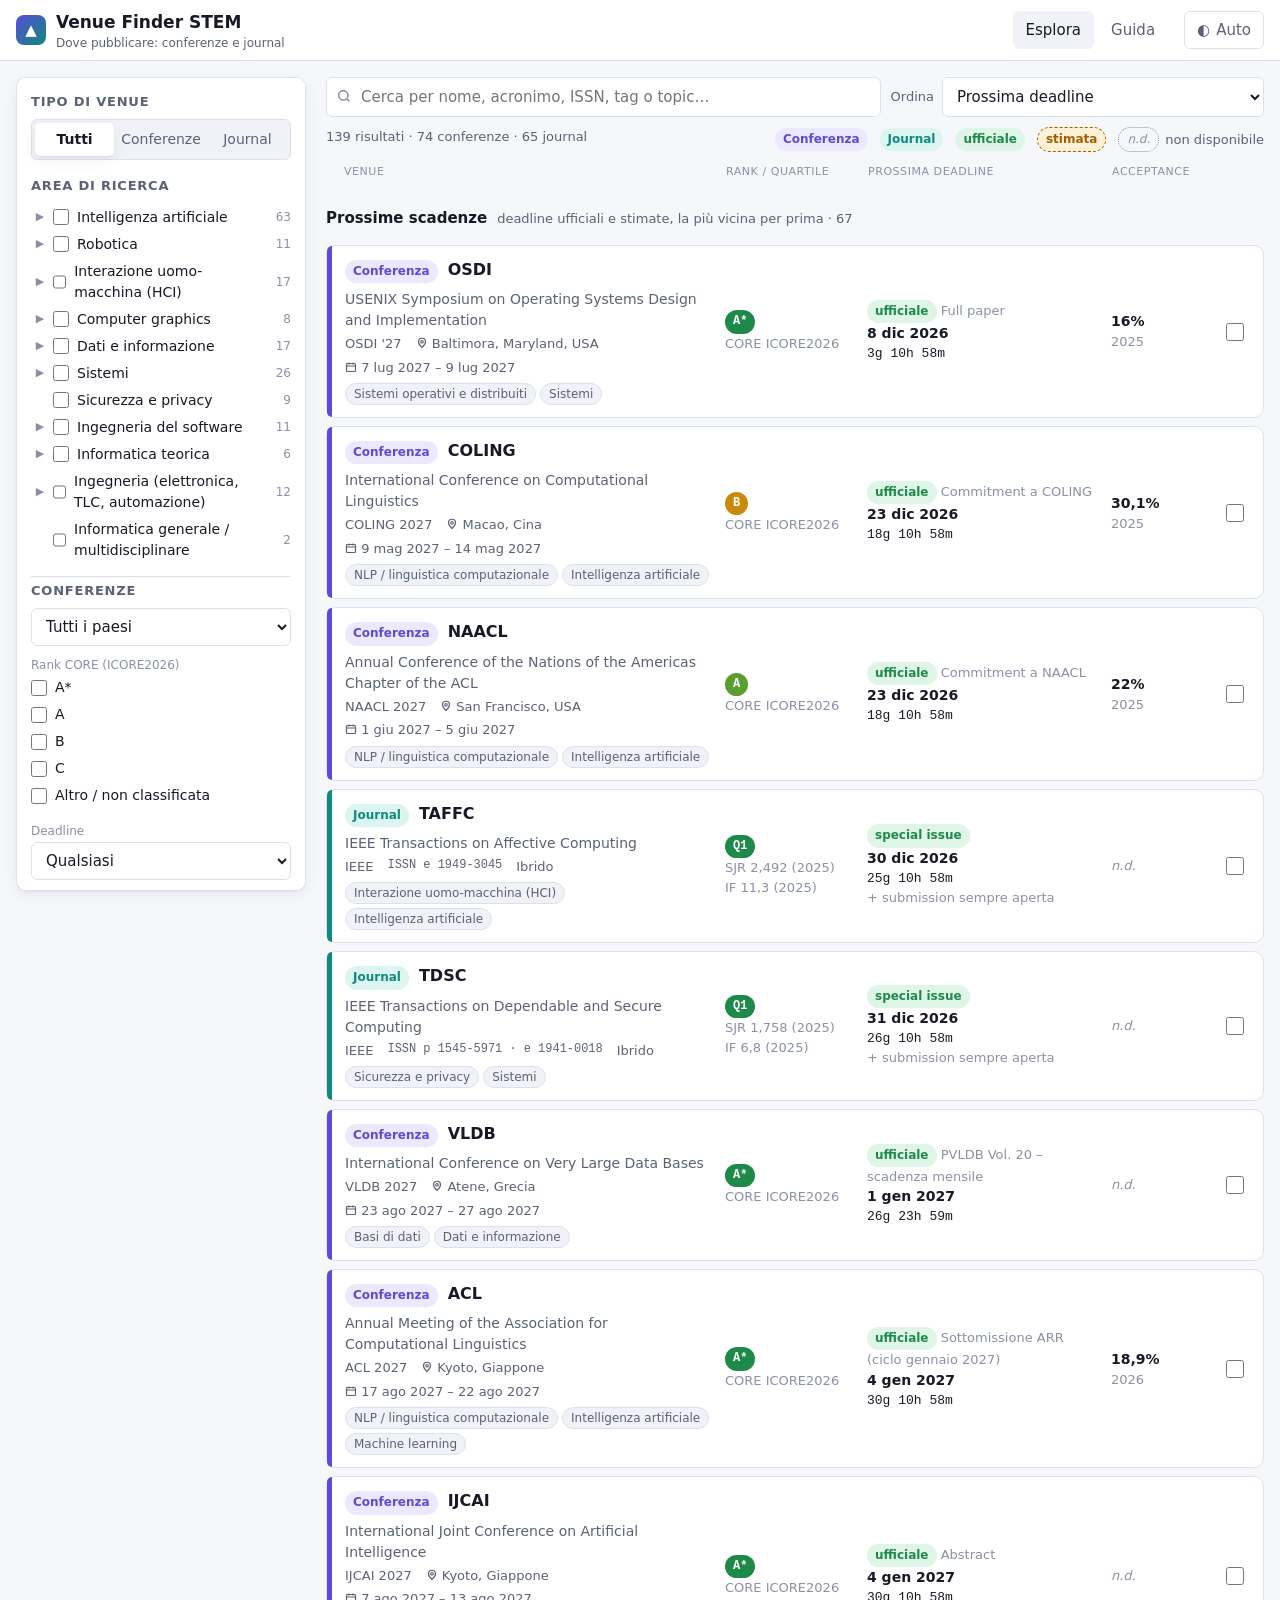
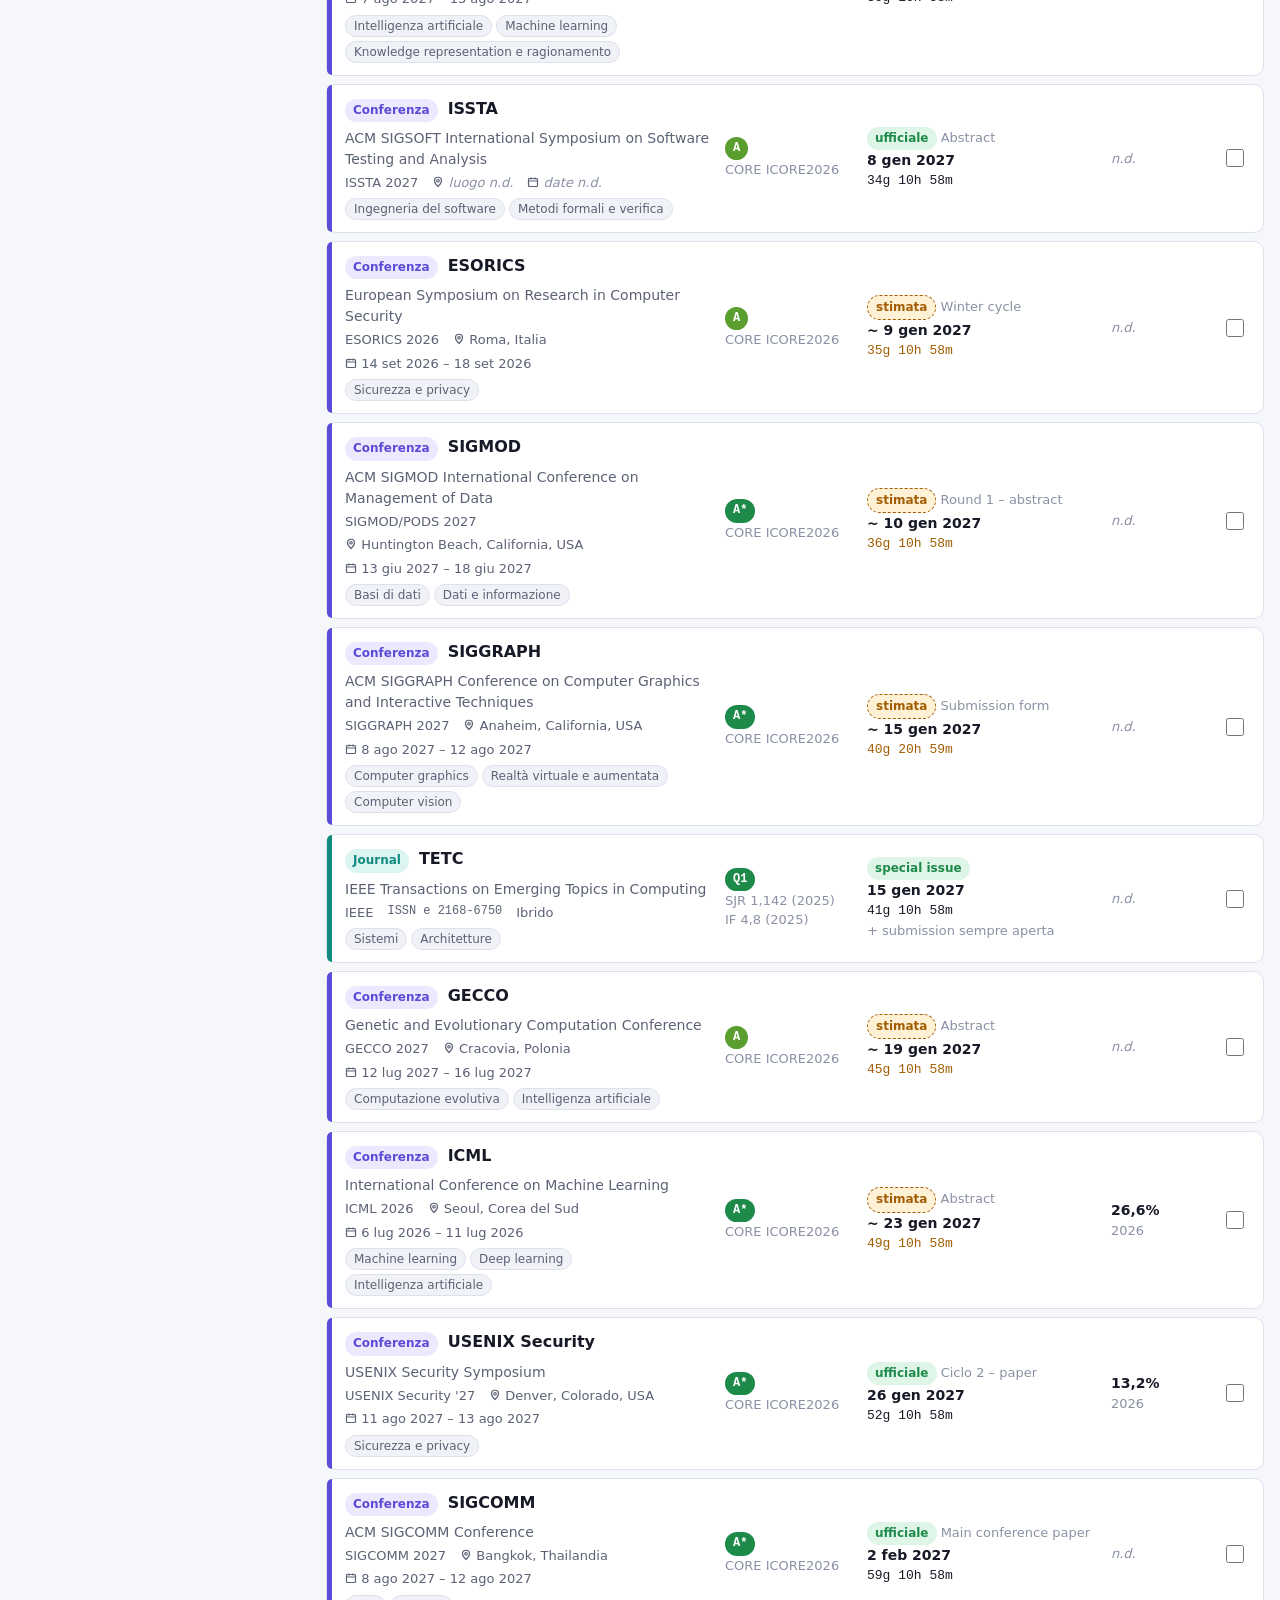
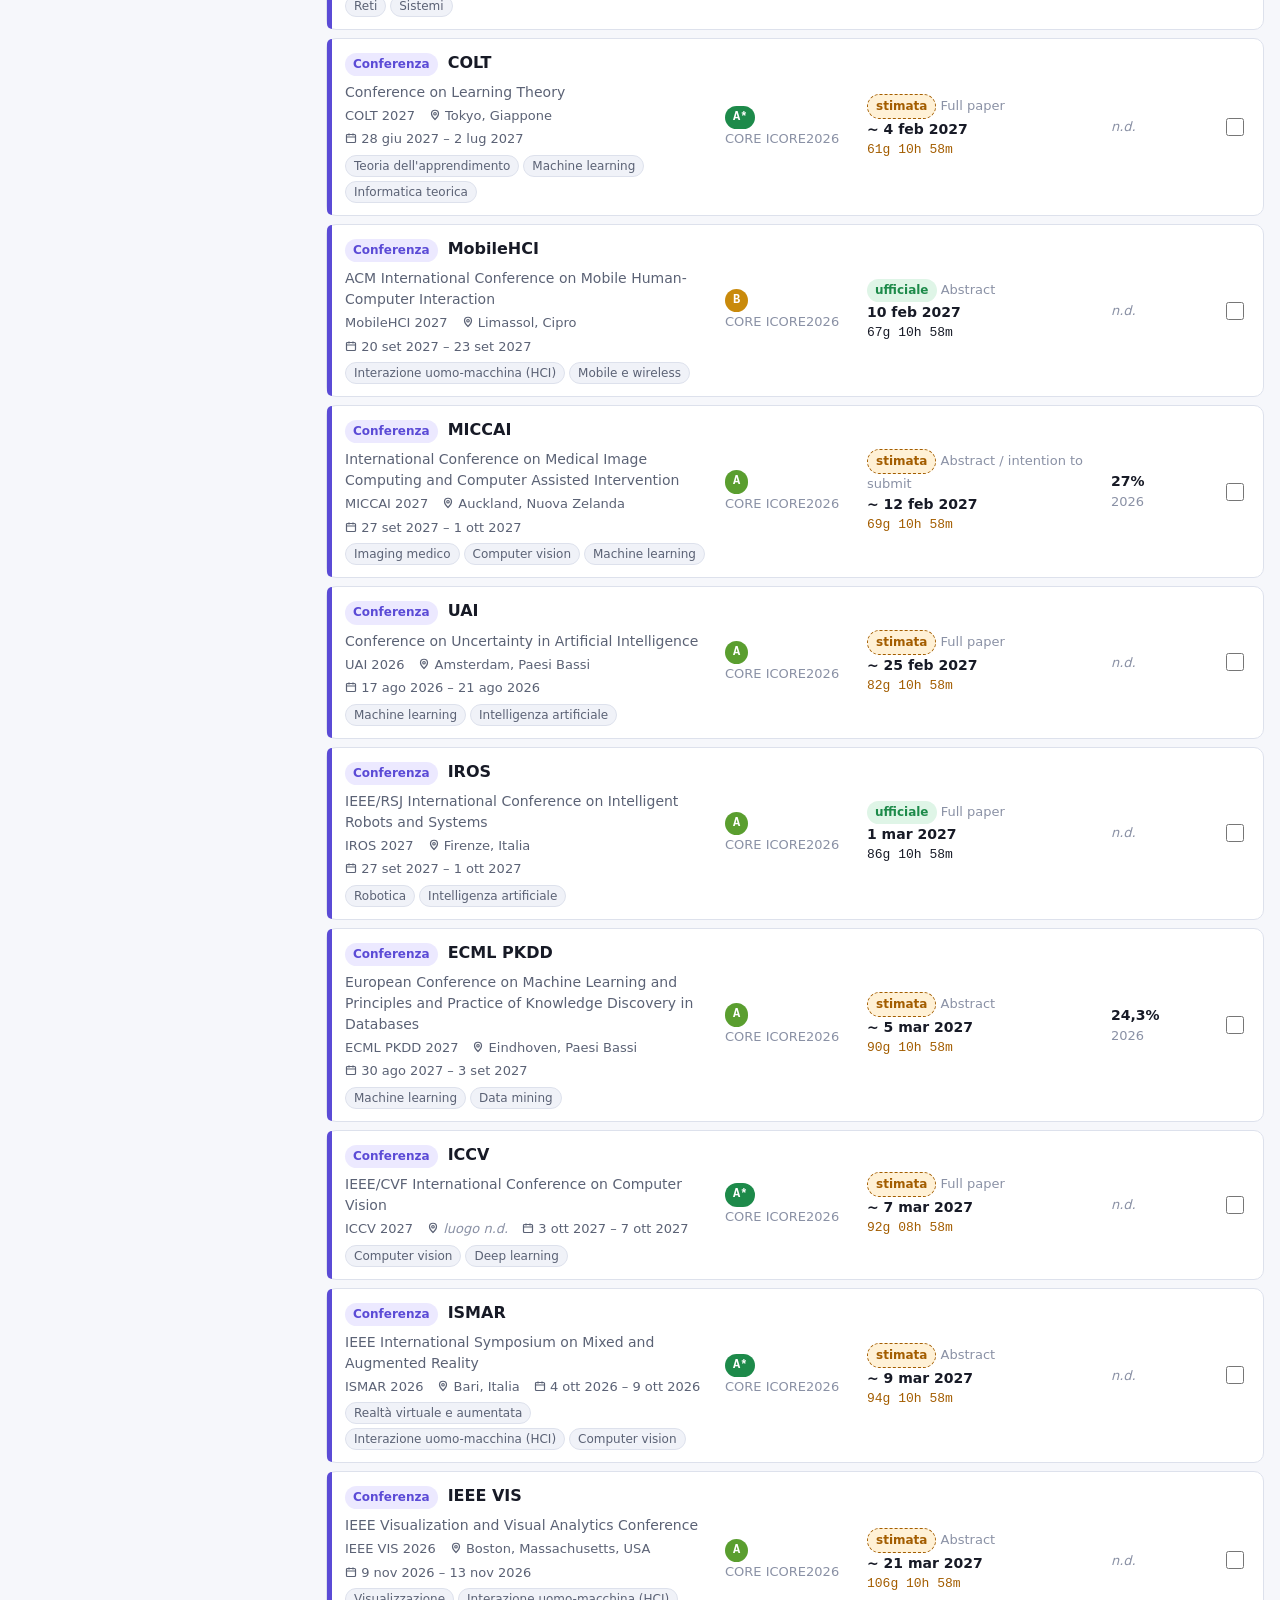
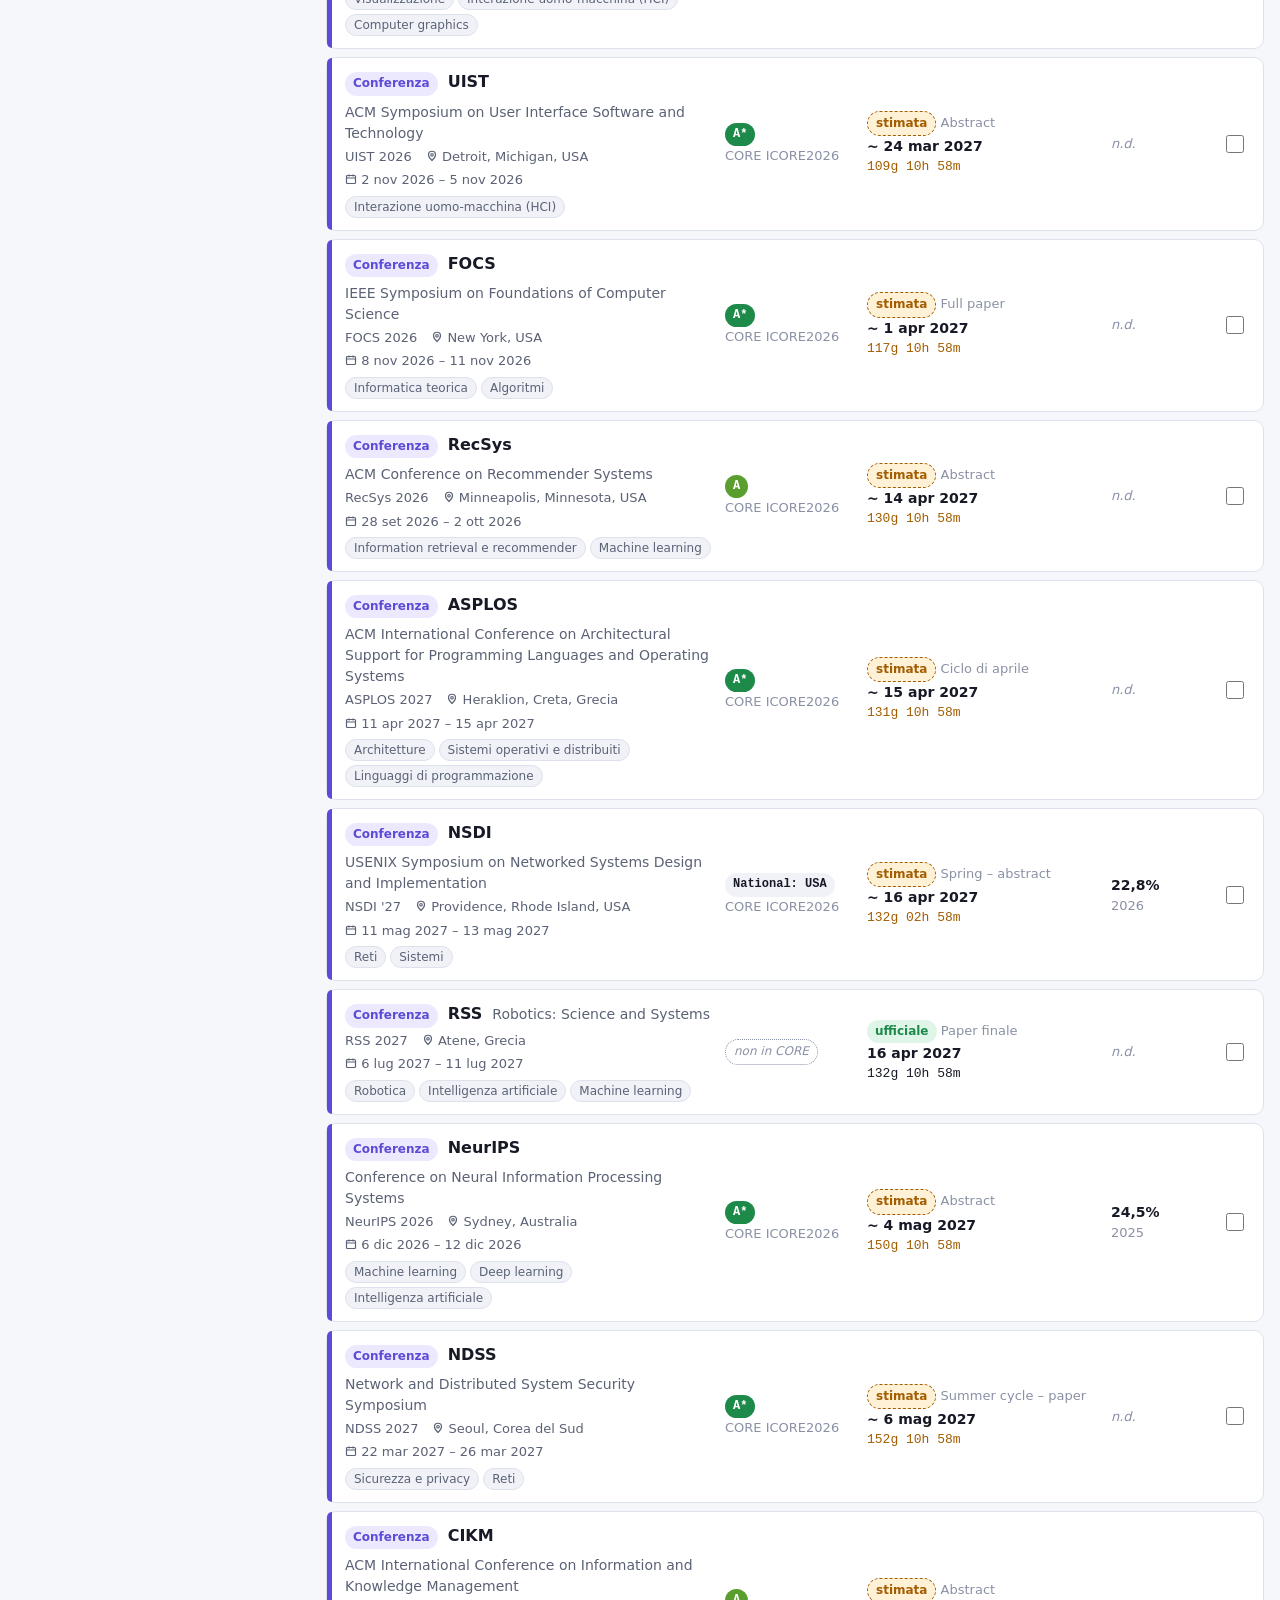
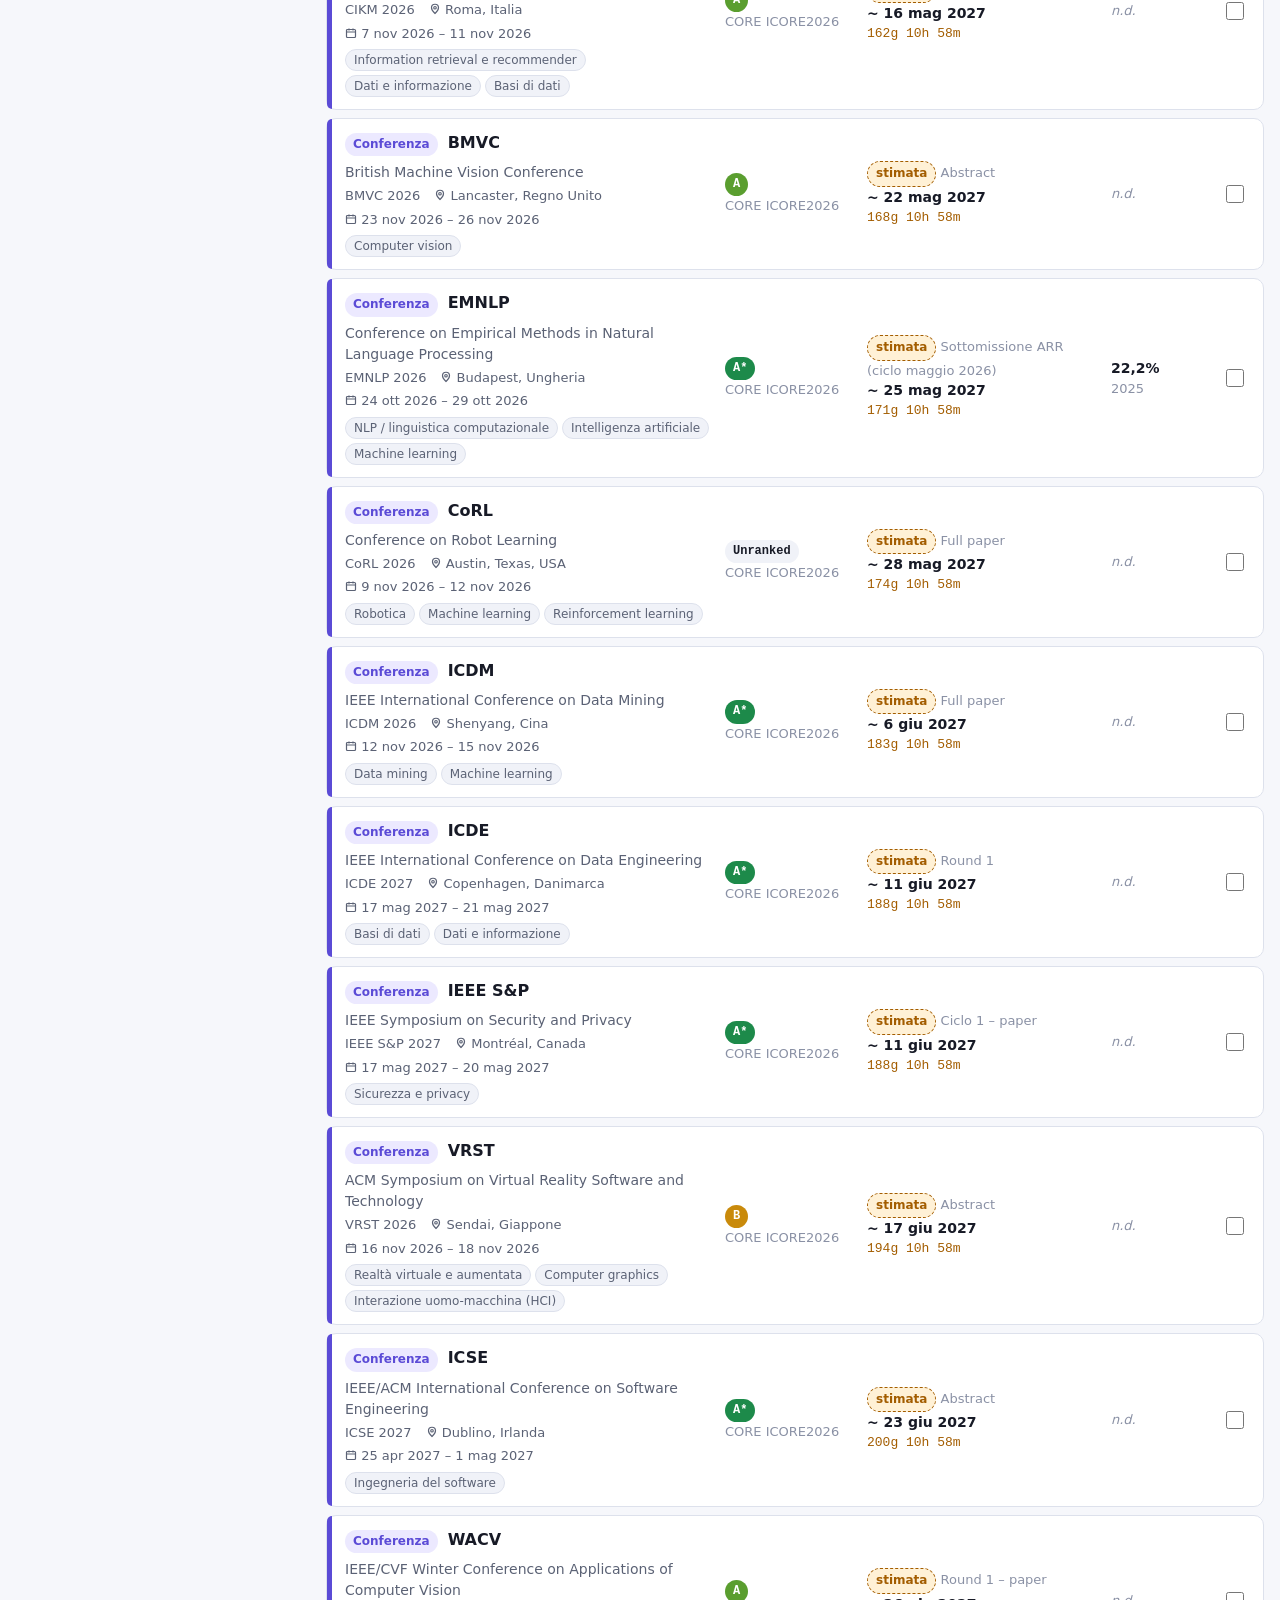
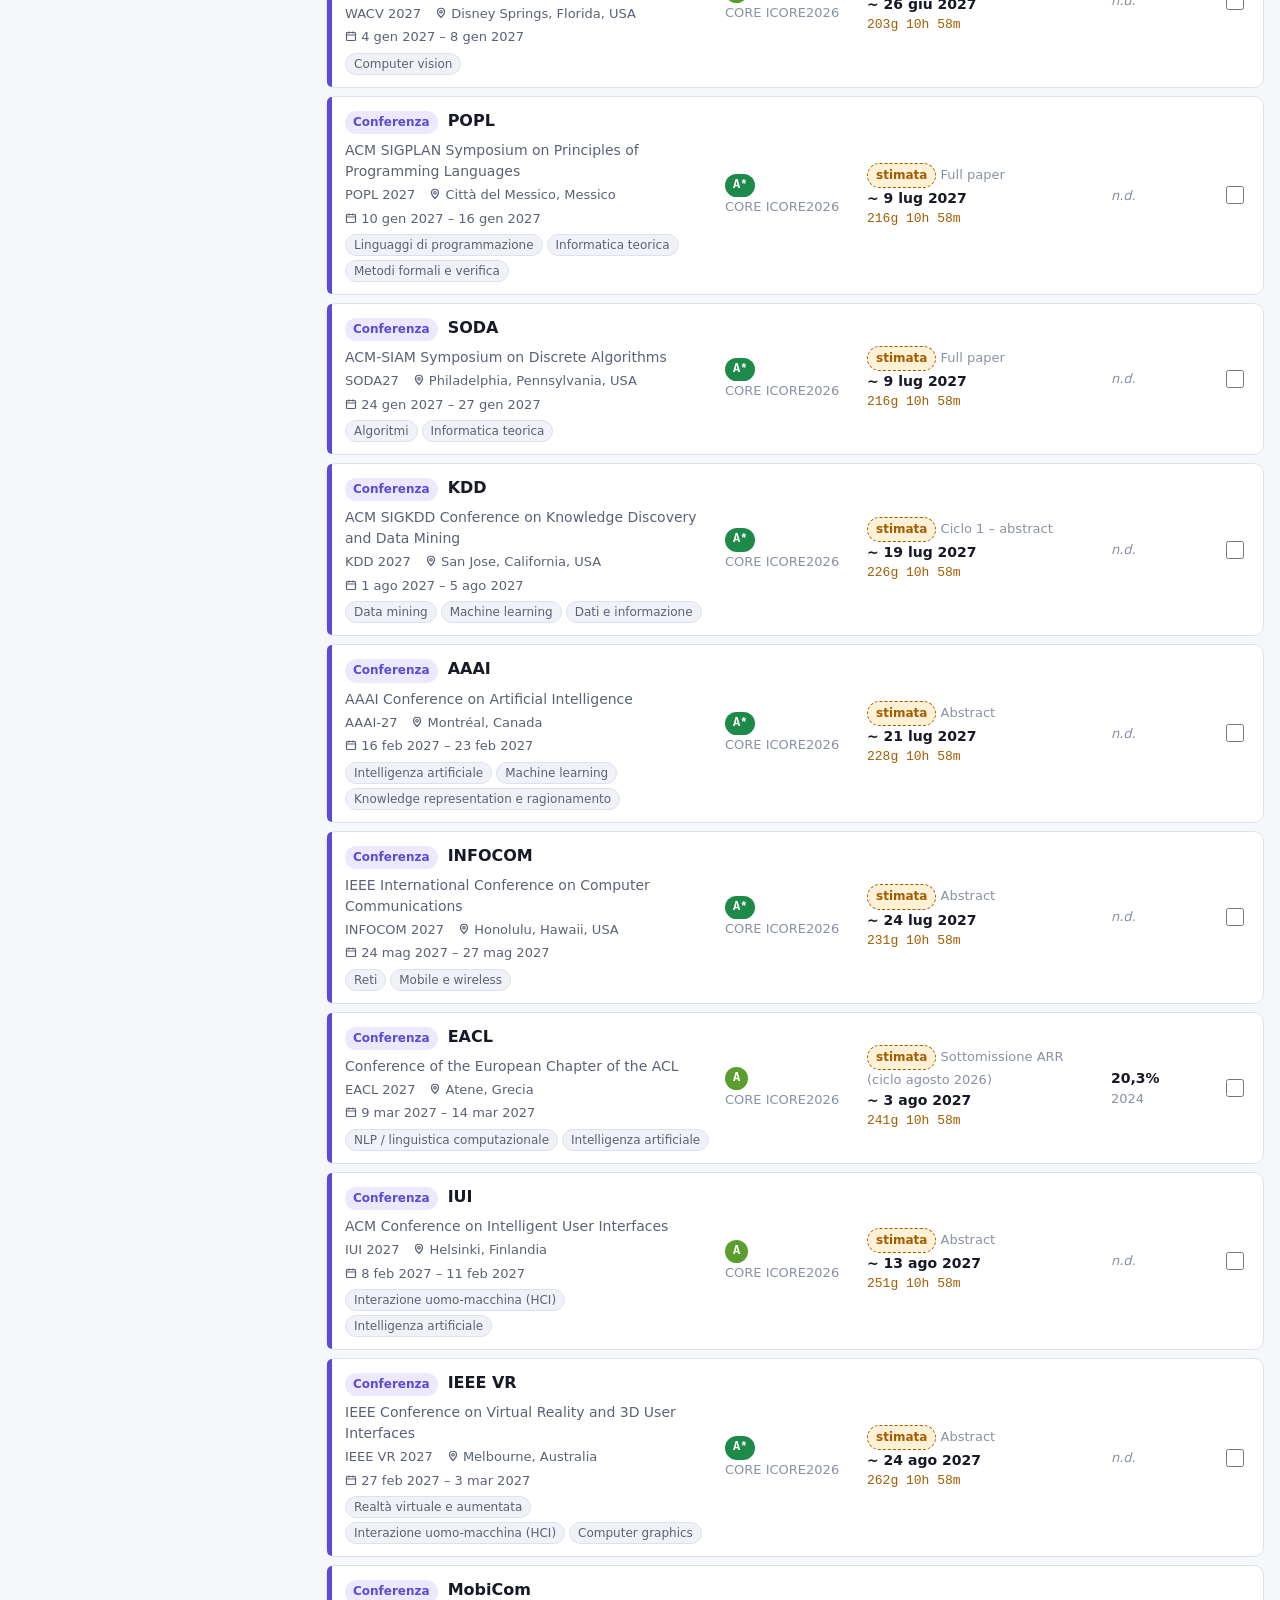
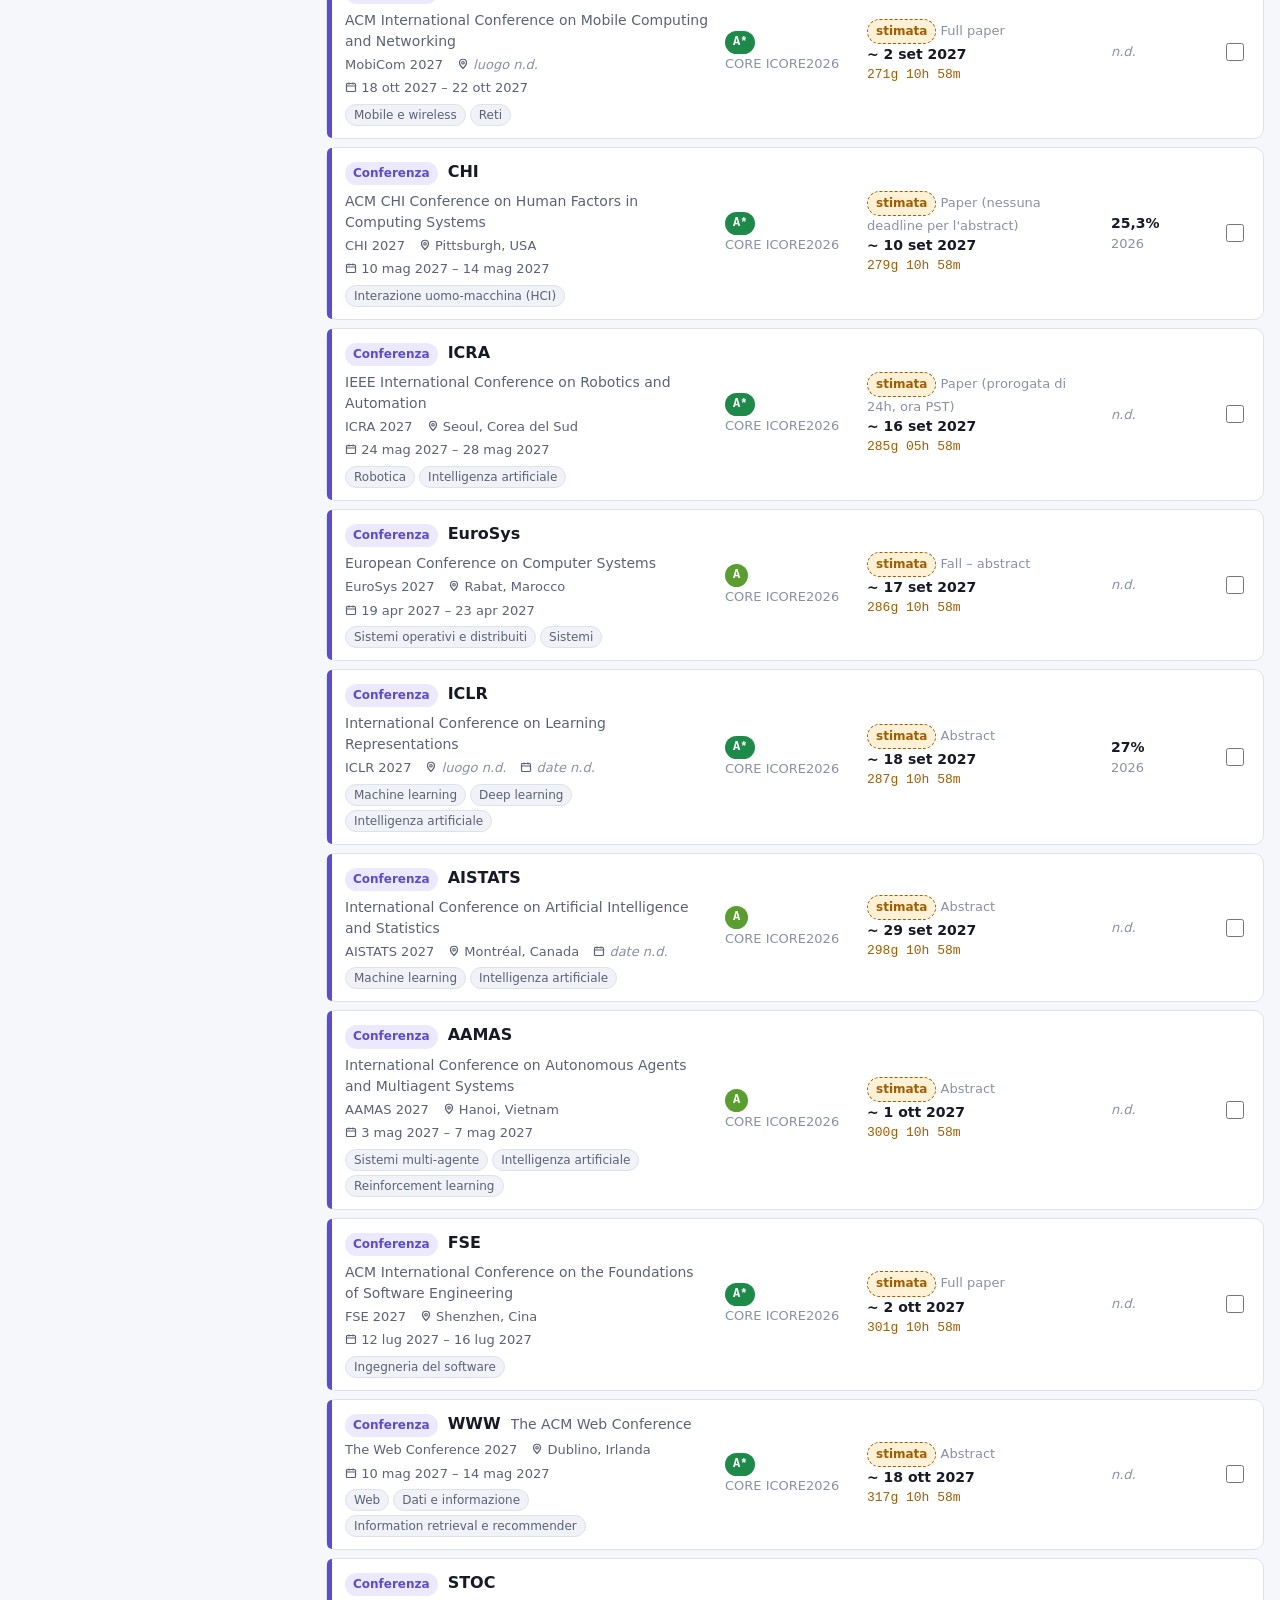
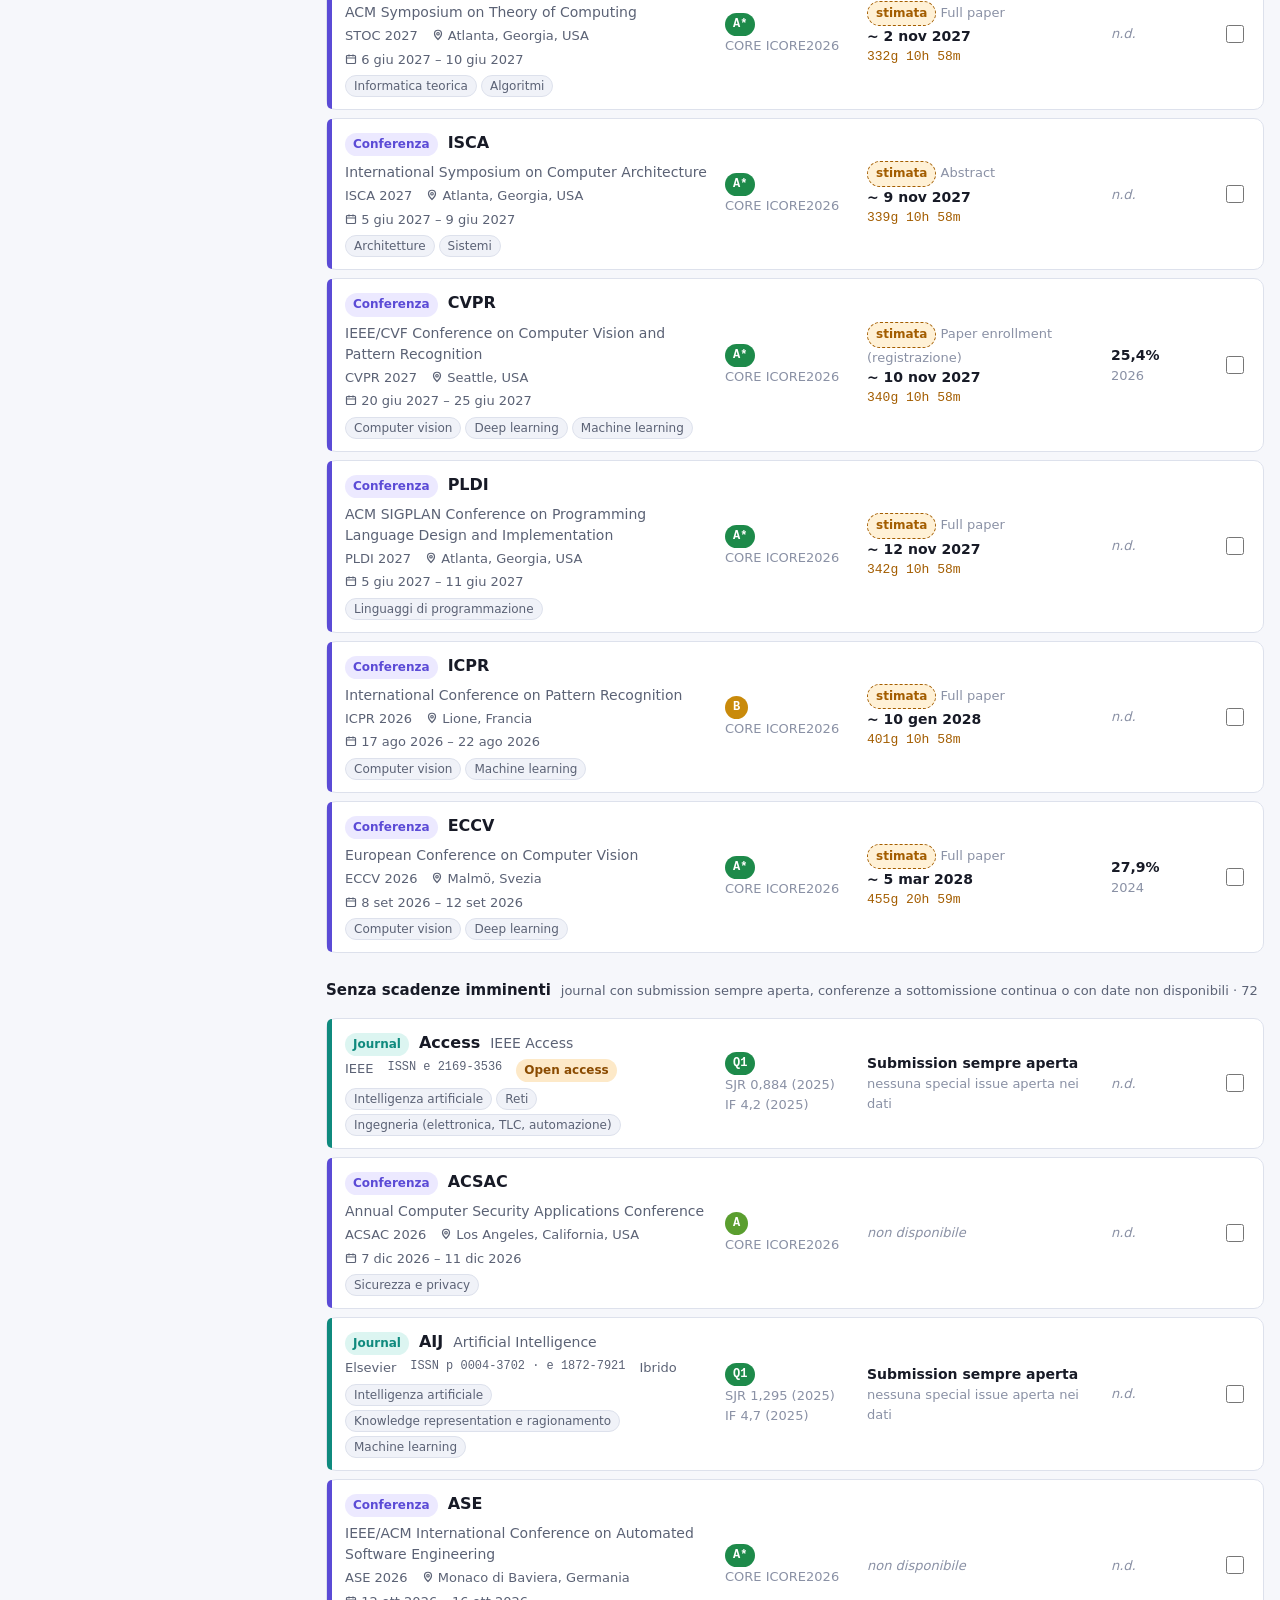
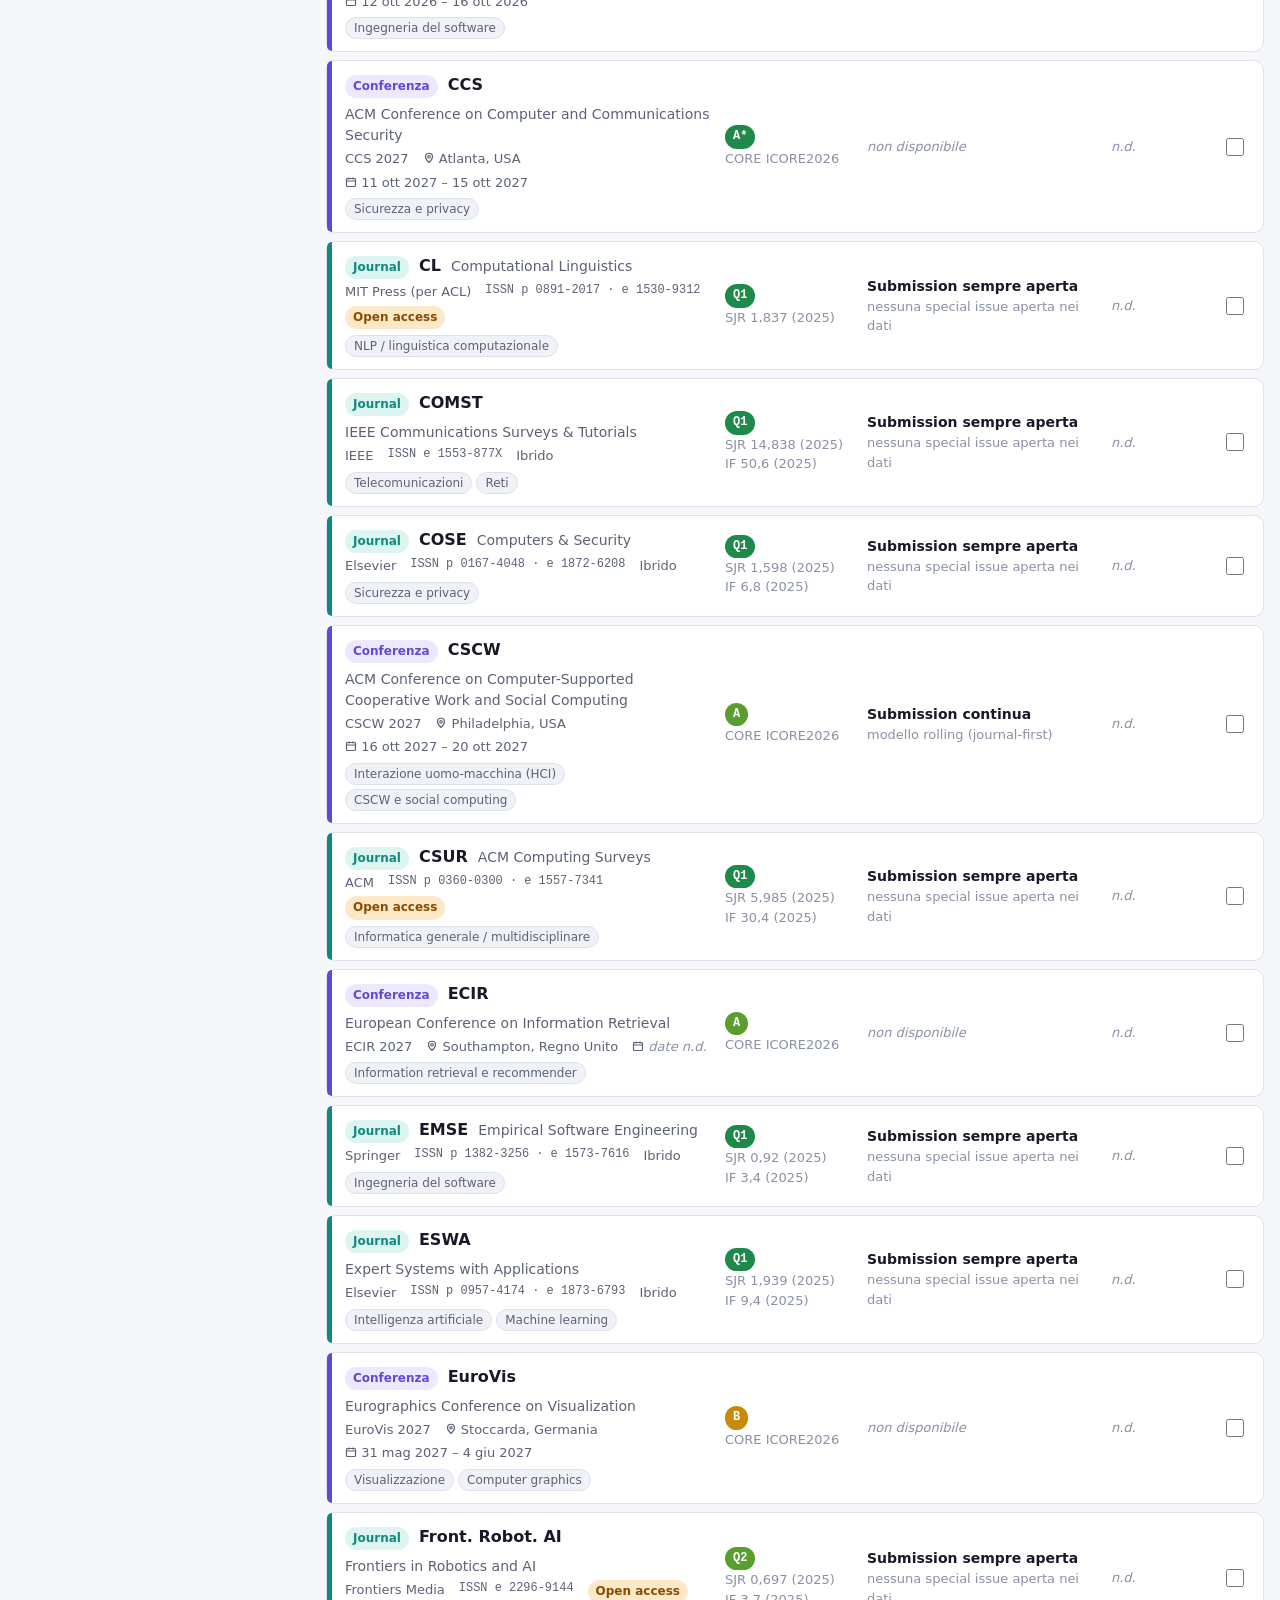
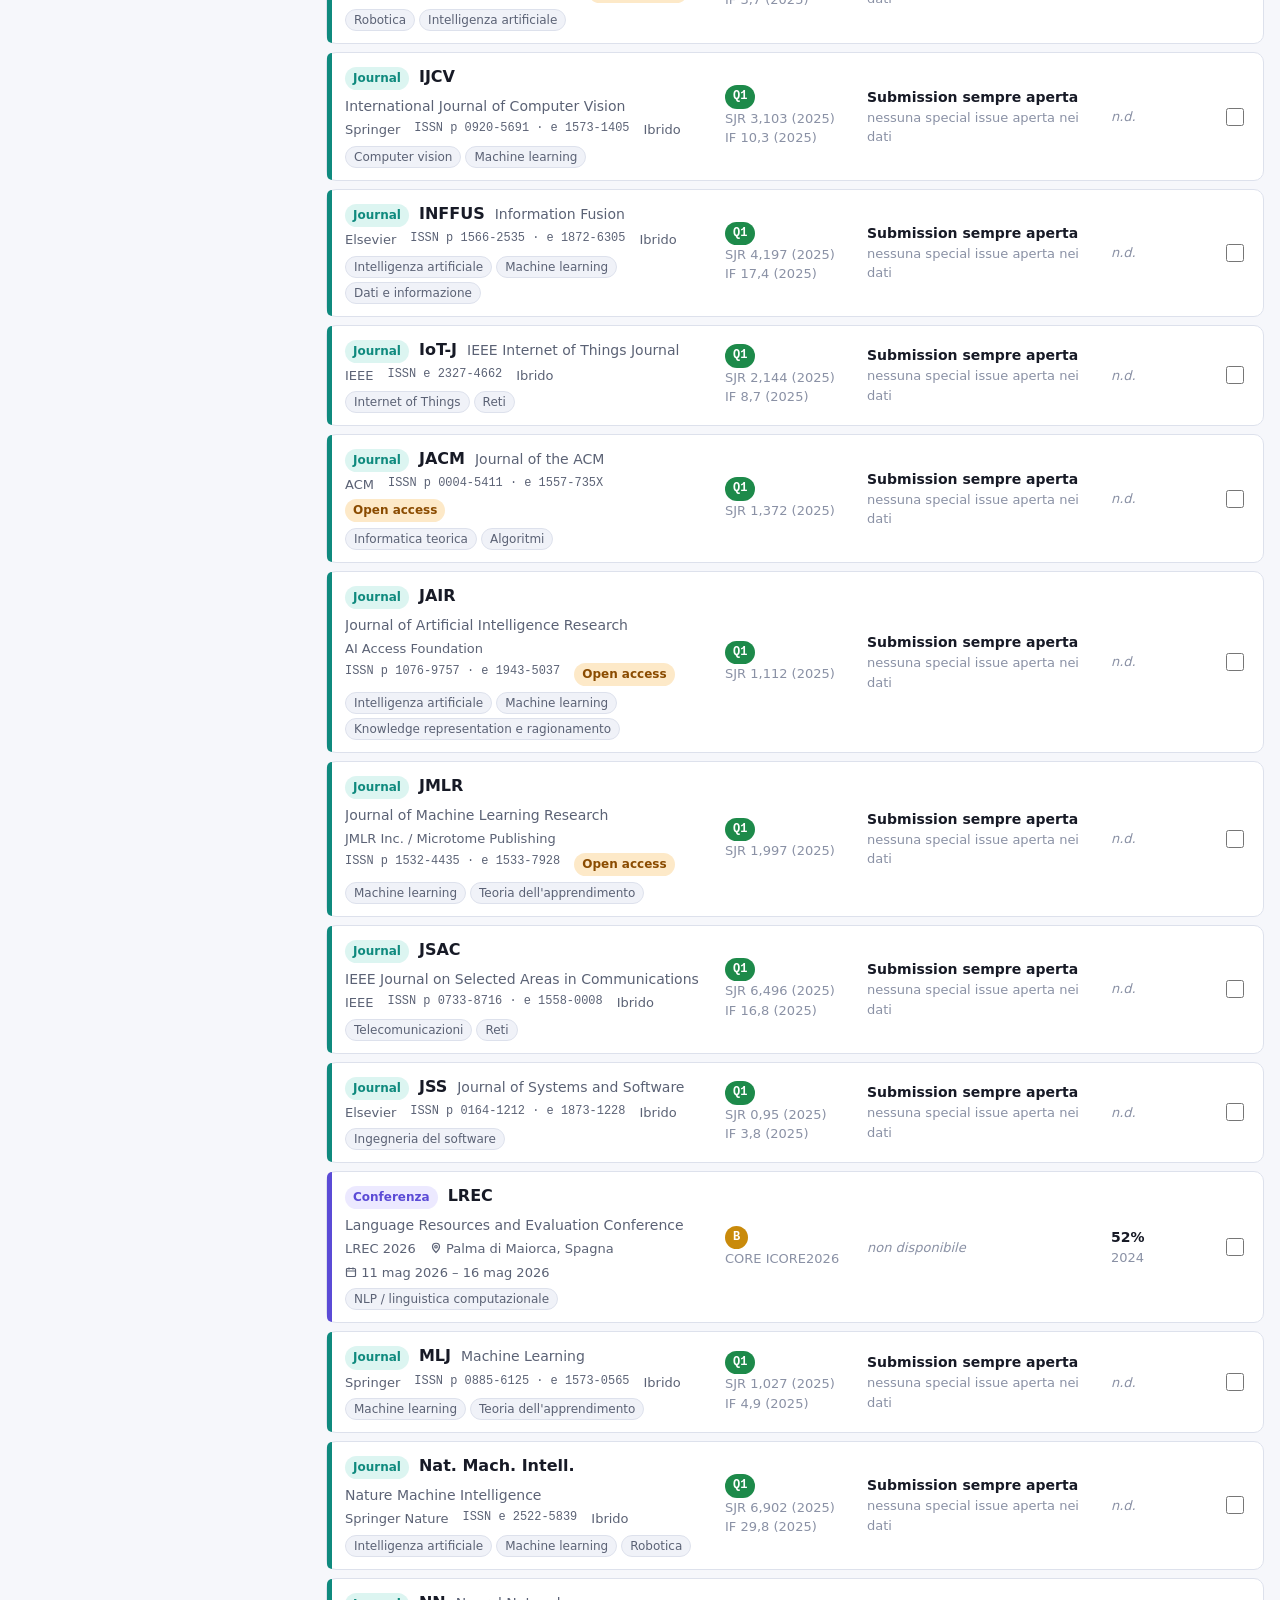
==== index.html @ b49399ba "Prima versione di Venue Finder STEM" ====
<!doctype html>
<html lang="it">
<head>
  <meta charset="utf-8">
  <meta name="viewport" content="width=device-width, initial-scale=1">
  <title>Venue Finder STEM</title>
  <meta name="description" content="Trova conferenze e journal STEM dove pubblicare: ranking, quartili, deadline live, topic e storico dell'acceptance rate, con fonti verificate.">
  <link rel="icon" href="data:image/svg+xml,%3Csvg xmlns='http://www.w3.org/2000/svg' viewBox='0 0 32 32'%3E%3Crect width='32' height='32' rx='8' fill='%235b4bd6'/%3E%3Cpath d='M9 22l7-12 7 12' stroke='white' stroke-width='3' fill='none' stroke-linecap='round' stroke-linejoin='round'/%3E%3C/svg%3E">
  <script>
    // Apply the saved theme before first paint.
    try { const t = localStorage.getItem("vf-theme"); if (t === "light" || t === "dark") document.documentElement.dataset.theme = t; } catch (e) {}
  </script>
  <link rel="stylesheet" href="assets/css/style.css">
</head>
<body>
  <a class="skip-link" href="#results">Vai ai risultati</a>

  <header class="site-header">
    <div class="header-inner">
      <a class="brand" href="./">
        <span class="brand-mark" aria-hidden="true">▲</span>
        <span>Venue Finder STEM<small>Dove pubblicare: conferenze e journal</small></span>
      </a>
      <nav class="main-nav" aria-label="Navigazione principale">
        <a href="./" aria-current="page">Esplora</a>
        <a href="guide.html">Guida</a>
      </nav>
      <button class="icon-btn" id="theme-btn" type="button" aria-label="Cambia tema">
        <span aria-hidden="true" id="theme-icon">◐</span><span class="lbl" id="theme-label">Auto</span>
      </button>
    </div>
  </header>

  <div class="layout">
    <aside class="filters" id="filters" aria-label="Filtri">
      <h2>Tipo di venue</h2>
      <div class="segmented" role="group" aria-label="Tipo di venue" id="type-seg">
        <button type="button" data-type="all" aria-pressed="true">Tutti</button>
        <button type="button" data-type="conference" aria-pressed="false">Conferenze</button>
        <button type="button" data-type="journal" aria-pressed="false">Journal</button>
      </div>

      <h2>Area di ricerca</h2>
      <ul class="tag-tree" id="tag-tree"></ul>

      <div class="filter-group" id="conf-filters">
        <h2>Conferenze</h2>
        <label class="sr-only" for="f-country">Paese</label>
        <select id="f-country"><option value="">Tutti i paesi</option></select>
        <div style="margin-top:10px" role="group" aria-label="Rank CORE">
          <div class="faint" style="font-size:12px">Rank CORE (ICORE2026)</div>
          <div id="f-rank"></div>
        </div>
        <div style="margin-top:10px">
          <label class="faint" style="font-size:12px" for="f-deadline">Deadline</label>
          <select id="f-deadline">
            <option value="">Qualsiasi</option>
            <option value="open">Aperta (deadline ufficiale futura)</option>
            <option value="closed">Chiusa / non ancora pubblicata</option>
          </select>
        </div>
      </div>

      <div class="filter-group" id="journal-filters">
        <h2>Journal</h2>
        <div role="group" aria-label="Quartile SJR">
          <div class="faint" style="font-size:12px">Quartile SJR (migliore)</div>
          <div id="f-quartile"></div>
        </div>
        <div style="margin-top:10px">
          <label class="faint" style="font-size:12px" for="f-oa">Open access</label>
          <select id="f-oa">
            <option value="">Qualsiasi modello</option>
            <option value="yes">Sì (fully open access)</option>
            <option value="no">No (ibrido / abbonamento)</option>
          </select>
        </div>
        <label class="check" style="margin-top:8px"><input type="checkbox" id="f-si"> Solo con special issue aperte</label>
      </div>

      <button class="reset-btn" type="button" id="reset-btn">Azzera filtri</button>
    </aside>

    <main id="main">
      <div class="toolbar">
        <button class="icon-btn filters-toggle" type="button" id="filters-toggle" aria-controls="filters" aria-expanded="false">☰ Filtri</button>
        <div class="search-box">
          <svg width="16" height="16" viewBox="0 0 24 24" fill="none" stroke="currentColor" stroke-width="2.4" aria-hidden="true"><circle cx="11" cy="11" r="7"/><path d="m20 20-3.5-3.5"/></svg>
          <label class="sr-only" for="q">Cerca</label>
          <input type="search" id="q" placeholder="Cerca per nome, acronimo, ISSN, tag o topic…" autocomplete="off">
        </div>
        <div class="sort-box">
          <label for="sort" class="muted" style="font-size:13px">Ordina</label>
          <select id="sort">
            <option value="deadline">Prossima deadline</option>
            <option value="rank">Rank / quartile</option>
            <option value="acceptance">Acceptance rate (più selettive prima)</option>
            <option value="name">Nome (A–Z)</option>
          </select>
        </div>
        <div class="result-meta">
          <span id="count" aria-live="polite"></span>
          <span class="legend" aria-label="Legenda">
            <span><span class="badge badge-conf">Conferenza</span></span>
            <span><span class="badge badge-journal">Journal</span></span>
            <span><span class="badge badge-official">ufficiale</span></span>
            <span><span class="badge badge-est">stimata</span></span>
            <span><span class="badge badge-na">n.d.</span> non disponibile</span>
          </span>
        </div>
      </div>
      <div id="results" class="results" tabindex="-1"></div>
    </main>
  </div>

  <footer class="site-footer">
    <p>Dati verificati il <span id="last-verified">—</span> su fonti ufficiali (siti delle conferenze, CORE ICORE2026, SCImago, editori). Ogni dato riporta link alla fonte e data di verifica nel pannello di dettaglio. Orari mostrati nel fuso originale e nel tuo fuso locale (<span id="local-tz"></span>).</p>
  </footer>

  <div class="compare-tray" id="compare-tray" hidden>
    <span class="names" id="compare-names"></span>
    <button class="btn" type="button" id="compare-clear">Svuota</button>
    <button class="btn primary" type="button" id="compare-open">Confronta</button>
  </div>

  <div class="scrim" id="scrim" hidden></div>
  <aside class="drawer" id="drawer" role="dialog" aria-modal="true" aria-labelledby="drawer-title" hidden></aside>
  <section class="modal" id="compare-modal" role="dialog" aria-modal="true" aria-labelledby="compare-title" hidden></section>

  <noscript><p style="padding:16px">Questa app richiede JavaScript.</p></noscript>
  <script src="assets/js/time.js"></script>
  <script src="assets/js/charts.js"></script>
  <script src="assets/js/app.js"></script>
</body>
</html>
---- assets/css/style.css ----
/* ---------- Design tokens ---------- */
:root {
  --bg: #f6f7fb;
  --surface: #ffffff;
  --surface-2: #f0f2f8;
  --border: #dde1ec;
  --text: #171a26;
  --muted: #5b6275;
  --faint: #8a91a5;
  --accent: #3b5bdb;
  --accent-soft: #e7ecff;

  --conf: #5b4bd6;
  --conf-soft: #ece9ff;
  --journal: #0f8a7e;
  --journal-soft: #dcf5f1;

  --ok: #1d8a4a;
  --ok-soft: #dff5e7;
  --warn: #a35d00;
  --warn-soft: #fff1d6;
  --danger: #b42318;
  --danger-soft: #fde7e5;
  --na: #8a91a5;

  --radius: 10px;
  --radius-sm: 6px;
  --shadow: 0 1px 2px rgba(20, 24, 40, .06), 0 4px 16px rgba(20, 24, 40, .06);
  --font: system-ui, -apple-system, "Segoe UI", Roboto, "Helvetica Neue", Arial, sans-serif;
  --mono: ui-monospace, SFMono-Regular, Menlo, Consolas, monospace;
  color-scheme: light;
}

@media (prefers-color-scheme: dark) {
  :root:not([data-theme="light"]) {
    --bg: #0f1117; --surface: #171a23; --surface-2: #1f2330; --border: #2c3142;
    --text: #e8eaf2; --muted: #a3a9bb; --faint: #7c8296; --accent: #8ea2ff; --accent-soft: #232b4d;
    --conf: #a99cff; --conf-soft: #2a2550; --journal: #4fd1c1; --journal-soft: #12352f;
    --ok: #5ad48a; --ok-soft: #173524; --warn: #f2b155; --warn-soft: #3a2a10; --danger: #ff8a7f; --danger-soft: #3d1c19;
    --na: #7c8296; --shadow: 0 1px 2px rgba(0,0,0,.4), 0 4px 16px rgba(0,0,0,.3);
    color-scheme: dark;
  }
}
:root[data-theme="dark"] {
  --bg: #0f1117; --surface: #171a23; --surface-2: #1f2330; --border: #2c3142;
  --text: #e8eaf2; --muted: #a3a9bb; --faint: #7c8296; --accent: #8ea2ff; --accent-soft: #232b4d;
  --conf: #a99cff; --conf-soft: #2a2550; --journal: #4fd1c1; --journal-soft: #12352f;
  --ok: #5ad48a; --ok-soft: #173524; --warn: #f2b155; --warn-soft: #3a2a10; --danger: #ff8a7f; --danger-soft: #3d1c19;
  --na: #7c8296; --shadow: 0 1px 2px rgba(0,0,0,.4), 0 4px 16px rgba(0,0,0,.3);
  color-scheme: dark;
}

/* ---------- Base ---------- */
* { box-sizing: border-box; }
[hidden] { display: none !important; }
.ico { vertical-align: -1px; }
html { -webkit-text-size-adjust: 100%; }
body {
  margin: 0; background: var(--bg); color: var(--text); font-family: var(--font);
  font-size: 15px; line-height: 1.5;
}
a { color: var(--accent); text-underline-offset: 2px; }
button, input, select { font: inherit; color: inherit; }
:focus-visible { outline: 2px solid var(--accent); outline-offset: 2px; }
.sr-only { position: absolute; width: 1px; height: 1px; padding: 0; margin: -1px; overflow: hidden; clip: rect(0 0 0 0); white-space: nowrap; border: 0; }
.muted { color: var(--muted); }
.faint { color: var(--faint); }
.mono { font-family: var(--mono); font-size: .92em; }
.skip-link { position: absolute; left: -999px; top: 8px; background: var(--surface); padding: 8px 12px; border-radius: var(--radius-sm); z-index: 100; }
.skip-link:focus { left: 8px; }

/* ---------- Header ---------- */
.site-header {
  position: sticky; top: 0; z-index: 20; background: color-mix(in srgb, var(--surface) 92%, transparent);
  backdrop-filter: blur(8px); border-bottom: 1px solid var(--border);
}
.header-inner { max-width: 1400px; margin: 0 auto; padding: 10px 16px; display: flex; align-items: center; gap: 16px; }
.brand { display: flex; align-items: center; gap: 10px; text-decoration: none; color: var(--text); font-weight: 700; font-size: 17px; }
.brand-mark { width: 30px; height: 30px; border-radius: 8px; background: linear-gradient(135deg, var(--conf), var(--journal)); display: grid; place-items: center; color: #fff; font-size: 15px; }
.brand small { display: block; font-weight: 400; color: var(--muted); font-size: 12px; line-height: 1.2; }
.main-nav { display: flex; gap: 4px; margin-left: auto; }
.main-nav a, .icon-btn {
  text-decoration: none; color: var(--muted); padding: 7px 12px; border-radius: var(--radius-sm); border: 1px solid transparent; background: none; cursor: pointer;
}
.main-nav a[aria-current="page"] { color: var(--text); background: var(--surface-2); }
.main-nav a:hover, .icon-btn:hover { color: var(--text); background: var(--surface-2); }
.icon-btn { display: inline-flex; align-items: center; gap: 6px; border-color: var(--border); }

/* ---------- Layout ---------- */
.layout { max-width: 1400px; margin: 0 auto; padding: 16px; display: grid; grid-template-columns: 290px minmax(0, 1fr); gap: 20px; align-items: start; }
.filters { position: sticky; top: 70px; max-height: calc(100vh - 86px); overflow: auto; background: var(--surface); border: 1px solid var(--border); border-radius: var(--radius); padding: 14px; box-shadow: var(--shadow); }
.filters h2 { font-size: 13px; text-transform: uppercase; letter-spacing: .06em; color: var(--muted); margin: 16px 0 8px; }
.filters h2:first-child { margin-top: 0; }
.filters-toggle { display: none; }
.filter-group { border-top: 1px solid var(--border); padding-top: 4px; margin-top: 12px; }
.filter-group[hidden] { display: none; }
.check { display: flex; align-items: center; gap: 8px; padding: 3px 0; cursor: pointer; font-size: 14px; }
.check input { accent-color: var(--accent); width: 16px; height: 16px; margin: 0; }
.check .count { margin-left: auto; color: var(--faint); font-size: 12px; }
select, input[type="search"] {
  width: 100%; padding: 8px 10px; border-radius: var(--radius-sm); border: 1px solid var(--border); background: var(--surface); color: var(--text);
}
.reset-btn { margin-top: 14px; width: 100%; padding: 8px; border-radius: var(--radius-sm); border: 1px solid var(--border); background: var(--surface-2); cursor: pointer; }

.segmented { display: grid; grid-template-columns: repeat(3, 1fr); background: var(--surface-2); border: 1px solid var(--border); border-radius: var(--radius-sm); padding: 3px; gap: 3px; }
.segmented button { border: 0; background: none; padding: 6px 4px; border-radius: 5px; cursor: pointer; color: var(--muted); font-size: 14px; }
.segmented button[aria-pressed="true"] { background: var(--surface); color: var(--text); box-shadow: var(--shadow); font-weight: 600; }

/* Tag tree */
.tag-tree { list-style: none; margin: 0; padding: 0; font-size: 14px; }
.tag-tree ul { list-style: none; margin: 0; padding-left: 18px; border-left: 1px dashed var(--border); margin-left: 7px; }
.tag-row { display: flex; align-items: center; gap: 4px; }
.tag-row .twisty { width: 18px; height: 18px; border: 0; background: none; cursor: pointer; color: var(--faint); padding: 0; font-size: 11px; flex: none; }
.tag-row .twisty[aria-expanded="true"] { transform: rotate(90deg); }
.tag-row .twisty.leaf { visibility: hidden; }
.tag-tree li[data-collapsed="true"] > ul { display: none; }

/* ---------- Toolbar ---------- */
.toolbar { display: flex; flex-wrap: wrap; gap: 10px; align-items: center; margin-bottom: 12px; }
.search-box { flex: 1 1 320px; position: relative; }
.search-box input { padding-left: 34px; height: 40px; font-size: 15px; }
.search-box svg { position: absolute; left: 10px; top: 11px; color: var(--faint); }
.sort-box { display: flex; align-items: center; gap: 8px; }
.sort-box select { width: auto; height: 40px; }
.result-meta { width: 100%; display: flex; flex-wrap: wrap; justify-content: space-between; gap: 8px; color: var(--muted); font-size: 13px; }
.legend { display: flex; flex-wrap: wrap; gap: 12px; align-items: center; }
.legend span { display: inline-flex; align-items: center; gap: 6px; }

/* ---------- Badges ---------- */
.badge { display: inline-flex; align-items: center; gap: 4px; font-size: 12px; font-weight: 600; padding: 2px 8px; border-radius: 999px; white-space: nowrap; line-height: 1.6; }
.badge-conf { background: var(--conf-soft); color: var(--conf); }
.badge-journal { background: var(--journal-soft); color: var(--journal); }
.badge-official { background: var(--ok-soft); color: var(--ok); }
.badge-est { background: var(--warn-soft); color: var(--warn); border: 1px dashed currentColor; }
.badge-closed { background: var(--surface-2); color: var(--muted); }
.badge-na { background: transparent; color: var(--na); border: 1px dotted var(--na); font-weight: 500; font-style: italic; }
.badge-rank { background: var(--surface-2); color: var(--text); font-family: var(--mono); }
.badge-rank.r-astar, .badge-rank.q-q1 { background: #1d8a4a; color: #fff; }
.badge-rank.r-a, .badge-rank.q-q2 { background: #5a9e2f; color: #fff; }
.badge-rank.r-b, .badge-rank.q-q3 { background: #c98a0b; color: #fff; }
.badge-rank.r-c, .badge-rank.q-q4 { background: #c2410c; color: #fff; }
.badge-oa { background: #fde9c8; color: #8a4b00; }
:root[data-theme="dark"] .badge-oa { background: #3b2a10; color: #ffc77a; }
@media (prefers-color-scheme: dark) { :root:not([data-theme="light"]) .badge-oa { background: #3b2a10; color: #ffc77a; } }
.na { color: var(--na); font-style: italic; }
.est { color: var(--warn); }

.chip { display: inline-block; font-size: 12px; padding: 1px 8px; border-radius: 999px; background: var(--surface-2); color: var(--muted); border: 1px solid var(--border); }
.chips { display: flex; flex-wrap: wrap; gap: 4px; }

/* ---------- Result list ---------- */
.group-title { display: flex; align-items: baseline; gap: 10px; margin: 18px 0 8px; font-size: 15px; }
.group-title .hint { color: var(--muted); font-size: 13px; font-weight: 400; }
.results { display: flex; flex-direction: column; gap: 8px; }
.row {
  position: relative; display: grid; grid-template-columns: minmax(0, 1fr) 128px 230px 92px 34px; gap: 14px; align-items: center;
  background: var(--surface); border: 1px solid var(--border); border-radius: var(--radius); padding: 12px 12px 12px 18px; cursor: pointer;
  transition: border-color .15s, box-shadow .15s;
}
.row::before { content: ""; position: absolute; left: 0; top: 0; bottom: 0; width: 5px; border-radius: var(--radius) 0 0 var(--radius); }
.row.conference::before { background: var(--conf); }
.row.journal::before { background: var(--journal); }
.row:hover { border-color: color-mix(in srgb, var(--accent) 50%, var(--border)); box-shadow: var(--shadow); }
.row-title { display: flex; flex-wrap: wrap; align-items: baseline; gap: 6px 10px; }
.row-title .acr { font-weight: 700; font-size: 16px; }
.row-title .name { color: var(--muted); font-size: 14px; overflow: hidden; text-overflow: ellipsis; }
.row-title .open-btn { all: unset; cursor: pointer; }
.row-title .open-btn:focus-visible { outline: 2px solid var(--accent); outline-offset: 2px; border-radius: 4px; }
.row-sub { display: flex; flex-wrap: wrap; gap: 4px 14px; font-size: 13px; color: var(--muted); margin-top: 3px; }
.row .chips { margin-top: 6px; }
.cell-label { display: none; font-size: 11px; text-transform: uppercase; letter-spacing: .05em; color: var(--faint); }
.cell { font-size: 13px; }
.cell .big { font-size: 14px; font-weight: 600; color: var(--text); }
.countdown { font-family: var(--mono); font-size: 13px; }
.compare-cell { display: flex; justify-content: center; }
.compare-cell input { width: 18px; height: 18px; accent-color: var(--accent); cursor: pointer; }
.empty { text-align: center; padding: 40px 16px; color: var(--muted); background: var(--surface); border: 1px dashed var(--border); border-radius: var(--radius); }
.col-heads { display: grid; grid-template-columns: minmax(0, 1fr) 128px 230px 92px 34px; gap: 14px; padding: 0 12px 0 18px; font-size: 11px; text-transform: uppercase; letter-spacing: .05em; color: var(--faint); }

/* ---------- Drawer (detail) ---------- */
.scrim { position: fixed; inset: 0; background: rgba(10, 12, 20, .45); z-index: 40; }
.drawer {
  position: fixed; top: 0; right: 0; bottom: 0; width: min(760px, 100vw); background: var(--surface); z-index: 50; overflow-y: auto;
  border-left: 1px solid var(--border); box-shadow: -8px 0 30px rgba(0,0,0,.15);
}
.drawer-head { position: sticky; top: 0; background: var(--surface); border-bottom: 1px solid var(--border); padding: 14px 20px; z-index: 2; display: flex; gap: 12px; align-items: flex-start; }
.drawer-head.conference { box-shadow: inset 0 4px 0 var(--conf); }
.drawer-head.journal { box-shadow: inset 0 4px 0 var(--journal); }
.drawer-head h2 { margin: 2px 0 0; font-size: 20px; line-height: 1.25; }
.drawer-head .close { margin-left: auto; flex: none; }
.drawer-body { padding: 4px 20px 40px; }
.section { margin-top: 22px; }
.section > h3 { font-size: 13px; text-transform: uppercase; letter-spacing: .06em; color: var(--muted); margin: 0 0 10px; display: flex; align-items: center; gap: 8px; }
.section.highlight { background: var(--surface-2); border: 1px solid var(--border); border-radius: var(--radius); padding: 14px 16px; }
.facts { display: grid; grid-template-columns: repeat(auto-fit, minmax(190px, 1fr)); gap: 10px; }
.fact { background: var(--surface-2); border-radius: var(--radius-sm); padding: 9px 12px; }
.fact dt { font-size: 11px; text-transform: uppercase; letter-spacing: .05em; color: var(--faint); margin: 0; }
.fact dd { margin: 2px 0 0; font-weight: 600; font-size: 14px; }
.fact dd .src { font-weight: 400; }
.topic-list { columns: 2 260px; column-gap: 24px; margin: 8px 0 0; padding-left: 18px; }
.topic-list li { break-inside: avoid; margin-bottom: 3px; }
.scope-text p { margin: 0 0 8px; }
.src { font-size: 12px; color: var(--faint); }
.src a { color: var(--faint); }
.note { font-size: 13px; color: var(--muted); background: var(--surface-2); border-left: 3px solid var(--border); padding: 8px 12px; border-radius: 0 var(--radius-sm) var(--radius-sm) 0; }
.note.warn { border-left-color: var(--warn); }

.timeline { list-style: none; margin: 0; padding: 0; }
.timeline li { display: grid; grid-template-columns: 14px minmax(0, 1fr) auto; gap: 10px; padding: 8px 0; border-bottom: 1px solid var(--border); align-items: start; }
.timeline li:last-child { border-bottom: 0; }
.timeline .dot { width: 10px; height: 10px; border-radius: 50%; margin-top: 6px; background: var(--ok); }
.timeline li.past { color: var(--faint); }
.timeline li.past .dot { background: var(--border); }
.timeline li.past .tl-label { text-decoration: line-through; }
.timeline li.estimated .dot { background: transparent; border: 2px dashed var(--warn); }
.timeline .tl-label { font-weight: 600; }
.timeline .tl-when { font-size: 13px; color: var(--muted); }
.timeline .tl-right { text-align: right; font-size: 13px; }
.timeline li.next { background: var(--accent-soft); border-radius: var(--radius-sm); padding-left: 6px; padding-right: 6px; }

table.data { width: 100%; border-collapse: collapse; font-size: 14px; }
table.data th, table.data td { text-align: left; padding: 6px 8px; border-bottom: 1px solid var(--border); vertical-align: top; }
table.data th { font-size: 12px; text-transform: uppercase; letter-spacing: .04em; color: var(--muted); font-weight: 600; }
table.data td.num { font-family: var(--mono); text-align: right; }
.table-wrap { overflow-x: auto; }

.chart { width: 100%; height: auto; display: block; margin: 6px 0 4px; }
.chart text { fill: var(--muted); font-size: 11px; font-family: var(--font); }
.chart .grid { stroke: var(--border); stroke-width: 1; }
.chart .line { fill: none; stroke: var(--accent); stroke-width: 2.5; }
.chart .pt { fill: var(--surface); stroke: var(--accent); stroke-width: 2; }
.chart .bar-sub { fill: var(--surface-2); stroke: var(--border); }
.chart .bar-acc { fill: color-mix(in srgb, var(--accent) 55%, transparent); }

.ws-list { padding-left: 18px; margin: 8px 0; }
.ws-list li { margin-bottom: 8px; }
details > summary { cursor: pointer; color: var(--accent); font-weight: 600; margin: 6px 0; }
.sources-list { font-size: 13px; padding-left: 18px; margin: 0; }
.sources-list li { margin-bottom: 4px; word-break: break-word; }

/* ---------- Compare tray + modal ---------- */
.compare-tray {
  position: fixed; left: 50%; transform: translateX(-50%); bottom: 14px; z-index: 30; background: var(--surface); border: 1px solid var(--border);
  box-shadow: var(--shadow); border-radius: 999px; padding: 6px 6px 6px 16px; display: flex; gap: 10px; align-items: center; max-width: calc(100vw - 32px);
}
.compare-tray .names { font-size: 13px; color: var(--muted); white-space: nowrap; overflow: hidden; text-overflow: ellipsis; }
.btn { border: 1px solid var(--border); background: var(--surface-2); border-radius: 999px; padding: 6px 14px; cursor: pointer; font-size: 14px; }
.btn.primary { background: var(--accent); color: #fff; border-color: var(--accent); }
:root[data-theme="dark"] .btn.primary { color: #0f1117; }
@media (prefers-color-scheme: dark) { :root:not([data-theme="light"]) .btn.primary { color: #0f1117; } }
.modal { position: fixed; inset: 5vh 50% auto auto; transform: translateX(50%); width: min(1100px, calc(100vw - 32px)); max-height: 90vh; overflow: auto; background: var(--surface); border-radius: var(--radius); z-index: 60; border: 1px solid var(--border); box-shadow: var(--shadow); }
.modal-head { display: flex; align-items: center; gap: 10px; padding: 14px 18px; border-bottom: 1px solid var(--border); position: sticky; top: 0; background: var(--surface); }
.modal-head h2 { font-size: 18px; margin: 0; }
.modal-body { padding: 8px 18px 18px; }
.compare-table th:first-child { width: 170px; }
.compare-table td { min-width: 170px; }

/* ---------- Guide page ---------- */
.guide { max-width: 860px; margin: 0 auto; padding: 24px 16px 60px; }
.guide h1 { font-size: 30px; margin: 8px 0 6px; }
.guide .lead { color: var(--muted); font-size: 17px; }
.guide nav.toc { background: var(--surface); border: 1px solid var(--border); border-radius: var(--radius); padding: 12px 18px; margin: 20px 0; }
.guide nav.toc ol { margin: 6px 0 0; padding-left: 20px; columns: 2 240px; }
.guide section { background: var(--surface); border: 1px solid var(--border); border-radius: var(--radius); padding: 6px 22px 16px; margin: 16px 0; }
.guide h2 { font-size: 21px; margin: 16px 0 8px; }
.guide h3 { font-size: 16px; margin: 16px 0 6px; }
.guide dl dt { font-weight: 700; margin-top: 10px; }
.guide dl dd { margin: 2px 0 0 0; color: var(--text); }
.guide .callout { background: var(--accent-soft); border-radius: var(--radius-sm); padding: 10px 14px; margin: 12px 0; }
.guide .refs { font-size: 13px; color: var(--muted); }
.guide table.data { margin: 8px 0; }
.site-footer { max-width: 1400px; margin: 0 auto; padding: 18px 16px 80px; color: var(--faint); font-size: 13px; }

/* ---------- Responsive ---------- */
@media (max-width: 1100px) {
  .row, .col-heads { grid-template-columns: minmax(0, 1fr) 110px 200px 34px; }
  .row .cell-acc, .col-heads .h-acc { display: none; }
}
@media (max-width: 900px) {
  .layout { grid-template-columns: 1fr; padding: 12px 16px; }
  .filters { position: static; max-height: none; display: none; }
  .filters.open { display: block; }
  .filters-toggle { display: inline-flex; }
  .col-heads { display: none; }
  .row { grid-template-columns: 1fr 1fr; gap: 8px 12px; padding: 12px 12px 12px 16px; }
  .row .row-main { grid-column: 1 / -1; }
  .row .cell-acc { display: block; }
  .row .compare-cell { position: absolute; top: 10px; right: 8px; }
  .row .row-main { padding-right: 28px; }
  .cell-label { display: block; }
  .header-inner { flex-wrap: wrap; gap: 8px; }
  .brand small { display: none; }
  .drawer-head h2 { font-size: 18px; }
  .drawer-body, .drawer-head { padding-left: 16px; padding-right: 16px; }
}
@media (max-width: 520px) {
  .main-nav a { padding: 6px 8px; }
  .icon-btn .lbl { display: none; }
  .row { grid-template-columns: minmax(0, 1fr) minmax(0, 1.3fr); }
  .compare-tray { border-radius: var(--radius); left: 16px; right: 16px; transform: none; }
}
@media (prefers-reduced-motion: reduce) { * { transition: none !important; } }
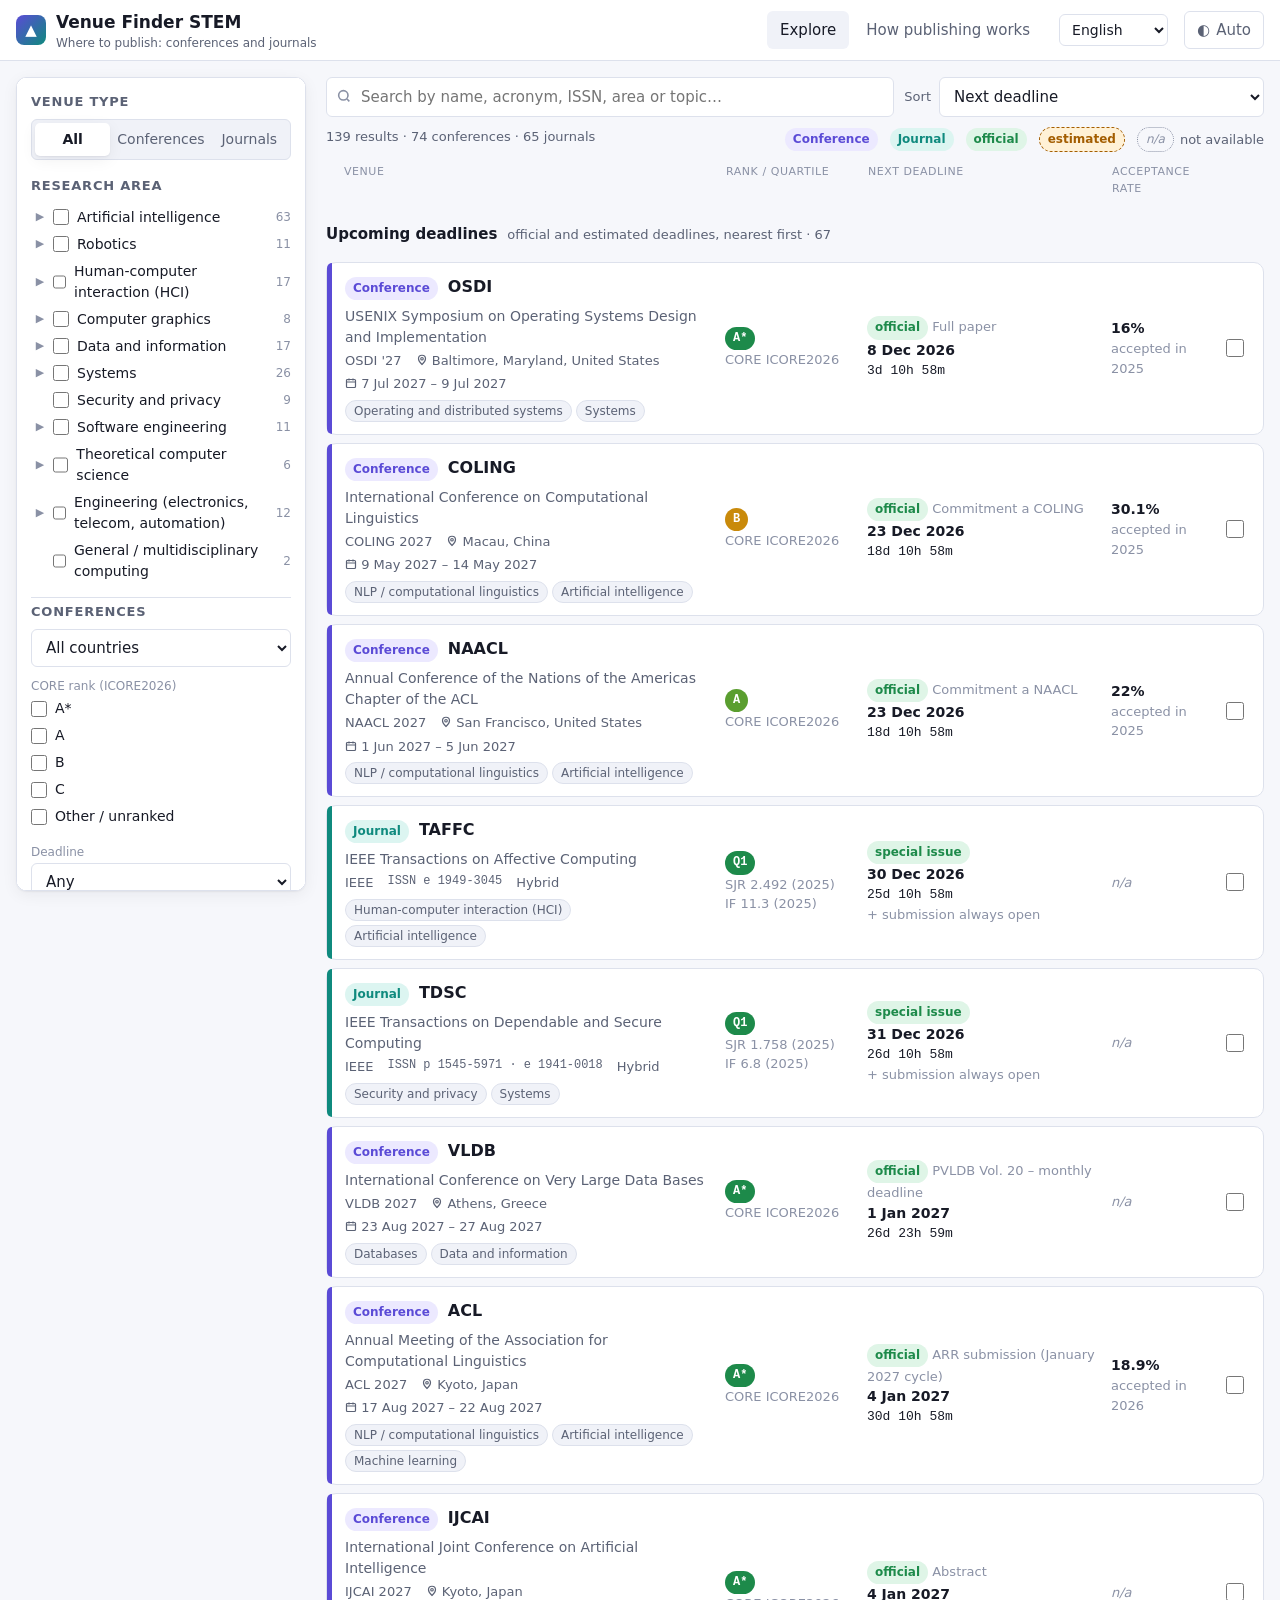
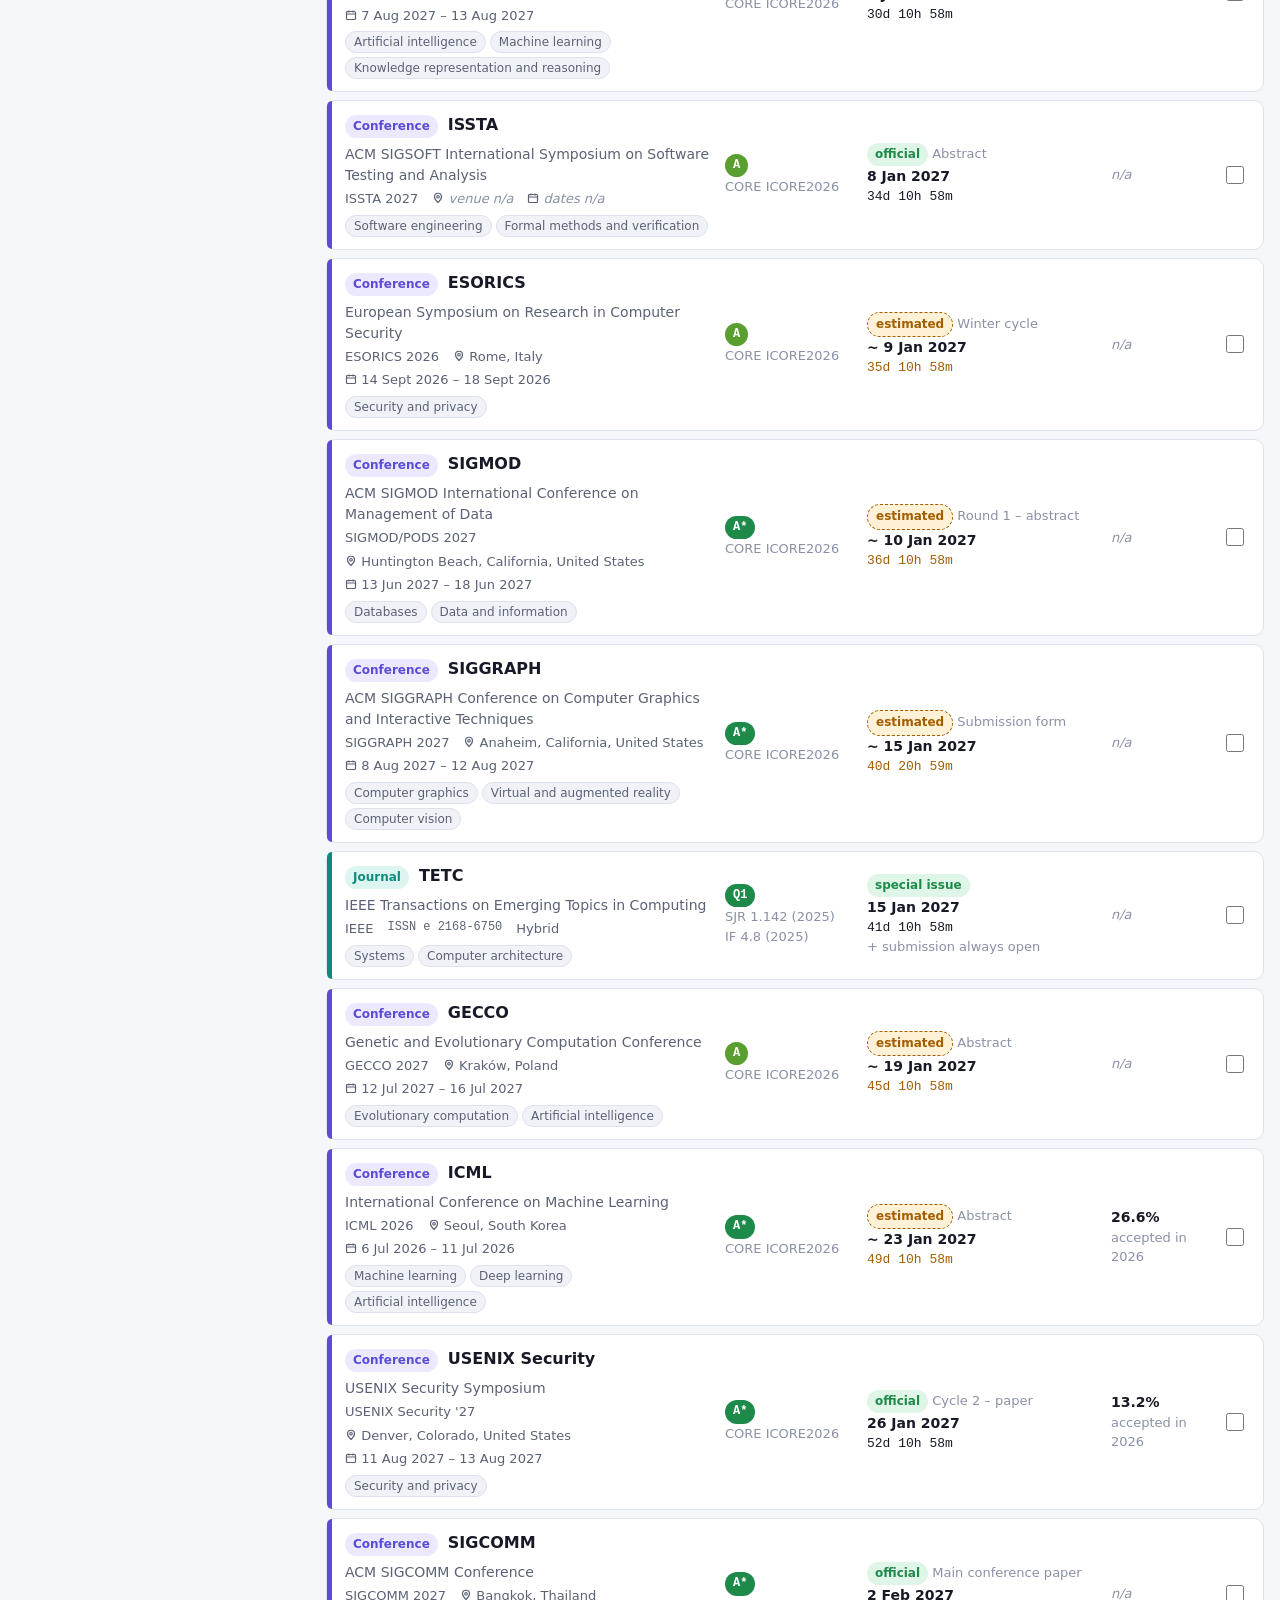
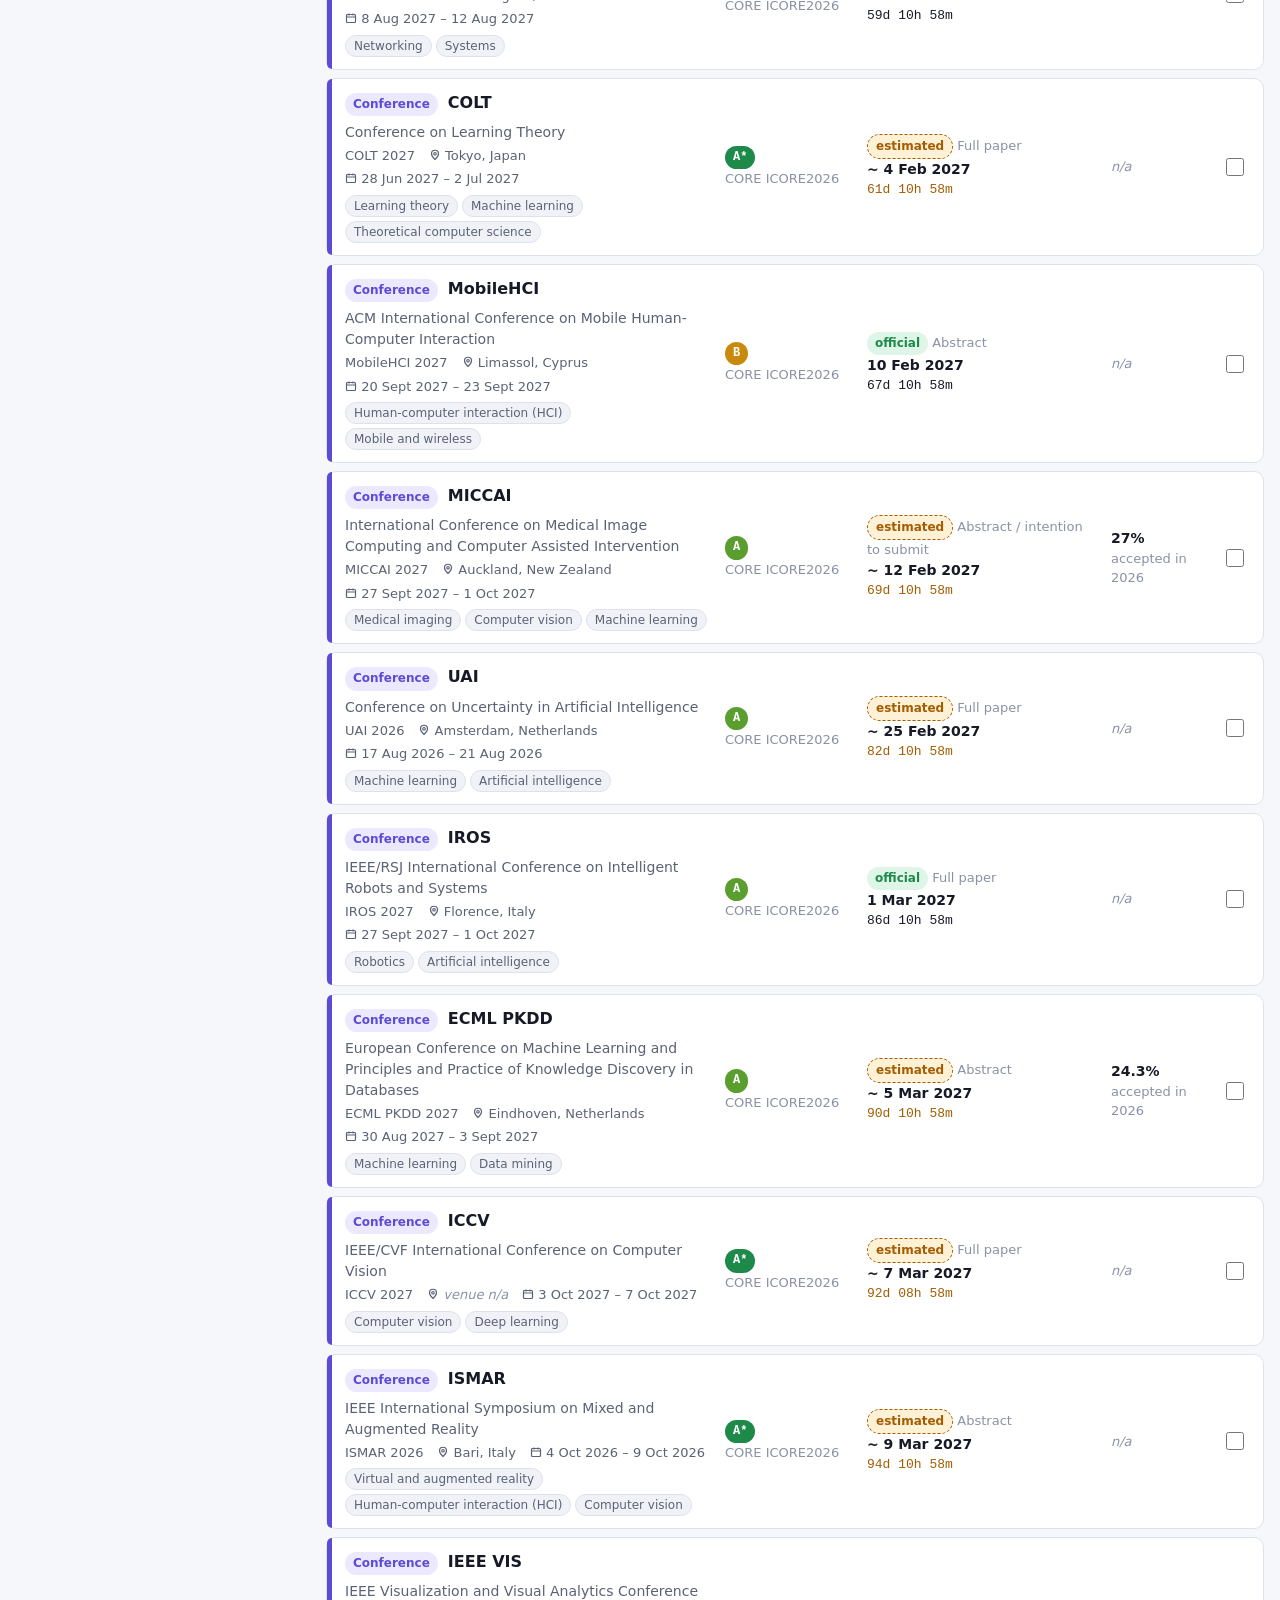
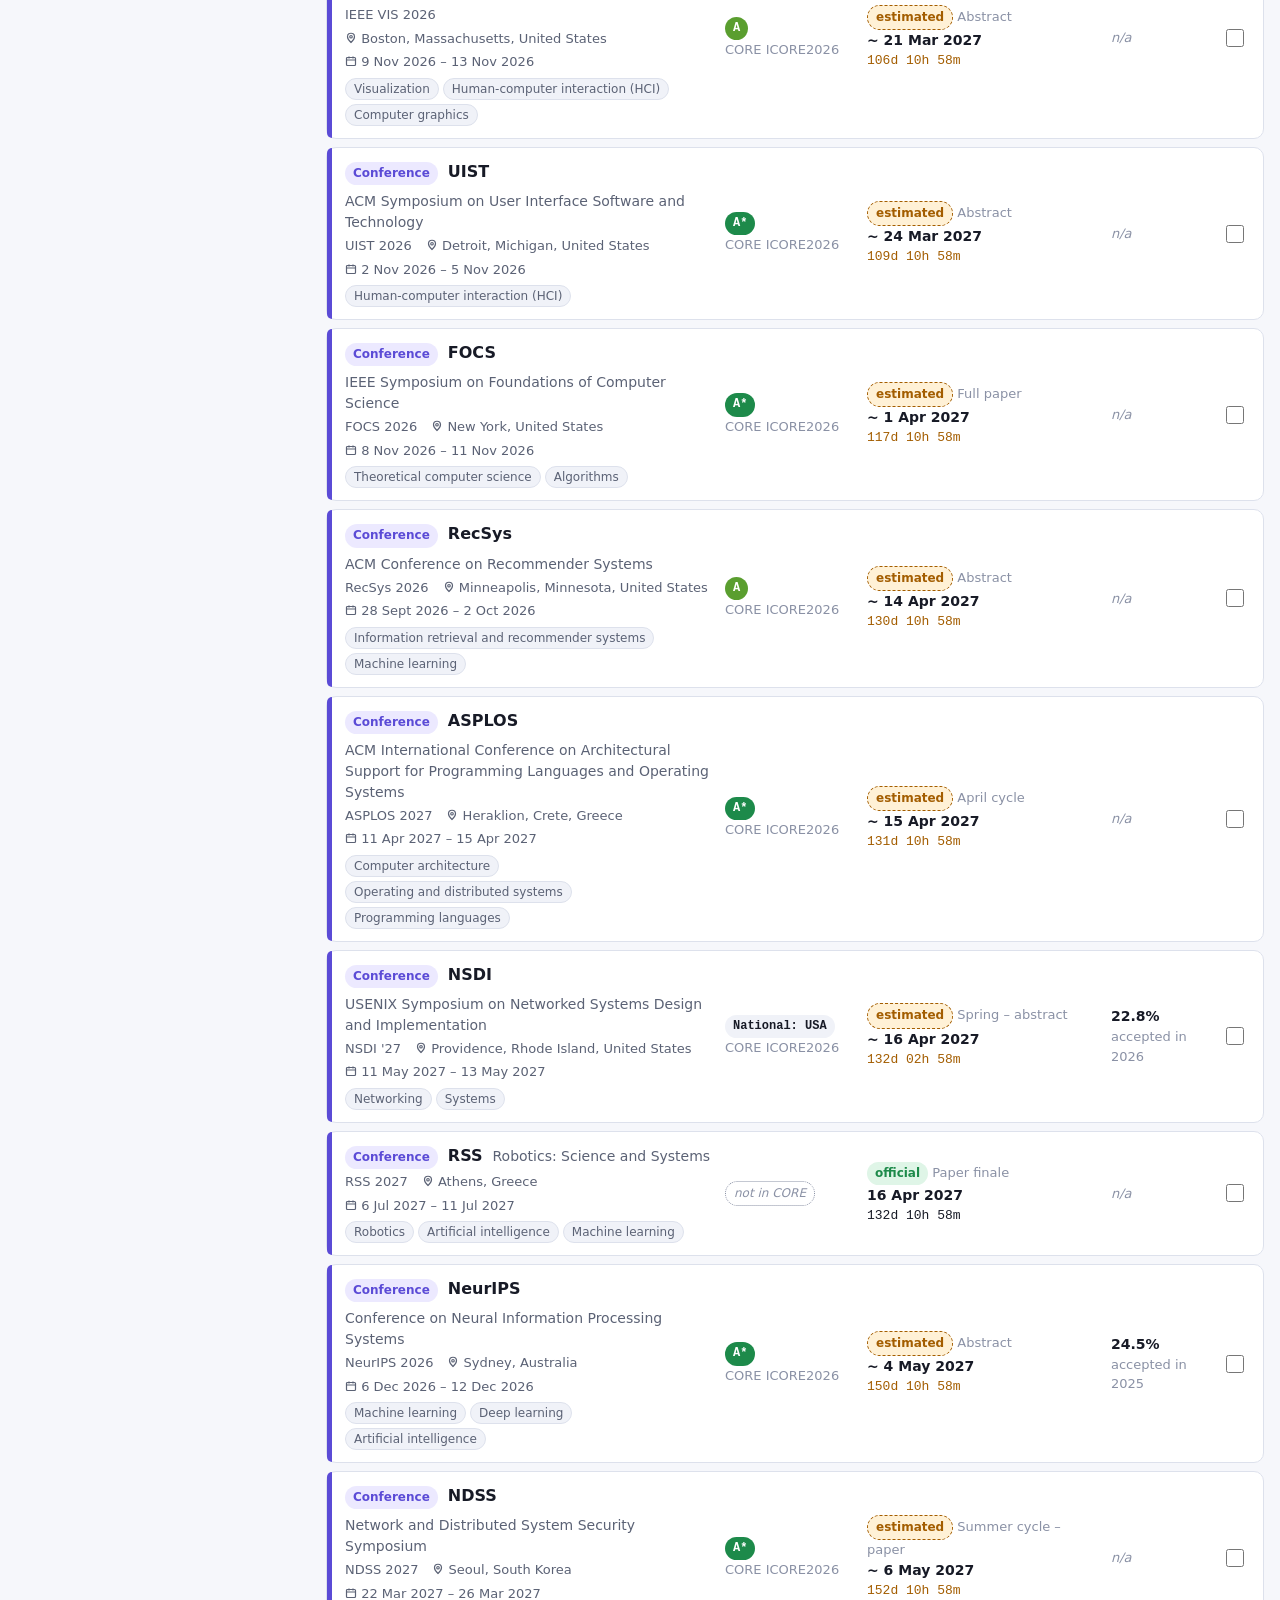
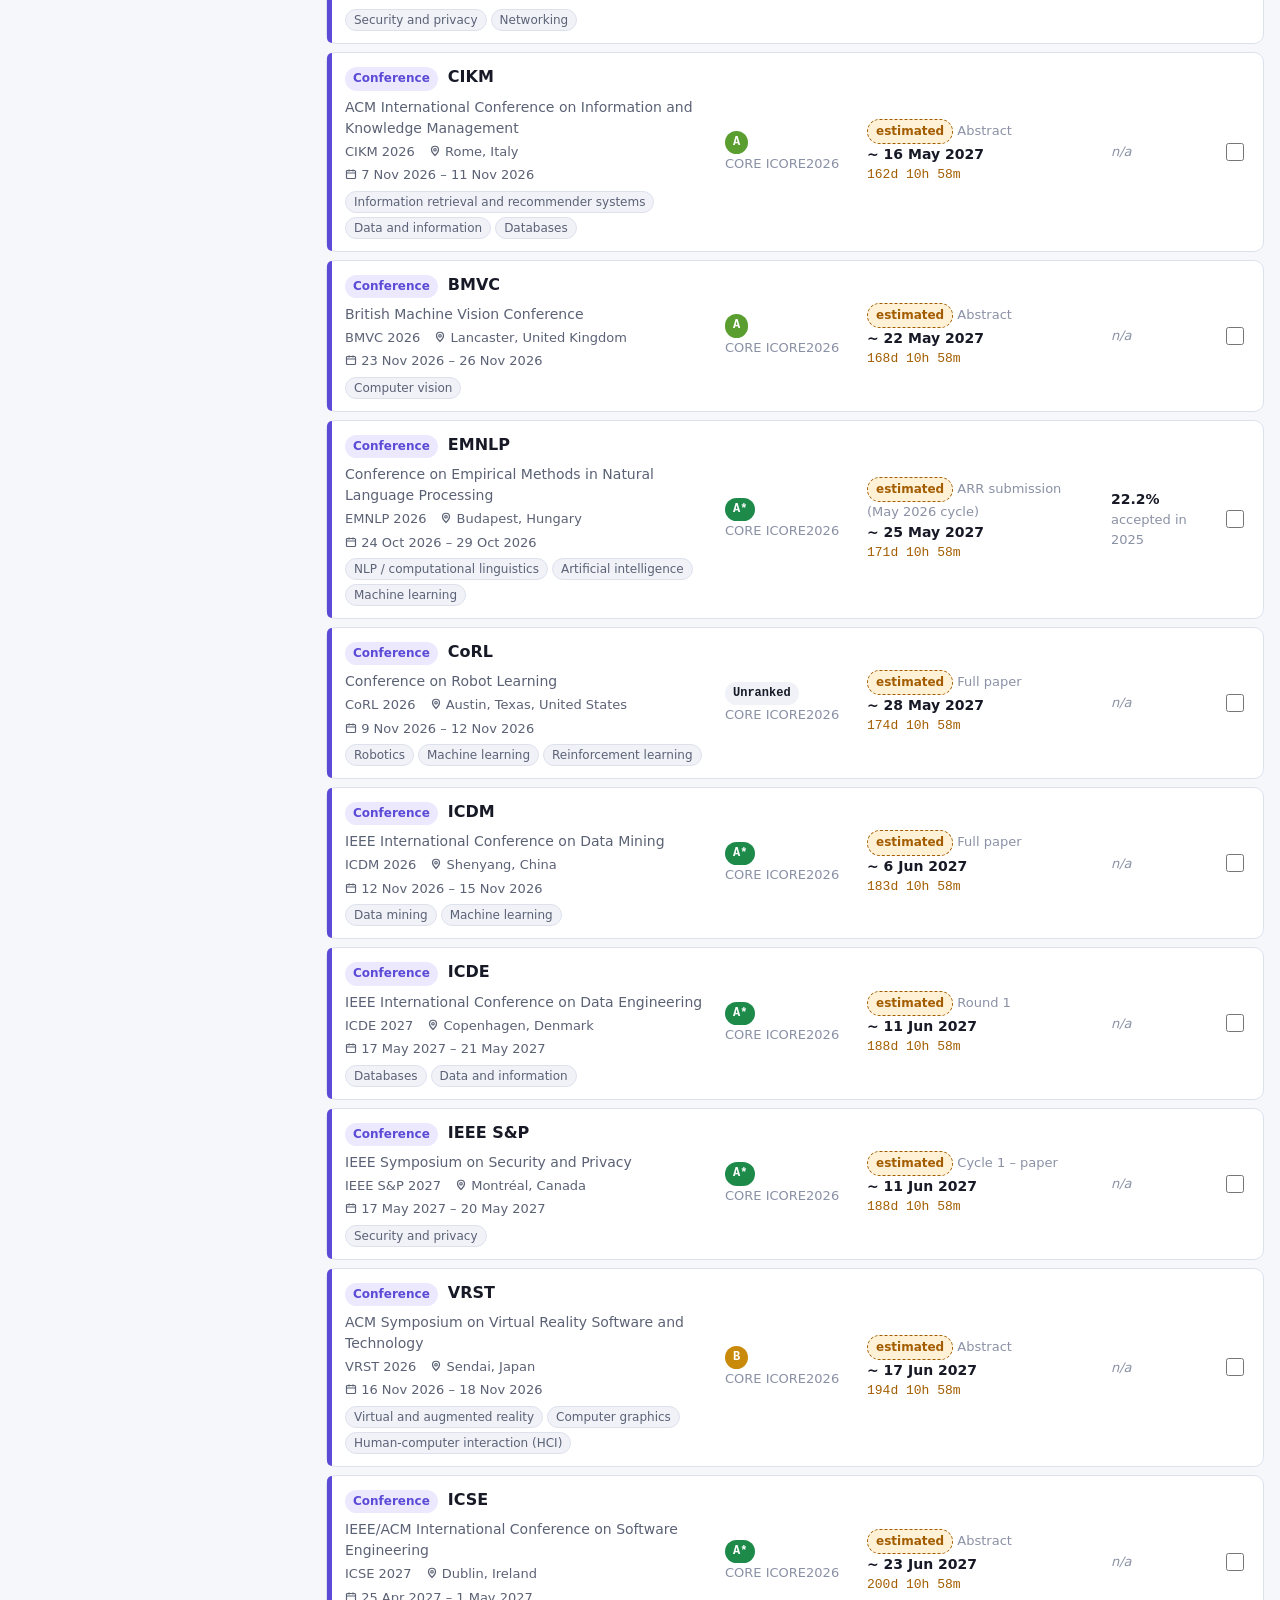
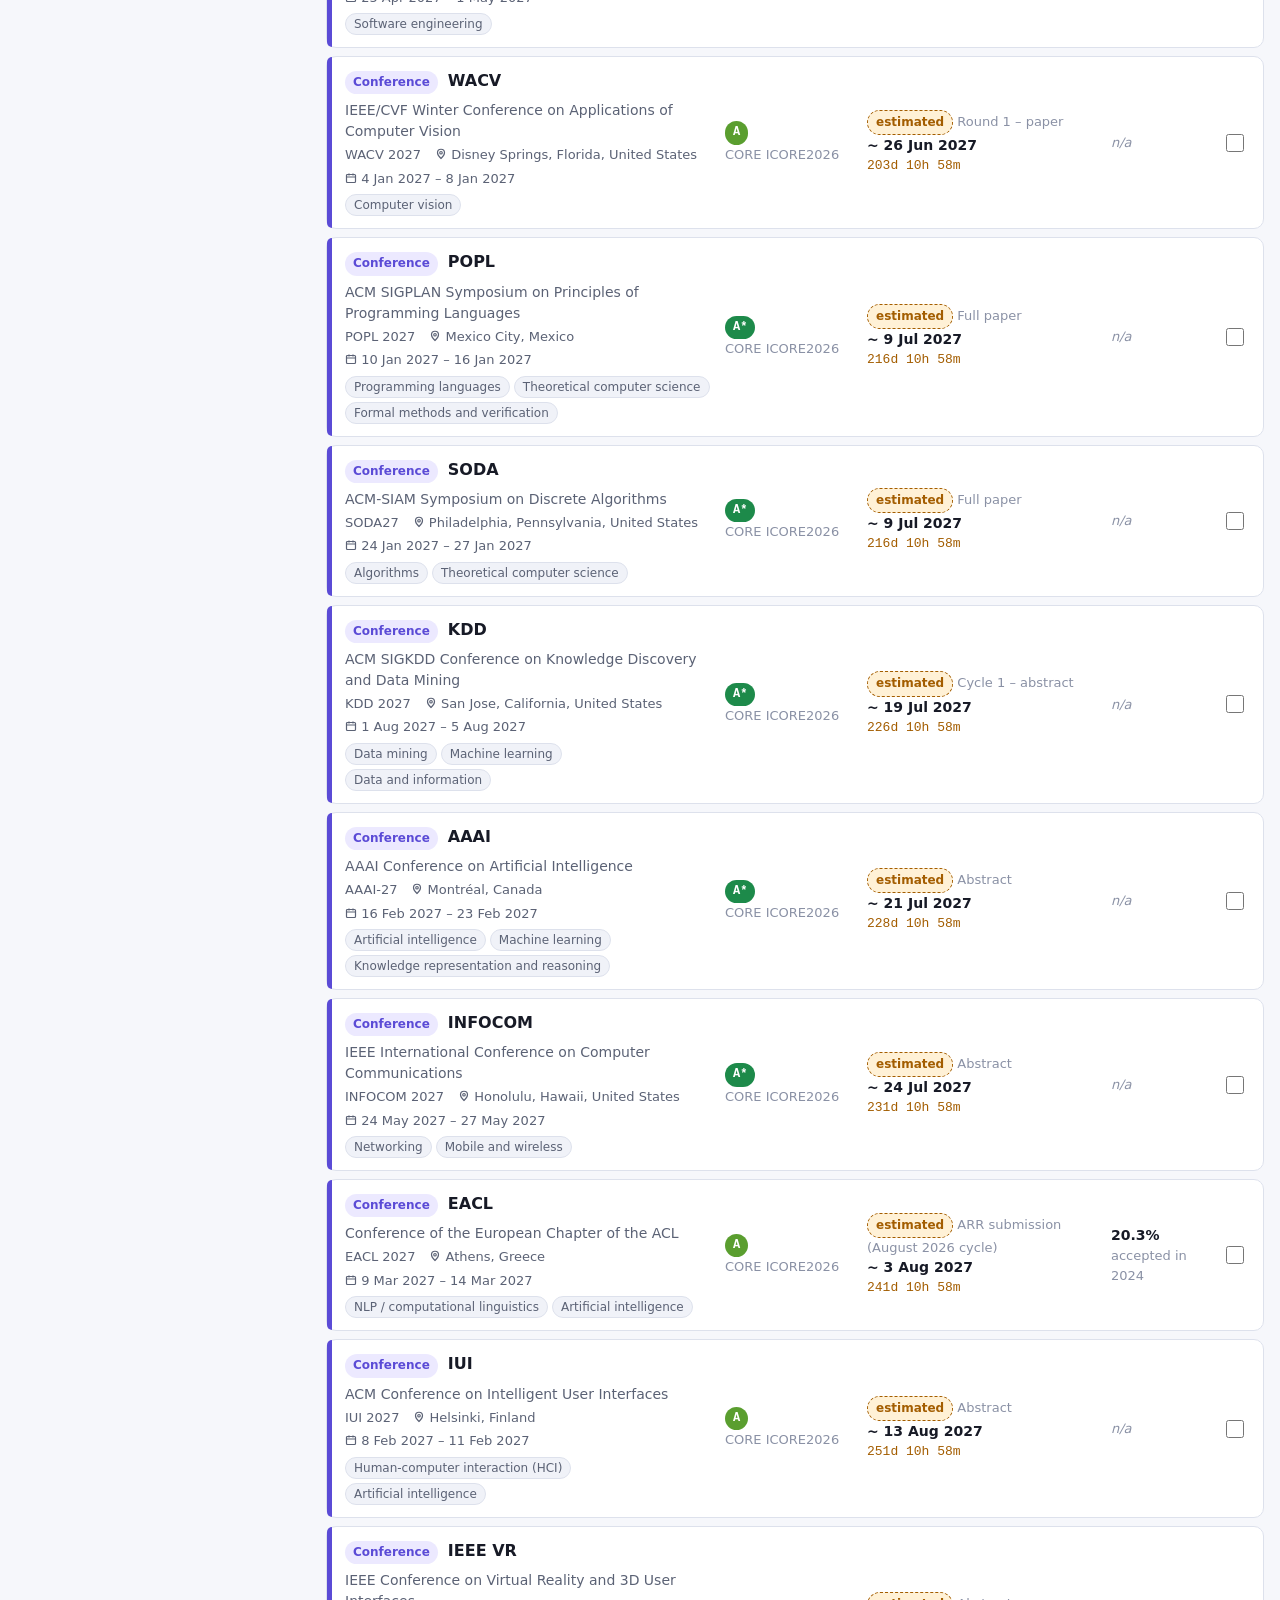
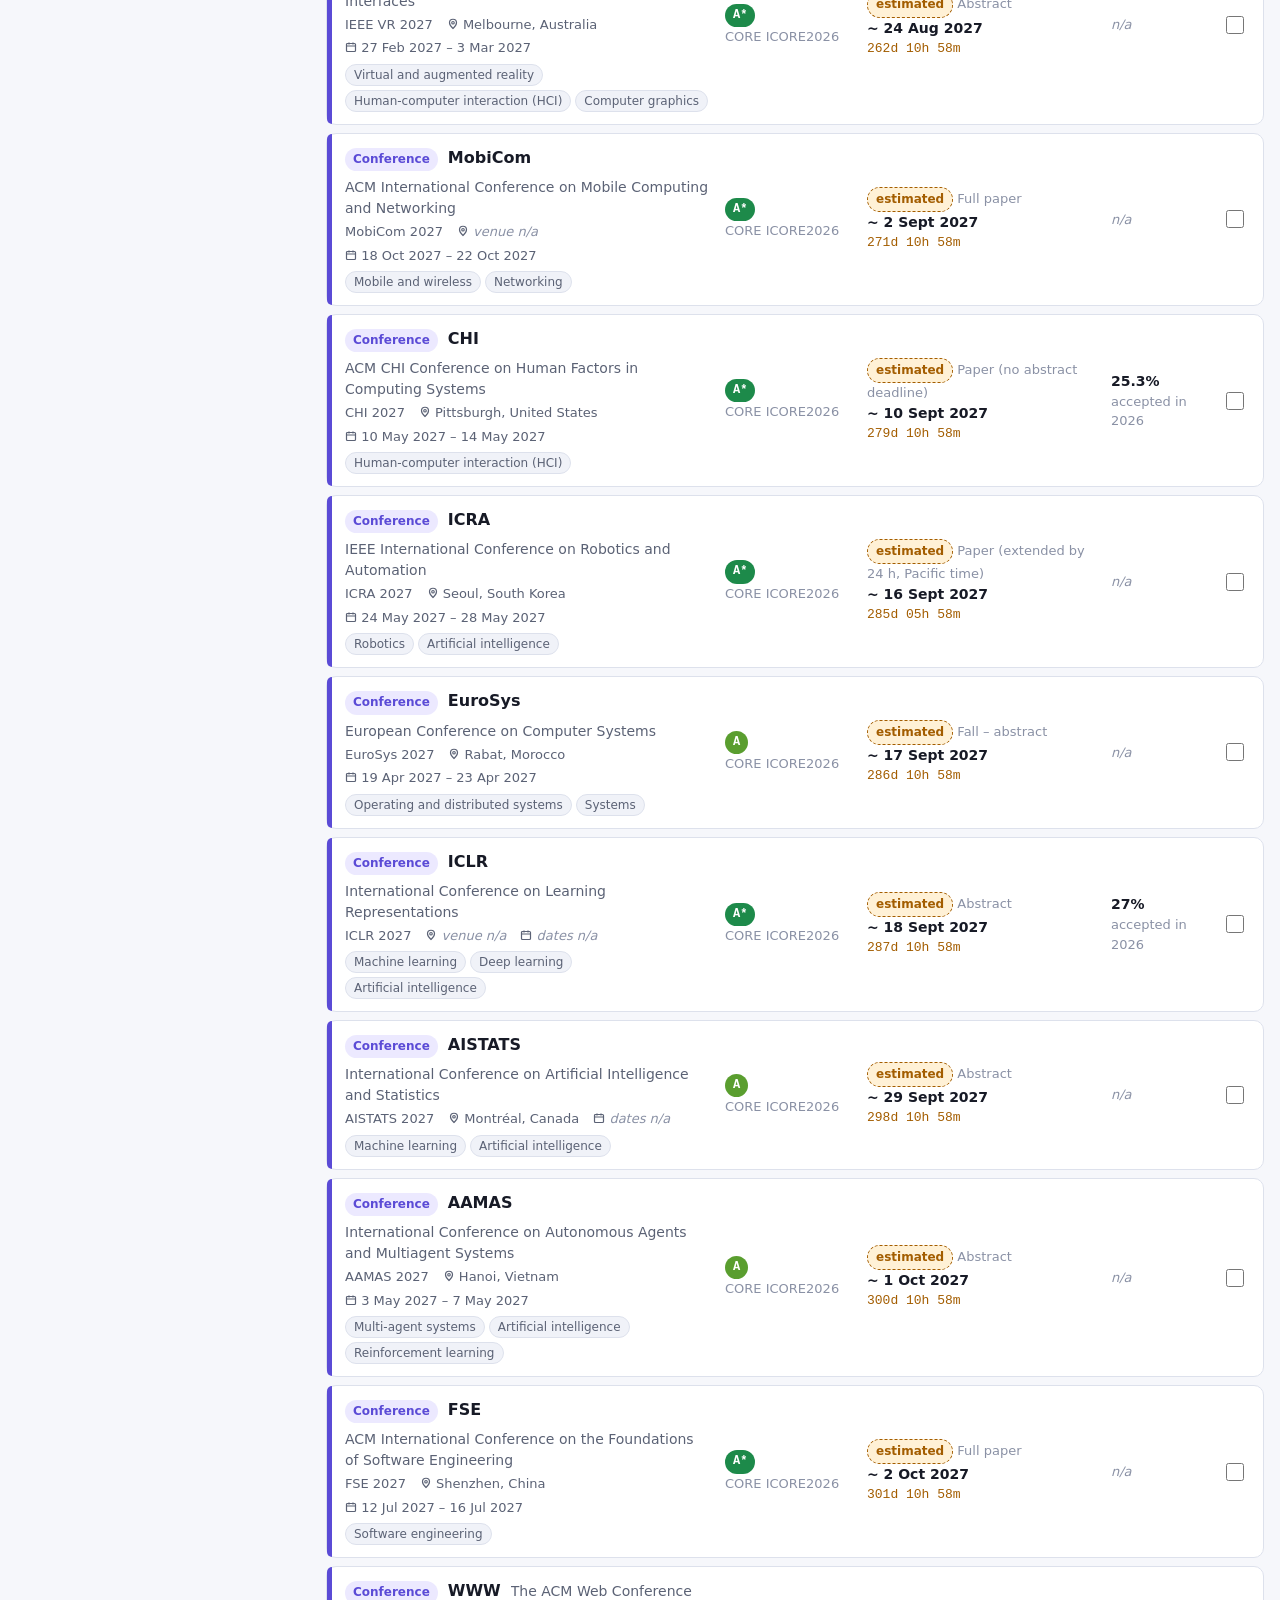
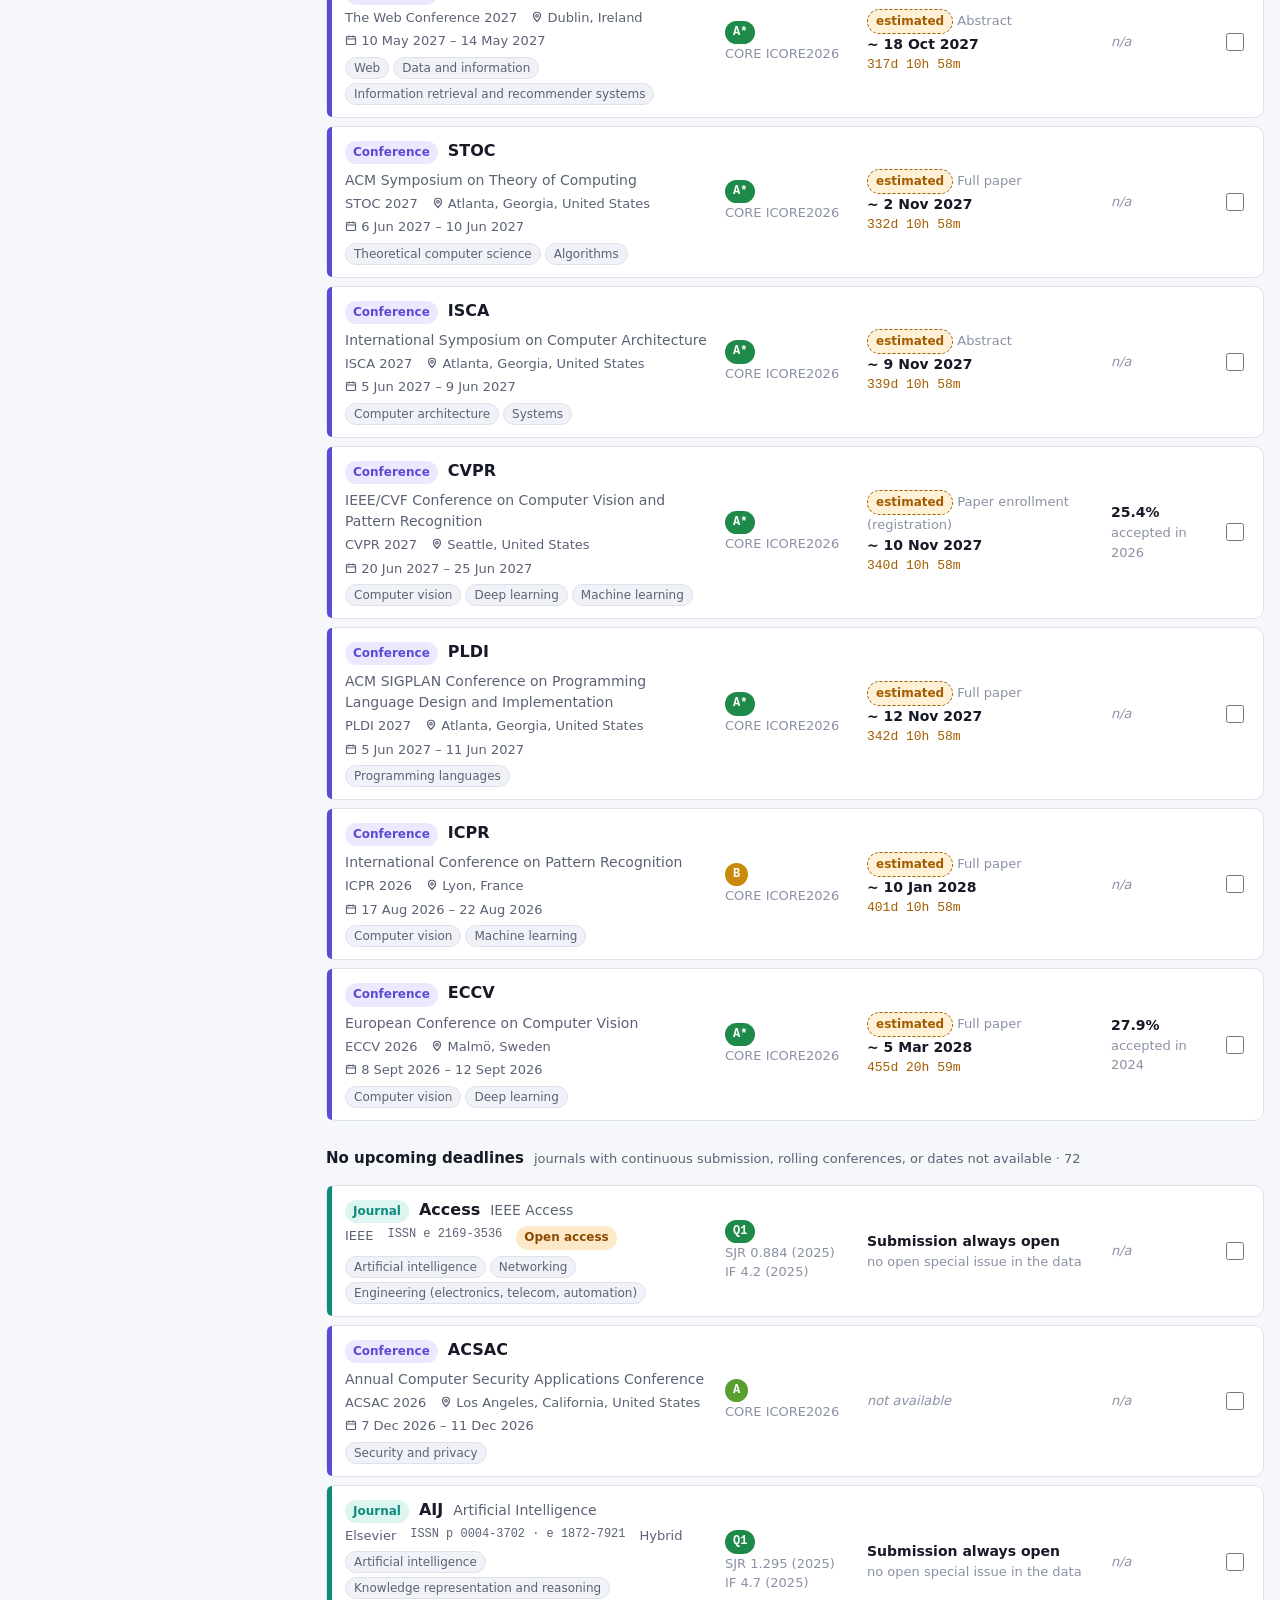
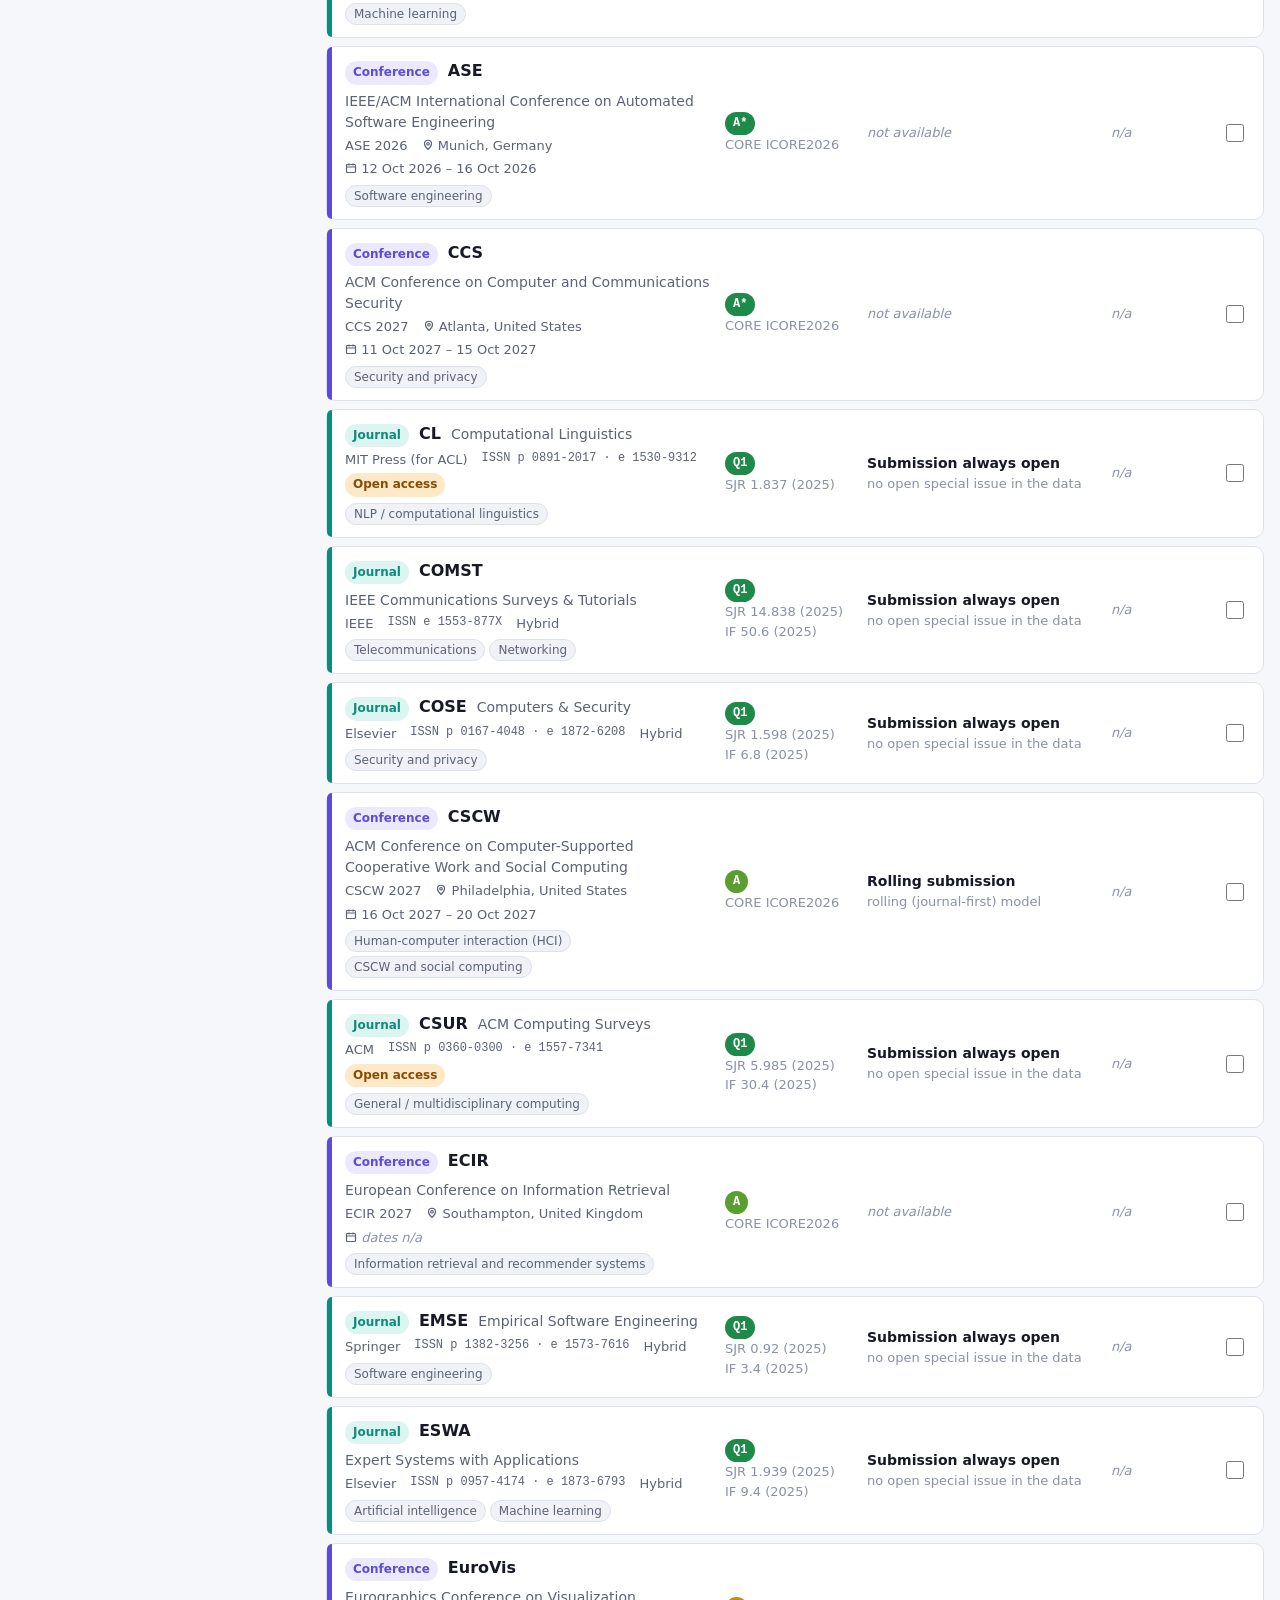
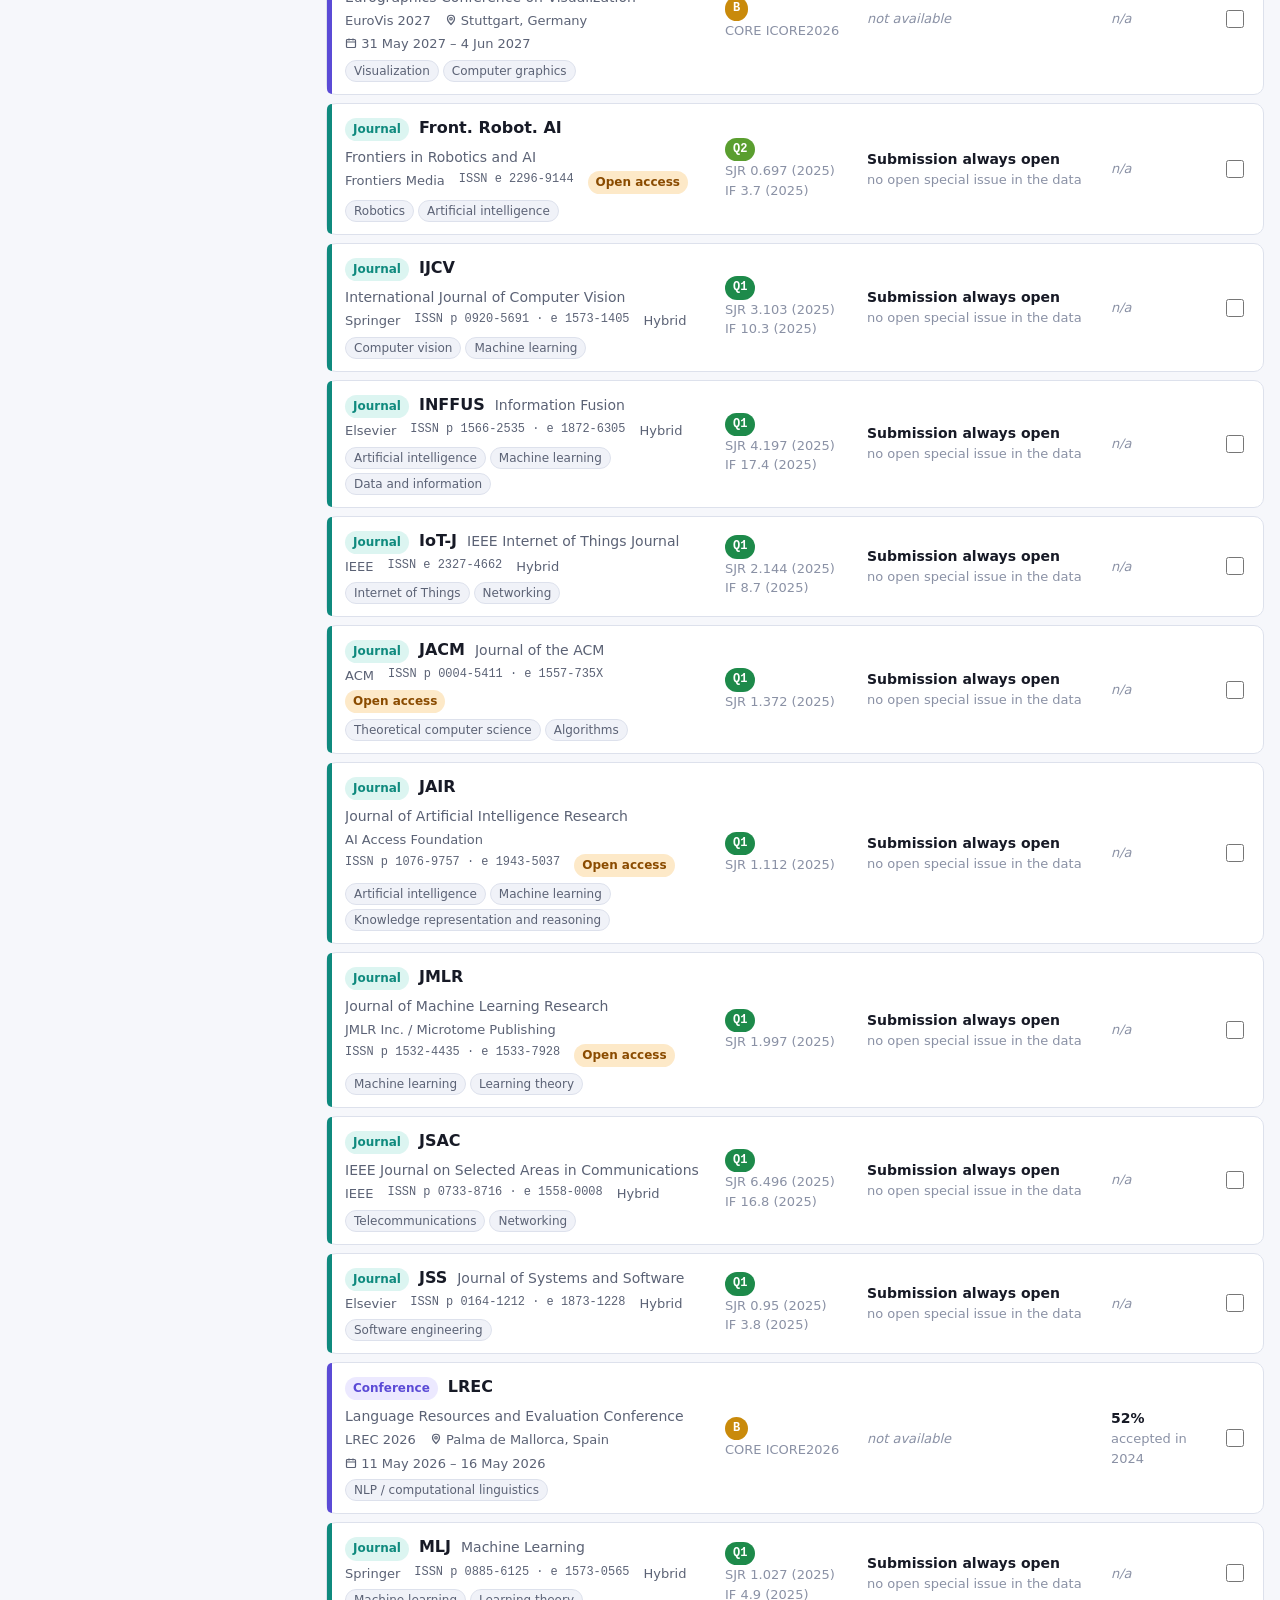
==== commit 6dba14ae: "Add multi-language UI, English data and docs, fix area tree selection" ====
--- a/index.html
+++ b/index.html
@@ -1,10 +1,10 @@
 <!doctype html>
-<html lang="it">
+<html lang="en">
 <head>
   <meta charset="utf-8">
   <meta name="viewport" content="width=device-width, initial-scale=1">
   <title>Venue Finder STEM</title>
-  <meta name="description" content="Trova conferenze e journal STEM dove pubblicare: ranking, quartili, deadline live, topic e storico dell'acceptance rate, con fonti verificate.">
+  <meta name="description" content="Find STEM conferences and journals to publish in: rankings, quartiles, live deadlines, topics and acceptance-rate history, with verified sources.">
   <link rel="icon" href="data:image/svg+xml,%3Csvg xmlns='http://www.w3.org/2000/svg' viewBox='0 0 32 32'%3E%3Crect width='32' height='32' rx='8' fill='%235b4bd6'/%3E%3Cpath d='M9 22l7-12 7 12' stroke='white' stroke-width='3' fill='none' stroke-linecap='round' stroke-linejoin='round'/%3E%3C/svg%3E">
   <script>
     // Apply the saved theme before first paint.
@@ -13,99 +13,101 @@
   <link rel="stylesheet" href="assets/css/style.css">
 </head>
 <body>
-  <a class="skip-link" href="#results">Vai ai risultati</a>
+  <a class="skip-link" href="#results" data-i18n="skip.results">Skip to results</a>
 
   <header class="site-header">
     <div class="header-inner">
       <a class="brand" href="./">
         <span class="brand-mark" aria-hidden="true">▲</span>
-        <span>Venue Finder STEM<small>Dove pubblicare: conferenze e journal</small></span>
+        <span><span data-i18n="app.title">Venue Finder STEM</span><small data-i18n="app.tagline">Where to publish: conferences and journals</small></span>
       </a>
-      <nav class="main-nav" aria-label="Navigazione principale">
-        <a href="./" aria-current="page">Esplora</a>
-        <a href="guide.html">Guida</a>
+      <nav class="main-nav" data-i18n-attr="aria-label:nav.aria" aria-label="Main navigation">
+        <a href="./" aria-current="page" data-i18n="nav.explore">Explore</a>
+        <a href="guide.html" data-i18n="nav.guide">How publishing works</a>
       </nav>
-      <button class="icon-btn" id="theme-btn" type="button" aria-label="Cambia tema">
+      <label class="sr-only" for="lang-select" data-i18n="lang.label">Language</label>
+      <select id="lang-select" class="lang-select"></select>
+      <button class="icon-btn" id="theme-btn" type="button" aria-label="Theme">
         <span aria-hidden="true" id="theme-icon">◐</span><span class="lbl" id="theme-label">Auto</span>
       </button>
     </div>
   </header>
 
   <div class="layout">
-    <aside class="filters" id="filters" aria-label="Filtri">
-      <h2>Tipo di venue</h2>
-      <div class="segmented" role="group" aria-label="Tipo di venue" id="type-seg">
-        <button type="button" data-type="all" aria-pressed="true">Tutti</button>
-        <button type="button" data-type="conference" aria-pressed="false">Conferenze</button>
-        <button type="button" data-type="journal" aria-pressed="false">Journal</button>
+    <aside class="filters" id="filters" data-i18n-attr="aria-label:filters.aria" aria-label="Filters">
+      <h2 data-i18n="f.type">Venue type</h2>
+      <div class="segmented" role="group" data-i18n-attr="aria-label:f.type" aria-label="Venue type" id="type-seg">
+        <button type="button" data-type="all" aria-pressed="true" data-i18n="type.all">All</button>
+        <button type="button" data-type="conference" aria-pressed="false" data-i18n="type.conferences">Conferences</button>
+        <button type="button" data-type="journal" aria-pressed="false" data-i18n="type.journals">Journals</button>
       </div>
 
-      <h2>Area di ricerca</h2>
+      <h2 data-i18n="f.area">Research area</h2>
       <ul class="tag-tree" id="tag-tree"></ul>
 
       <div class="filter-group" id="conf-filters">
-        <h2>Conferenze</h2>
-        <label class="sr-only" for="f-country">Paese</label>
-        <select id="f-country"><option value="">Tutti i paesi</option></select>
-        <div style="margin-top:10px" role="group" aria-label="Rank CORE">
-          <div class="faint" style="font-size:12px">Rank CORE (ICORE2026)</div>
+        <h2 data-i18n="f.conferences">Conferences</h2>
+        <label class="sr-only" for="f-country" data-i18n="f.country">Country</label>
+        <select id="f-country"><option value="" data-i18n="f.allCountries">All countries</option></select>
+        <div style="margin-top:10px" role="group" data-i18n-attr="aria-label:f.coreRank" aria-label="CORE rank">
+          <div class="faint" style="font-size:12px" data-i18n="f.coreRank">CORE rank (ICORE2026)</div>
           <div id="f-rank"></div>
         </div>
         <div style="margin-top:10px">
-          <label class="faint" style="font-size:12px" for="f-deadline">Deadline</label>
+          <label class="faint" style="font-size:12px" for="f-deadline" data-i18n="f.deadline">Deadline</label>
           <select id="f-deadline">
-            <option value="">Qualsiasi</option>
-            <option value="open">Aperta (deadline ufficiale futura)</option>
-            <option value="closed">Chiusa / non ancora pubblicata</option>
+            <option value="" data-i18n="f.dlAny">Any</option>
+            <option value="open" data-i18n="f.dlOpen">Open (official upcoming deadline)</option>
+            <option value="closed" data-i18n="f.dlClosed">Closed / not yet published</option>
           </select>
         </div>
       </div>
 
       <div class="filter-group" id="journal-filters">
-        <h2>Journal</h2>
-        <div role="group" aria-label="Quartile SJR">
-          <div class="faint" style="font-size:12px">Quartile SJR (migliore)</div>
+        <h2 data-i18n="f.journals">Journals</h2>
+        <div role="group" data-i18n-attr="aria-label:f.quartile" aria-label="SJR quartile">
+          <div class="faint" style="font-size:12px" data-i18n="f.quartile">SJR quartile (best)</div>
           <div id="f-quartile"></div>
         </div>
         <div style="margin-top:10px">
-          <label class="faint" style="font-size:12px" for="f-oa">Open access</label>
+          <label class="faint" style="font-size:12px" for="f-oa" data-i18n="f.oa">Open access</label>
           <select id="f-oa">
-            <option value="">Qualsiasi modello</option>
-            <option value="yes">Sì (fully open access)</option>
-            <option value="no">No (ibrido / abbonamento)</option>
+            <option value="" data-i18n="f.oaAny">Any model</option>
+            <option value="yes" data-i18n="f.oaYes">Yes (fully open access)</option>
+            <option value="no" data-i18n="f.oaNo">No (hybrid / subscription)</option>
           </select>
         </div>
-        <label class="check" style="margin-top:8px"><input type="checkbox" id="f-si"> Solo con special issue aperte</label>
+        <label class="check" style="margin-top:8px"><input type="checkbox" id="f-si"> <span data-i18n="f.si">Only with open special issues</span></label>
       </div>
 
-      <button class="reset-btn" type="button" id="reset-btn">Azzera filtri</button>
+      <button class="reset-btn" type="button" id="reset-btn" data-i18n="f.reset">Reset filters</button>
     </aside>
 
     <main id="main">
       <div class="toolbar">
-        <button class="icon-btn filters-toggle" type="button" id="filters-toggle" aria-controls="filters" aria-expanded="false">☰ Filtri</button>
+        <button class="icon-btn filters-toggle" type="button" id="filters-toggle" aria-controls="filters" aria-expanded="false" data-i18n="filters.toggle">☰ Filters</button>
         <div class="search-box">
           <svg width="16" height="16" viewBox="0 0 24 24" fill="none" stroke="currentColor" stroke-width="2.4" aria-hidden="true"><circle cx="11" cy="11" r="7"/><path d="m20 20-3.5-3.5"/></svg>
-          <label class="sr-only" for="q">Cerca</label>
-          <input type="search" id="q" placeholder="Cerca per nome, acronimo, ISSN, tag o topic…" autocomplete="off">
+          <label class="sr-only" for="q" data-i18n="search.label">Search</label>
+          <input type="search" id="q" autocomplete="off" data-i18n-attr="placeholder:search.placeholder" placeholder="Search by name, acronym, ISSN, area or topic…">
         </div>
         <div class="sort-box">
-          <label for="sort" class="muted" style="font-size:13px">Ordina</label>
+          <label for="sort" class="muted" style="font-size:13px" data-i18n="sort.label">Sort</label>
           <select id="sort">
-            <option value="deadline">Prossima deadline</option>
-            <option value="rank">Rank / quartile</option>
-            <option value="acceptance">Acceptance rate (più selettive prima)</option>
-            <option value="name">Nome (A–Z)</option>
+            <option value="deadline" data-i18n="sort.deadline">Next deadline</option>
+            <option value="rank" data-i18n="sort.rank">Rank / quartile</option>
+            <option value="acceptance" data-i18n="sort.acceptance">Acceptance rate (most selective first)</option>
+            <option value="name" data-i18n="sort.name">Name (A–Z)</option>
           </select>
         </div>
         <div class="result-meta">
           <span id="count" aria-live="polite"></span>
-          <span class="legend" aria-label="Legenda">
-            <span><span class="badge badge-conf">Conferenza</span></span>
-            <span><span class="badge badge-journal">Journal</span></span>
-            <span><span class="badge badge-official">ufficiale</span></span>
-            <span><span class="badge badge-est">stimata</span></span>
-            <span><span class="badge badge-na">n.d.</span> non disponibile</span>
+          <span class="legend" data-i18n-attr="aria-label:legend.aria" aria-label="Legend">
+            <span><span class="badge badge-conf" data-i18n="type.conference">Conference</span></span>
+            <span><span class="badge badge-journal" data-i18n="type.journal">Journal</span></span>
+            <span><span class="badge badge-official" data-i18n="badge.official">official</span></span>
+            <span><span class="badge badge-est" data-i18n="badge.estimated">estimated</span></span>
+            <span><span class="badge badge-na" data-i18n="badge.na">n/a</span> <span data-i18n="legend.na">not available</span></span>
           </span>
         </div>
       </div>
@@ -114,21 +116,22 @@
   </div>
 
   <footer class="site-footer">
-    <p>Dati verificati il <span id="last-verified">—</span> su fonti ufficiali (siti delle conferenze, CORE ICORE2026, SCImago, editori). Ogni dato riporta link alla fonte e data di verifica nel pannello di dettaglio. Orari mostrati nel fuso originale e nel tuo fuso locale (<span id="local-tz"></span>).</p>
+    <p id="footer-text"></p>
   </footer>
 
   <div class="compare-tray" id="compare-tray" hidden>
     <span class="names" id="compare-names"></span>
-    <button class="btn" type="button" id="compare-clear">Svuota</button>
-    <button class="btn primary" type="button" id="compare-open">Confronta</button>
+    <button class="btn" type="button" id="compare-clear" data-i18n="cmp.clear">Clear</button>
+    <button class="btn primary" type="button" id="compare-open" data-i18n="cmp.open">Compare</button>
   </div>
 
   <div class="scrim" id="scrim" hidden></div>
   <aside class="drawer" id="drawer" role="dialog" aria-modal="true" aria-labelledby="drawer-title" hidden></aside>
   <section class="modal" id="compare-modal" role="dialog" aria-modal="true" aria-labelledby="compare-title" hidden></section>
 
-  <noscript><p style="padding:16px">Questa app richiede JavaScript.</p></noscript>
+  <noscript><p style="padding:16px">This app requires JavaScript.</p></noscript>
   <script src="assets/js/time.js"></script>
+  <script src="assets/js/i18n.js"></script>
   <script src="assets/js/charts.js"></script>
   <script src="assets/js/app.js"></script>
 </body>
--- a/assets/css/style.css
+++ b/assets/css/style.css
@@ -85,6 +85,7 @@
 .main-nav a[aria-current="page"] { color: var(--text); background: var(--surface-2); }
 .main-nav a:hover, .icon-btn:hover { color: var(--text); background: var(--surface-2); }
 .icon-btn { display: inline-flex; align-items: center; gap: 6px; border-color: var(--border); }
+.lang-select { width: auto; padding: 6px 8px; font-size: 14px; }
 
 /* ---------- Layout ---------- */
 .layout { max-width: 1400px; margin: 0 auto; padding: 16px; display: grid; grid-template-columns: 290px minmax(0, 1fr); gap: 20px; align-items: start; }
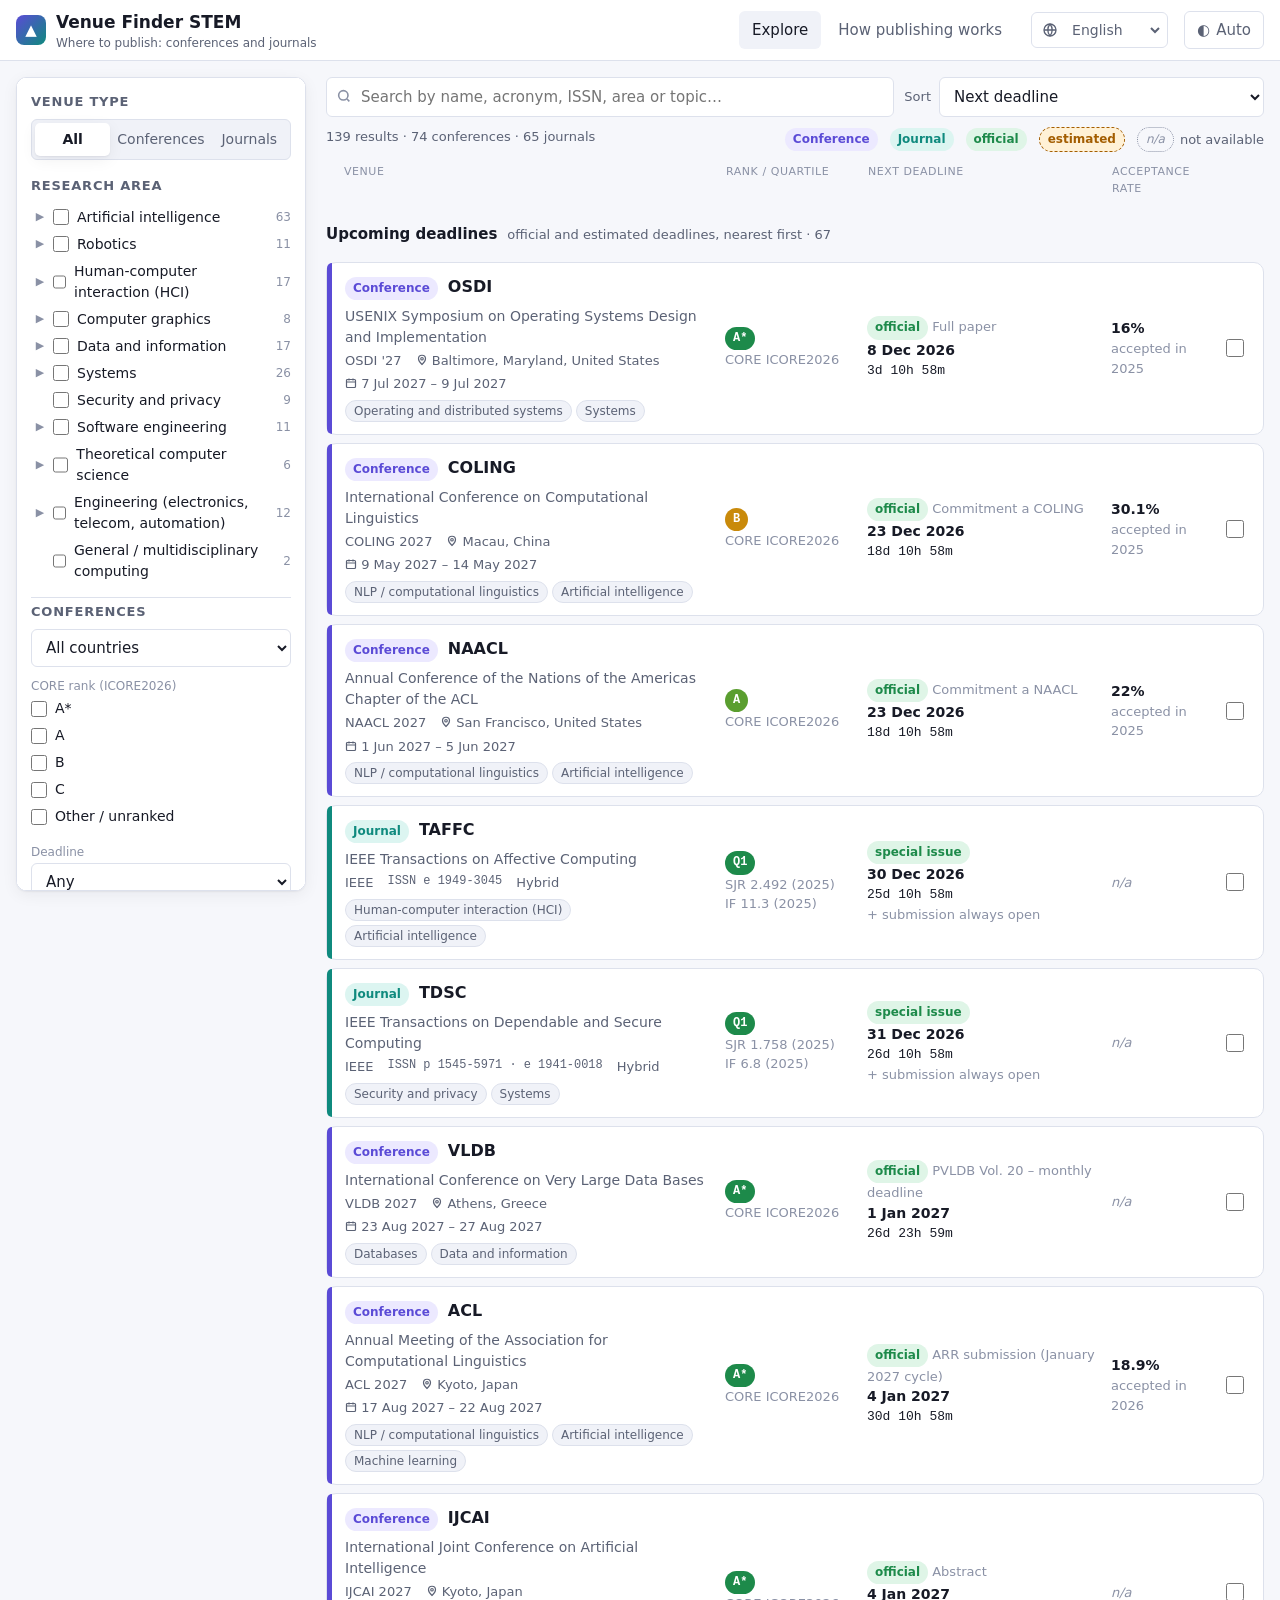
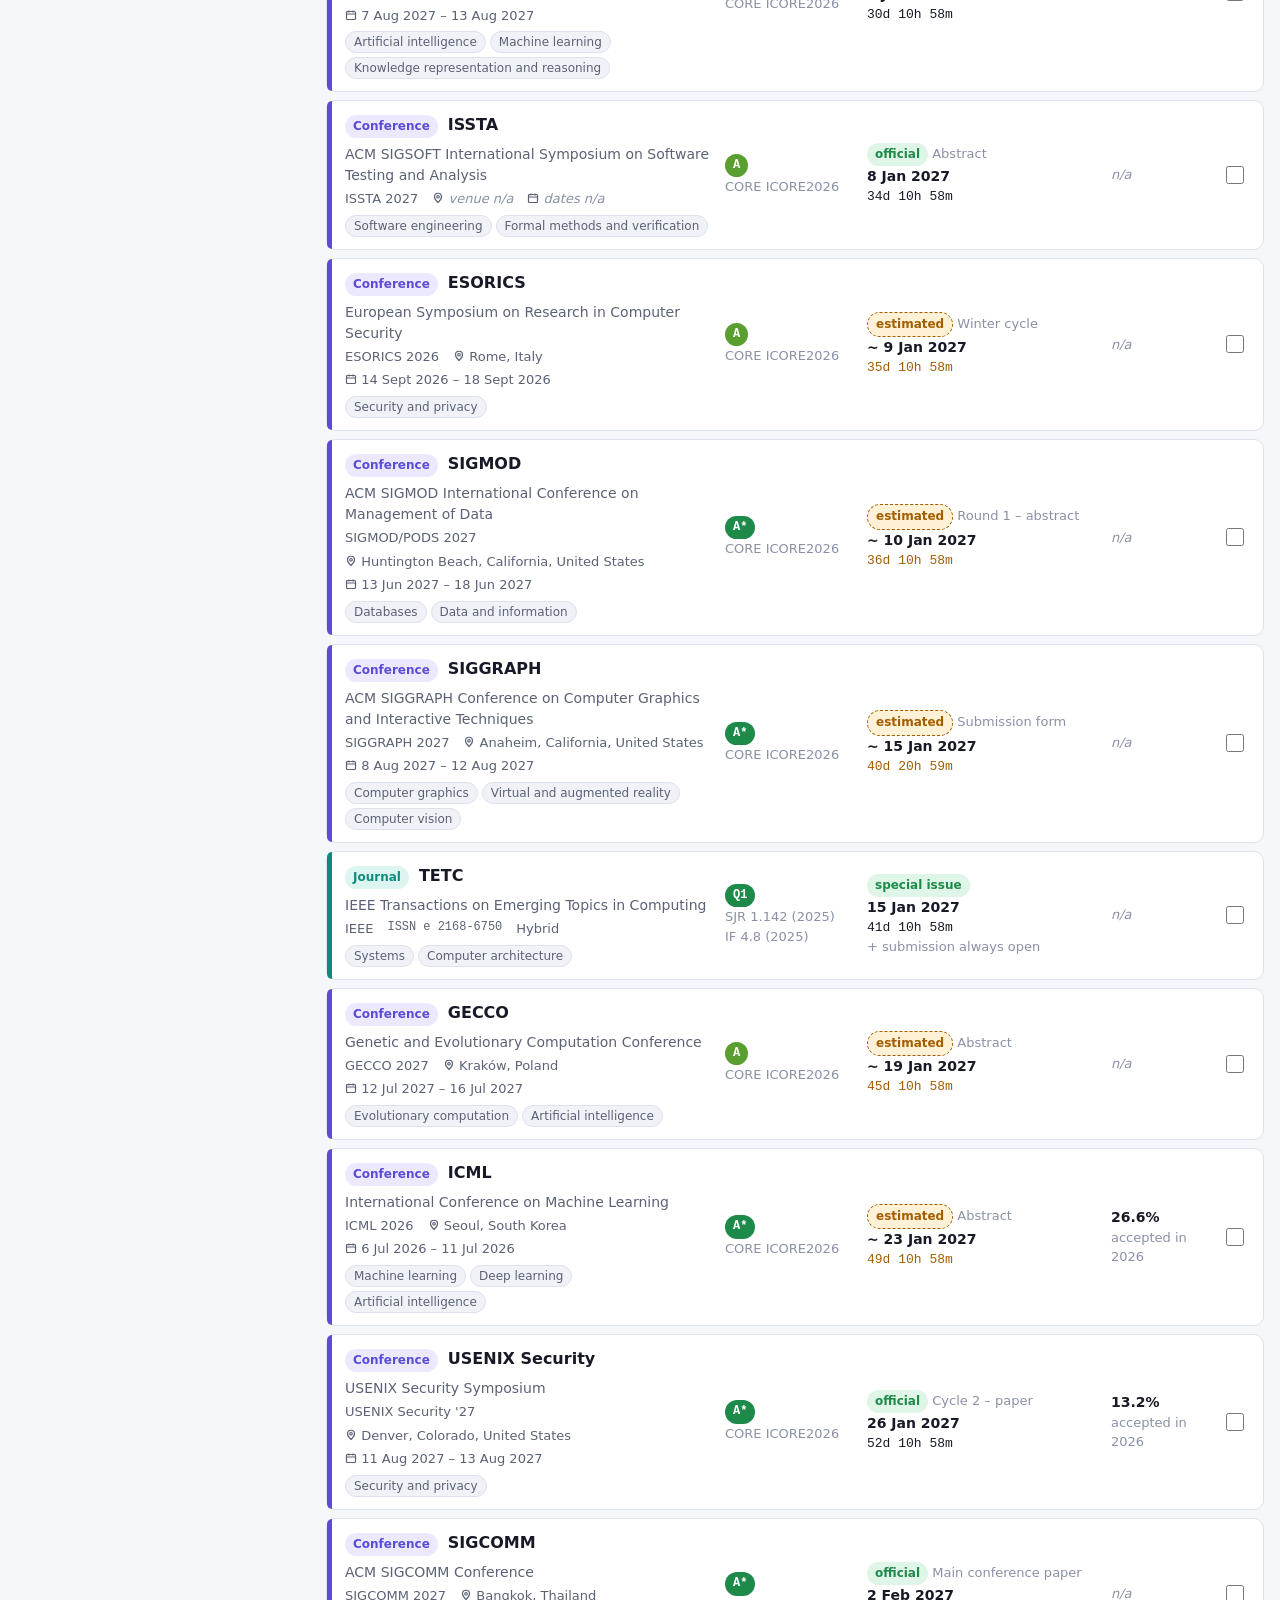
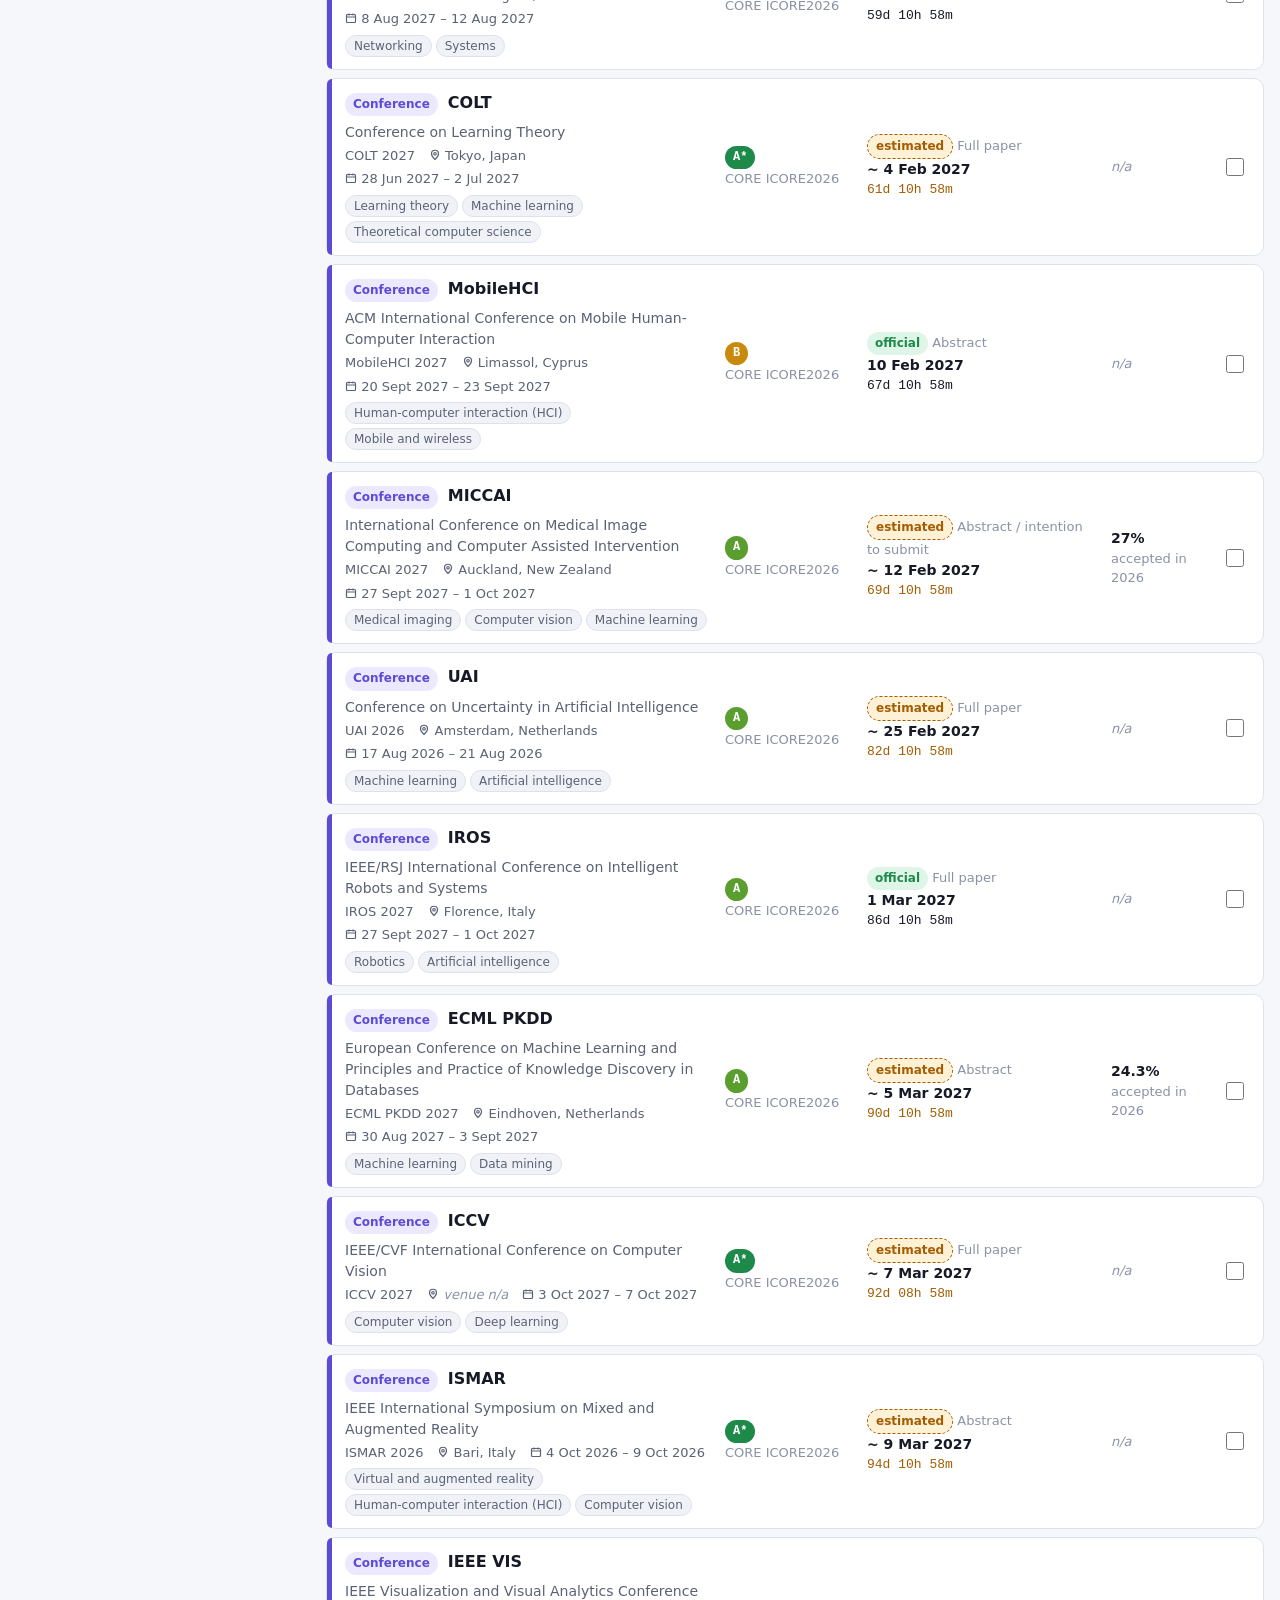
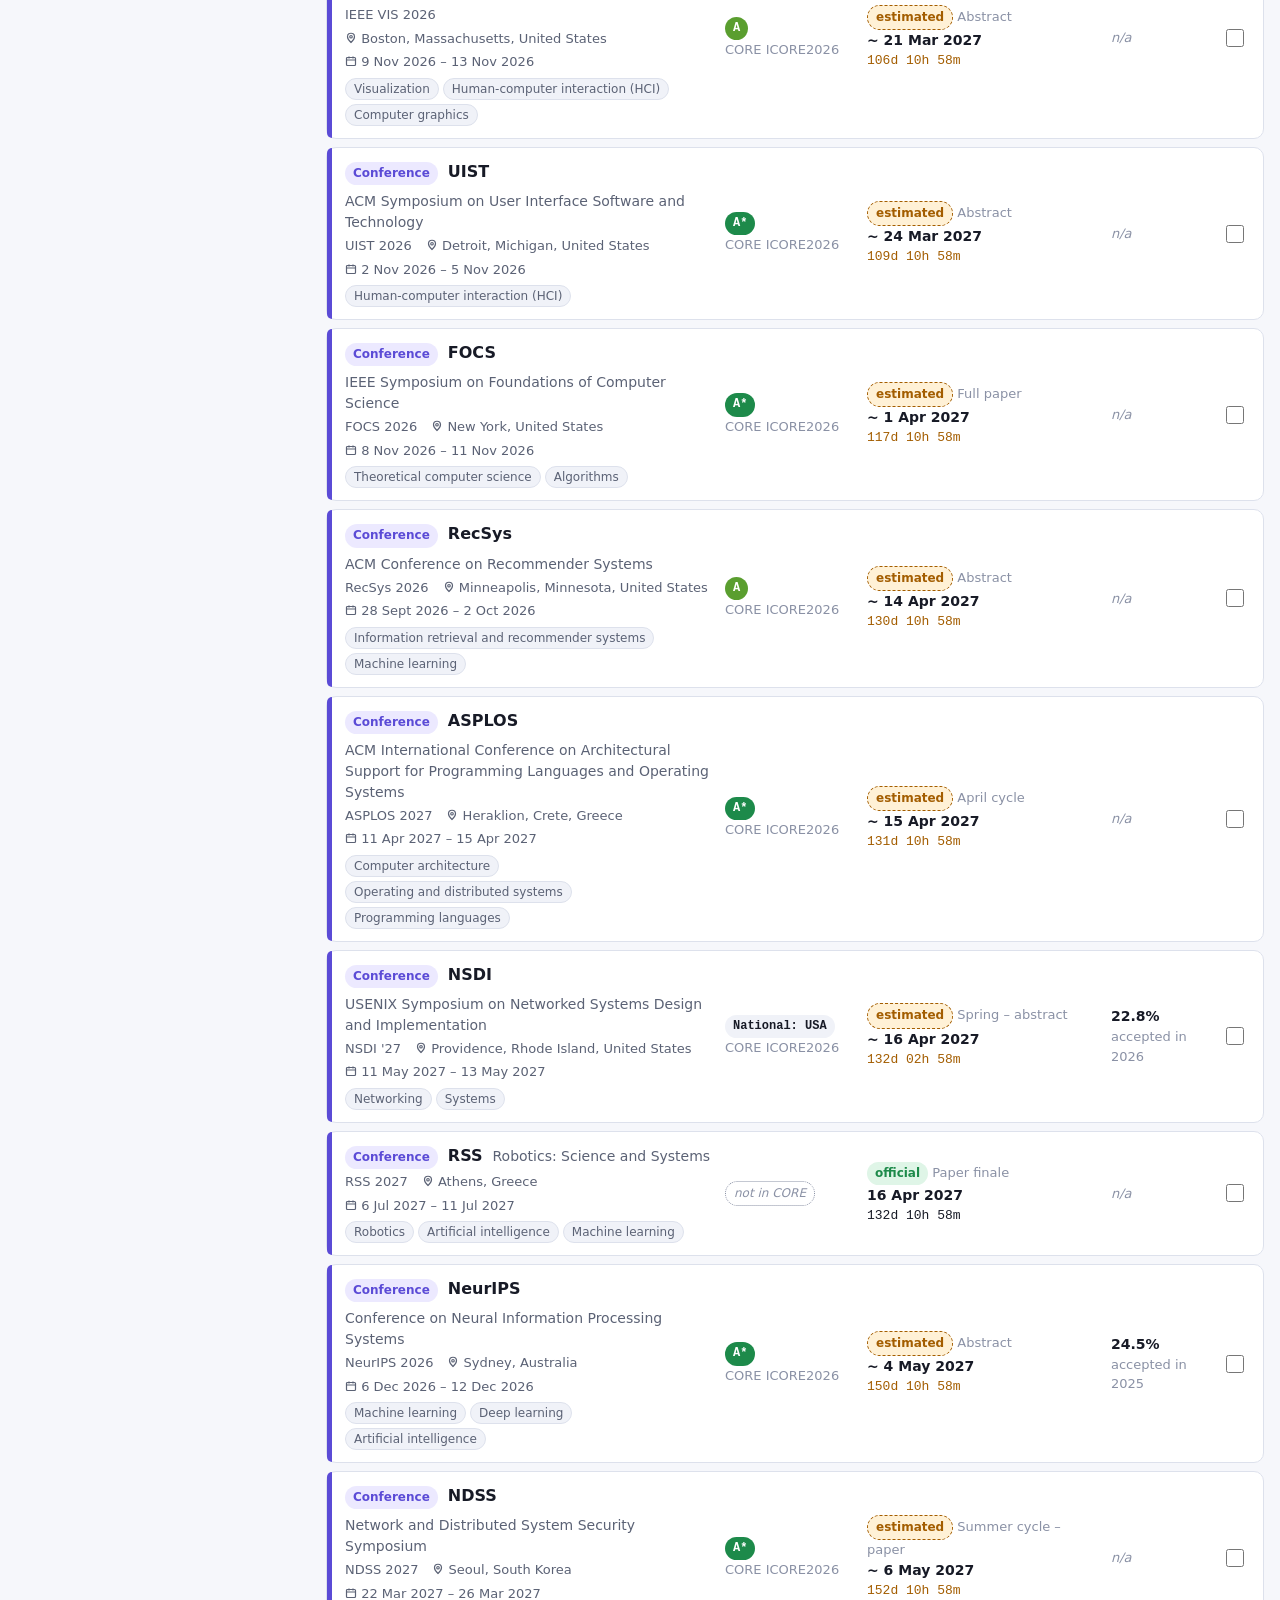
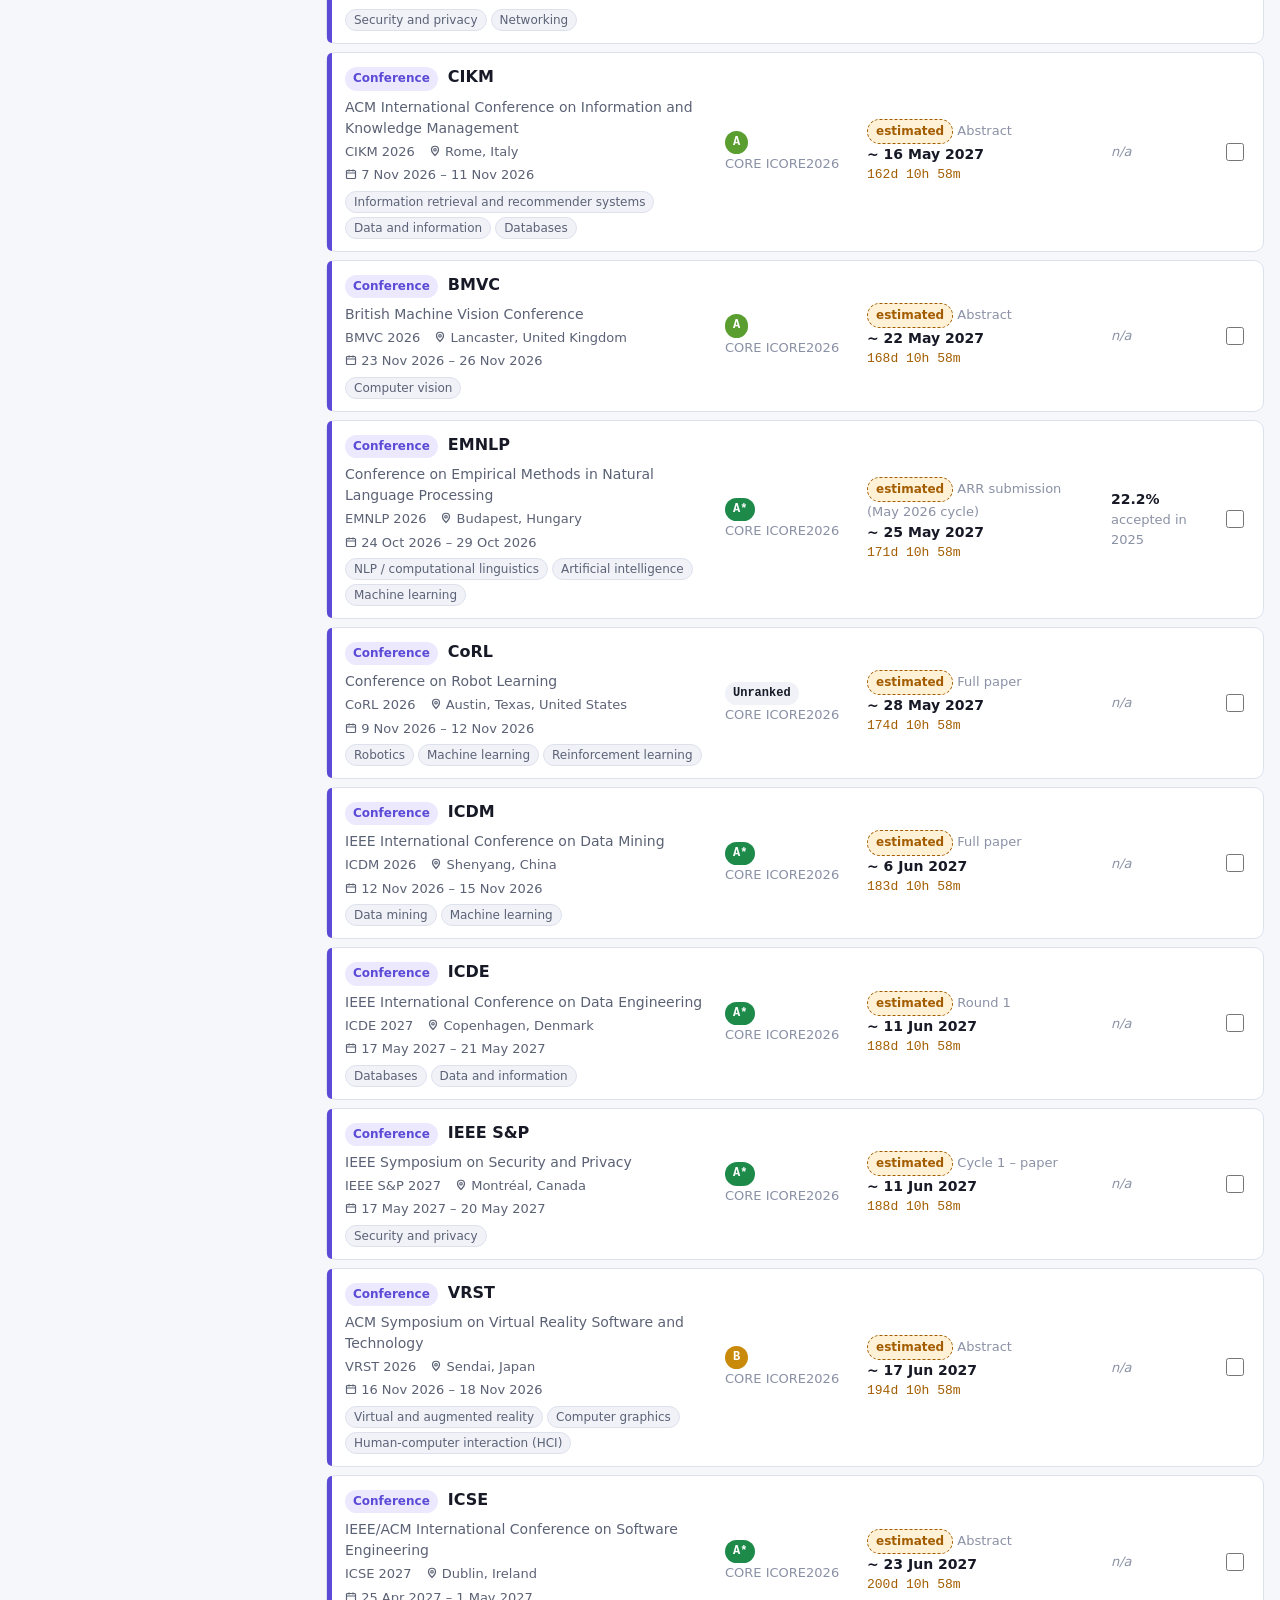
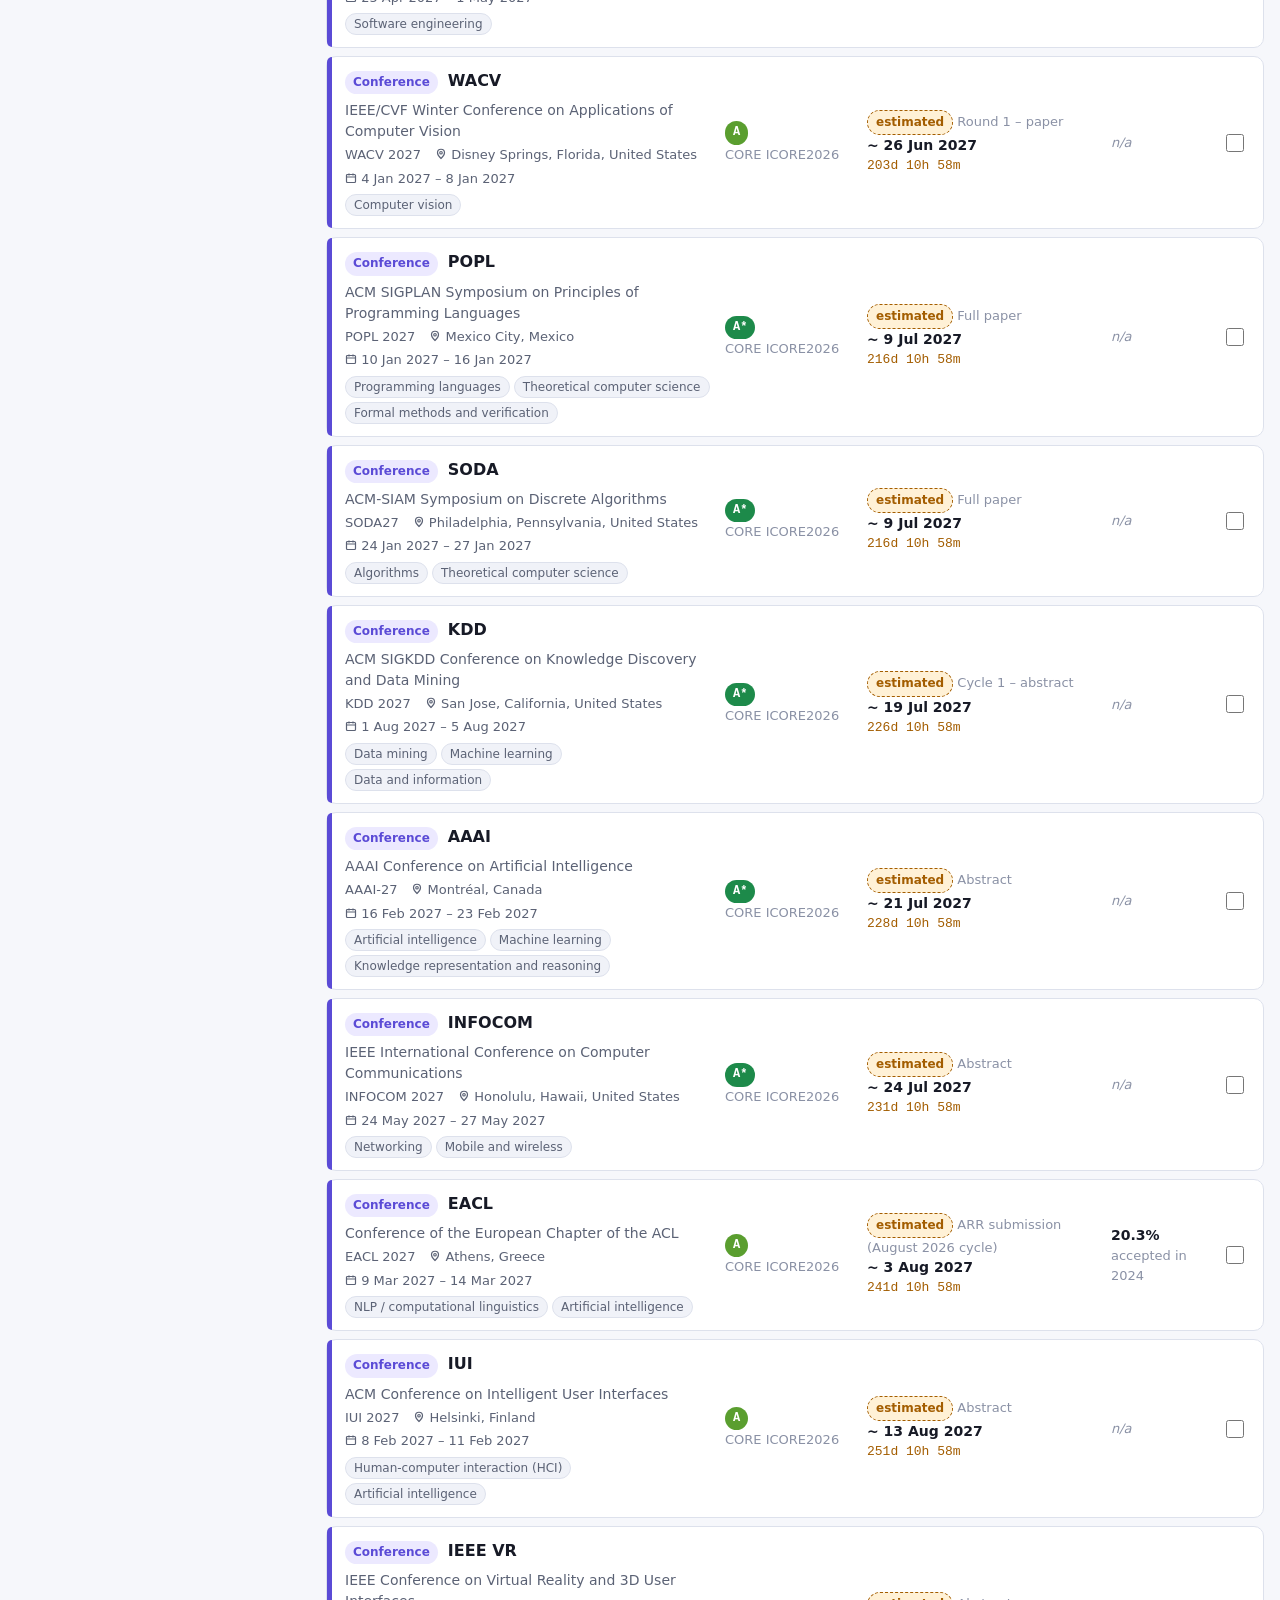
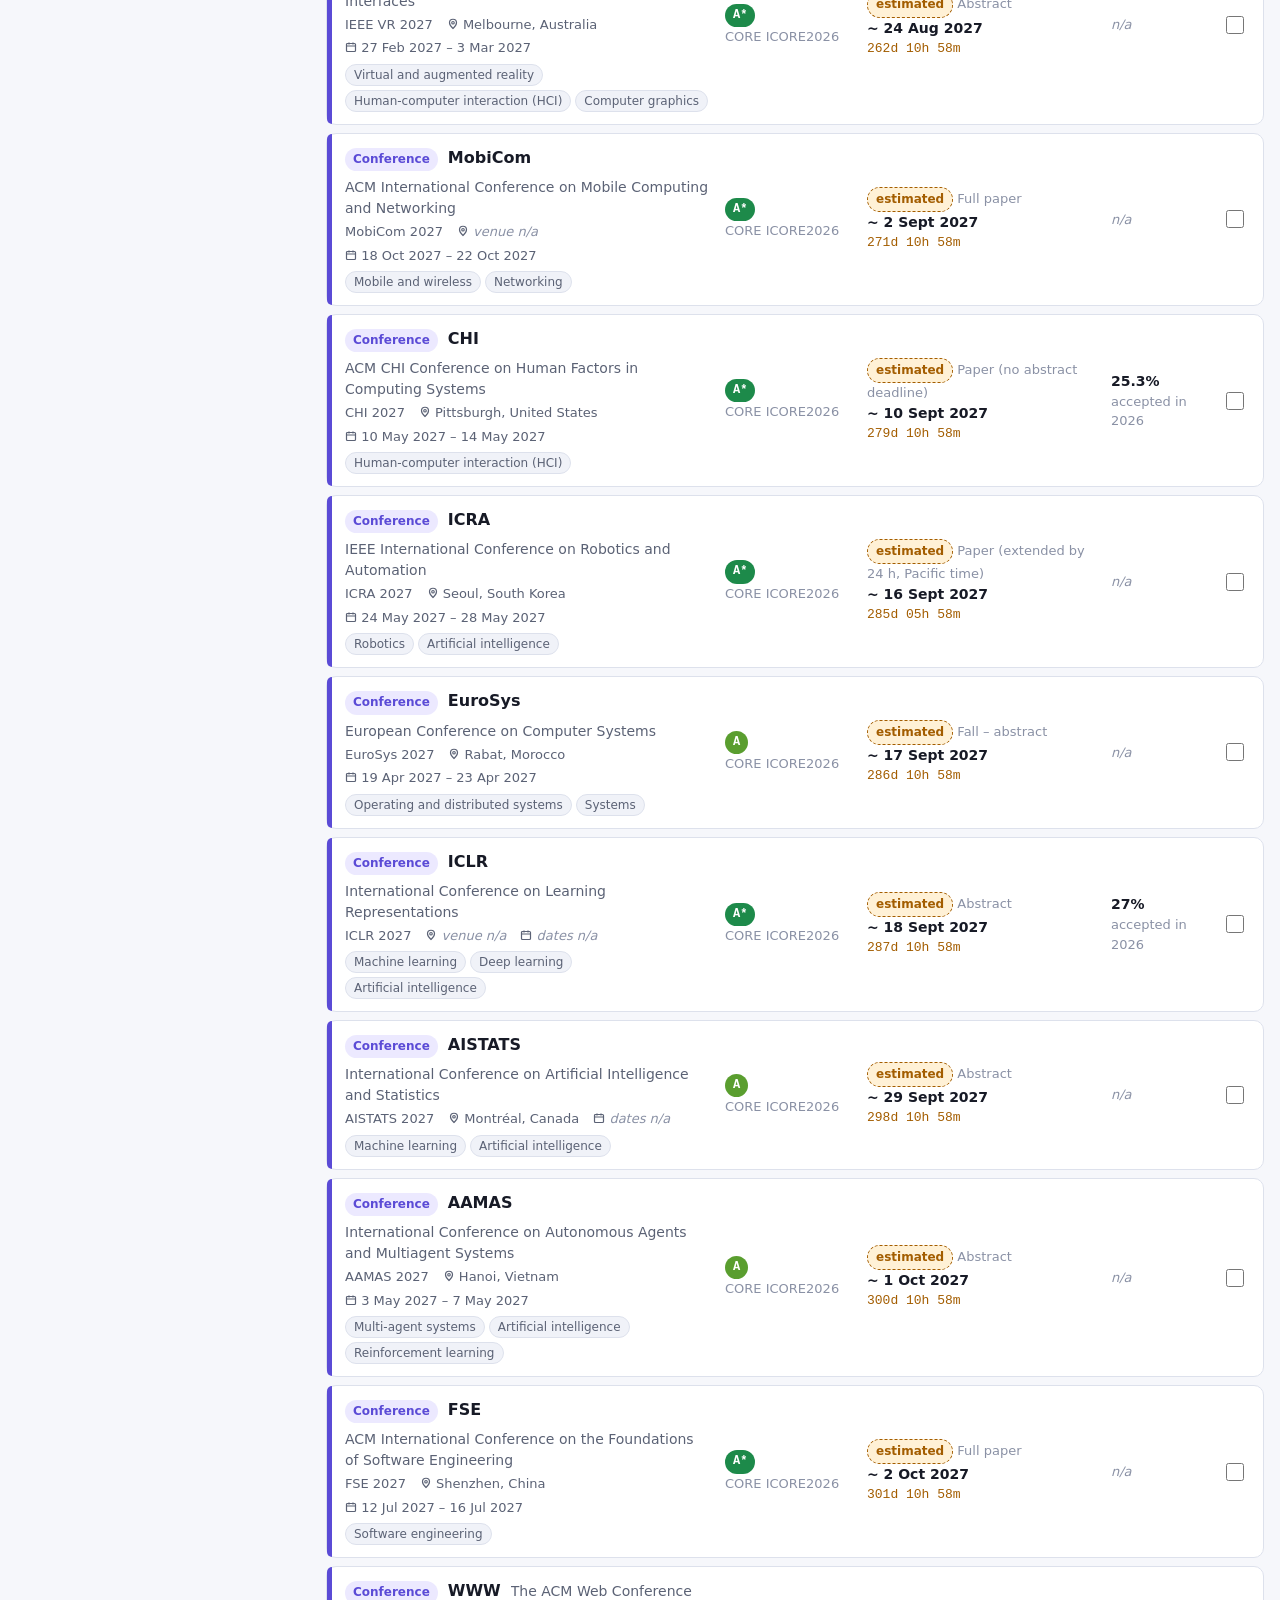
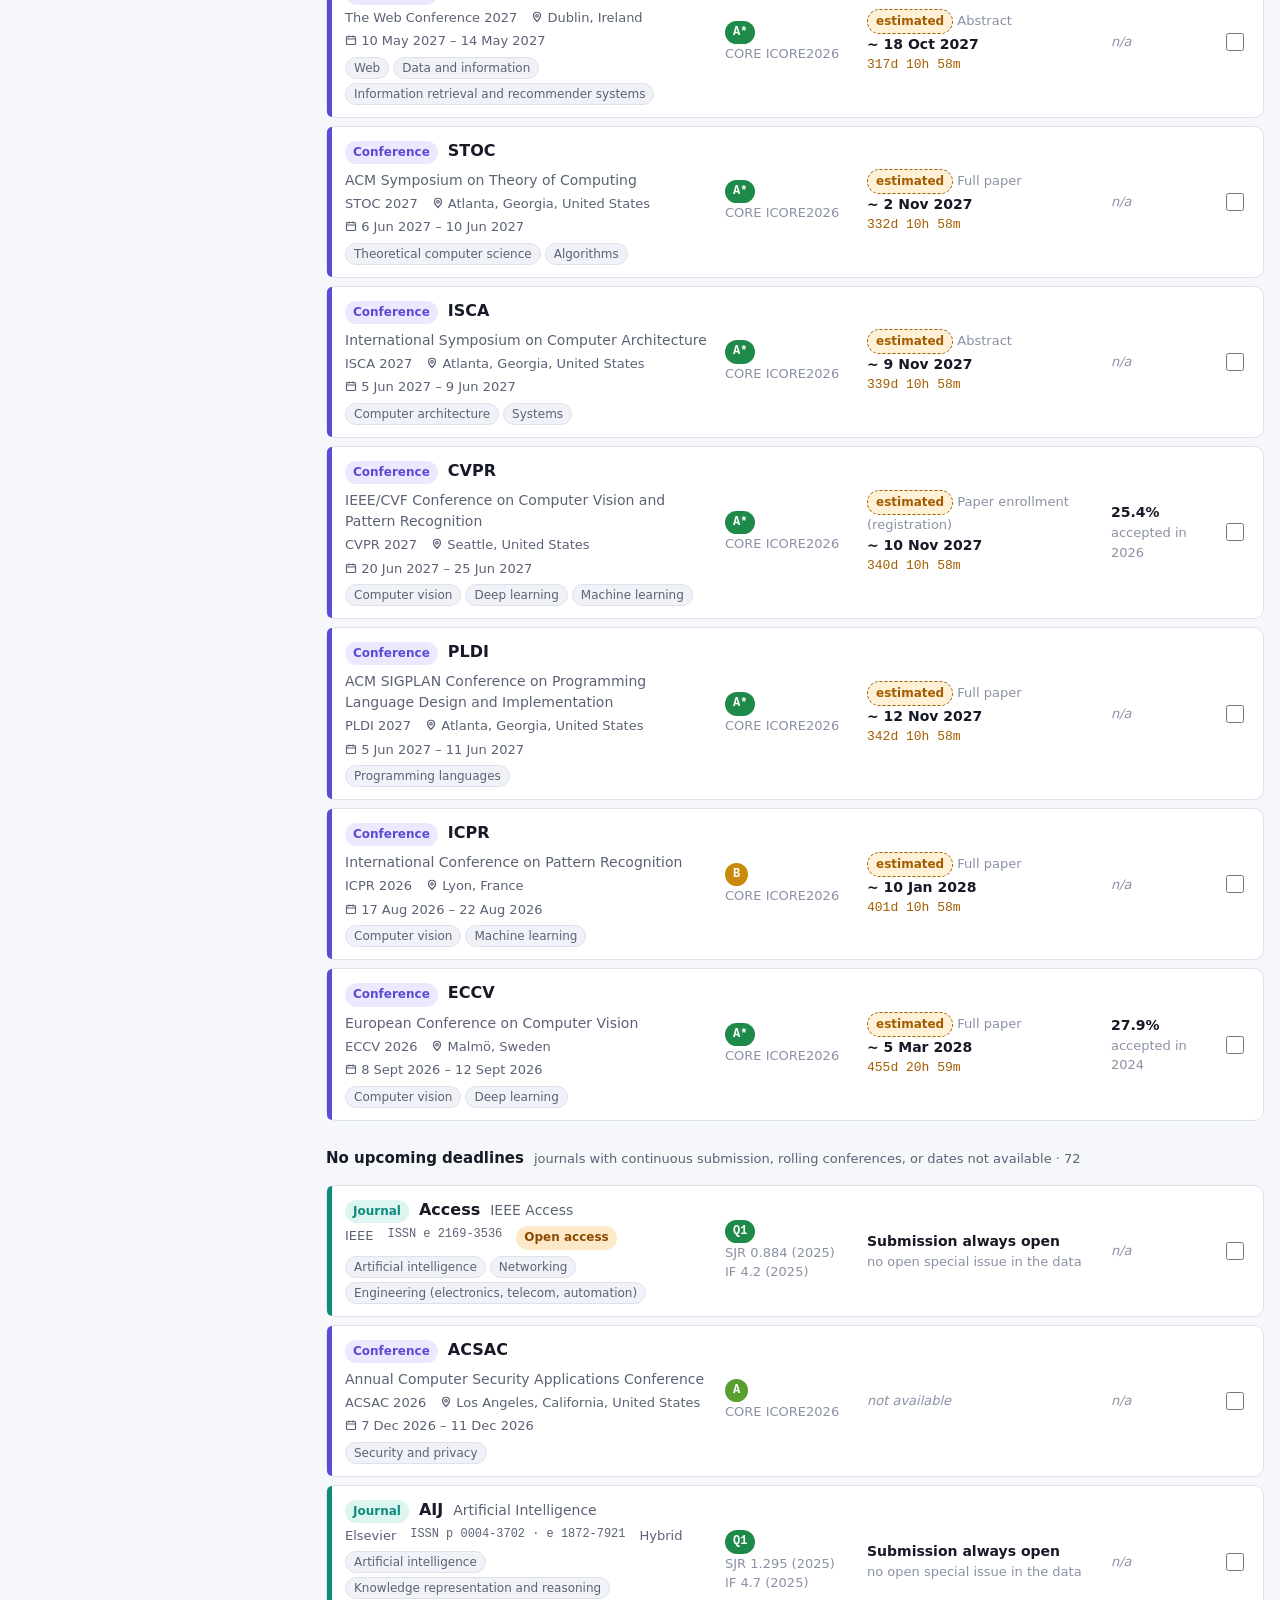
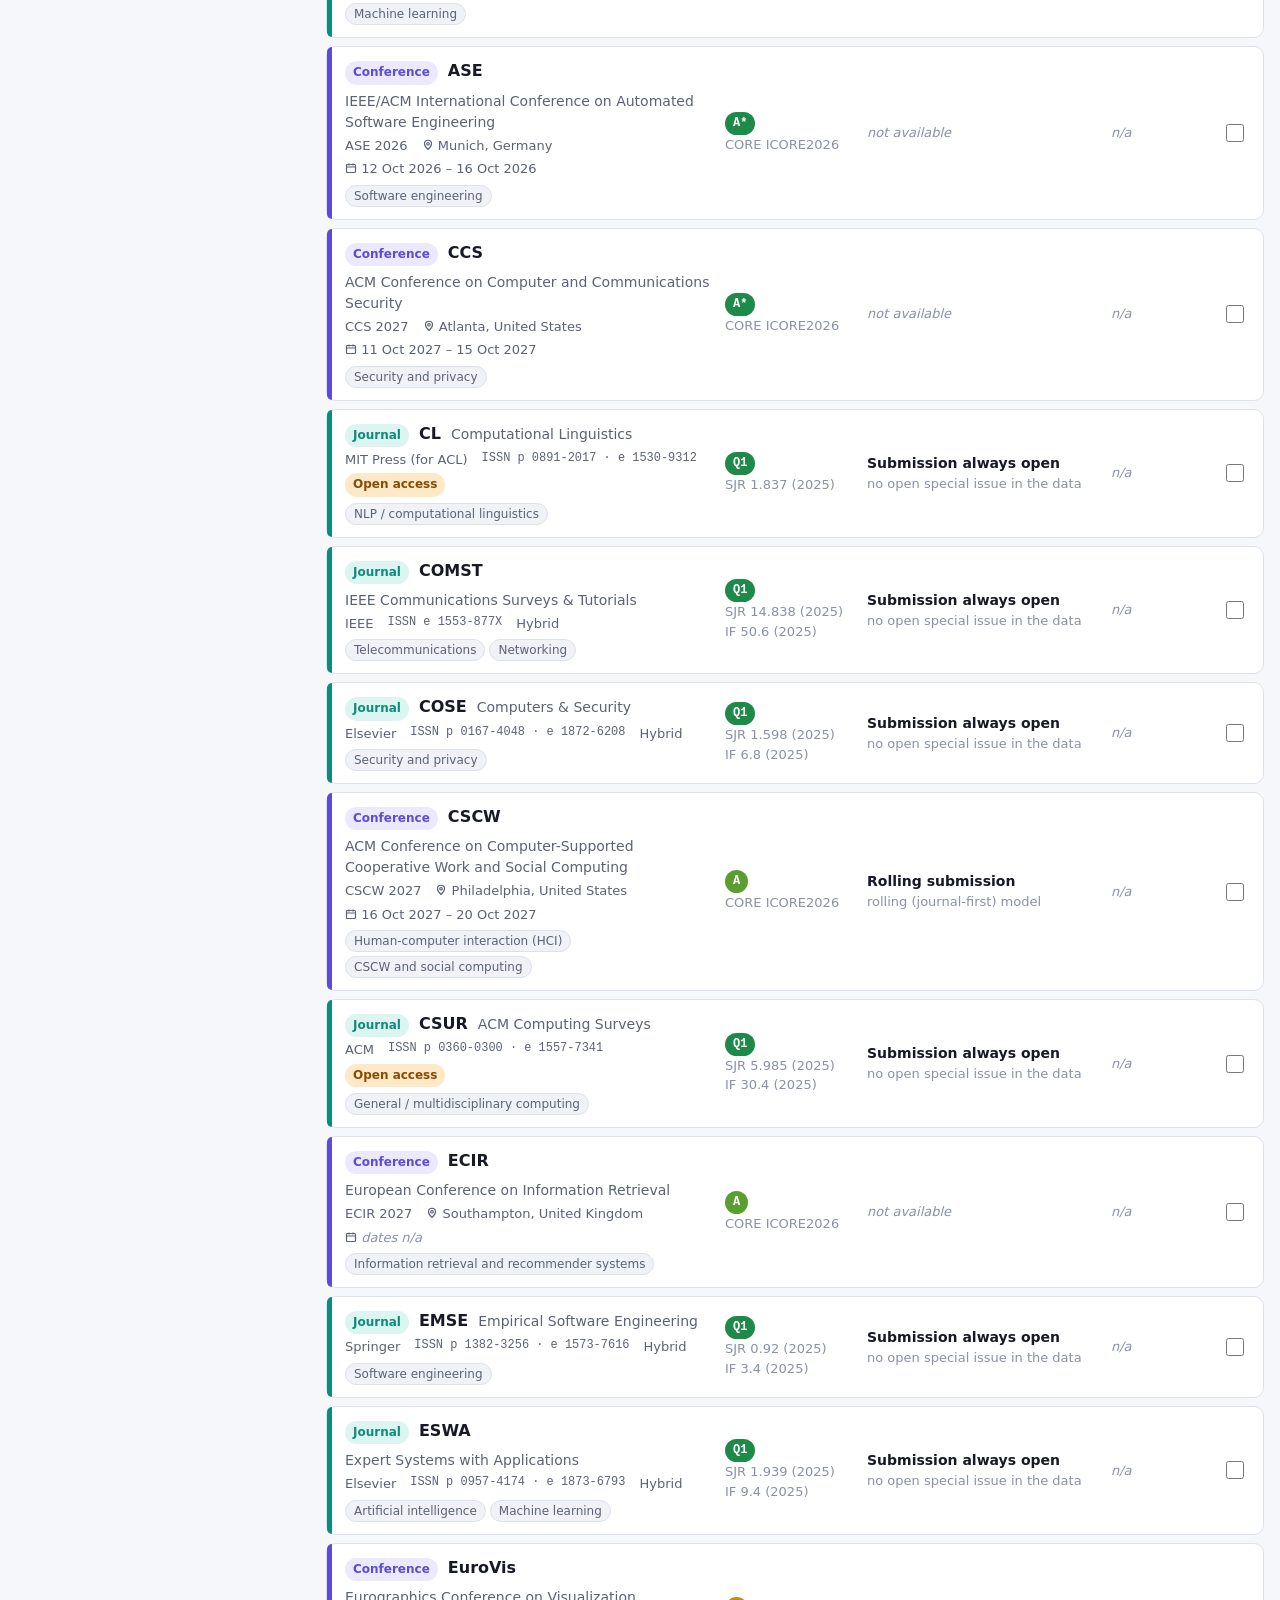
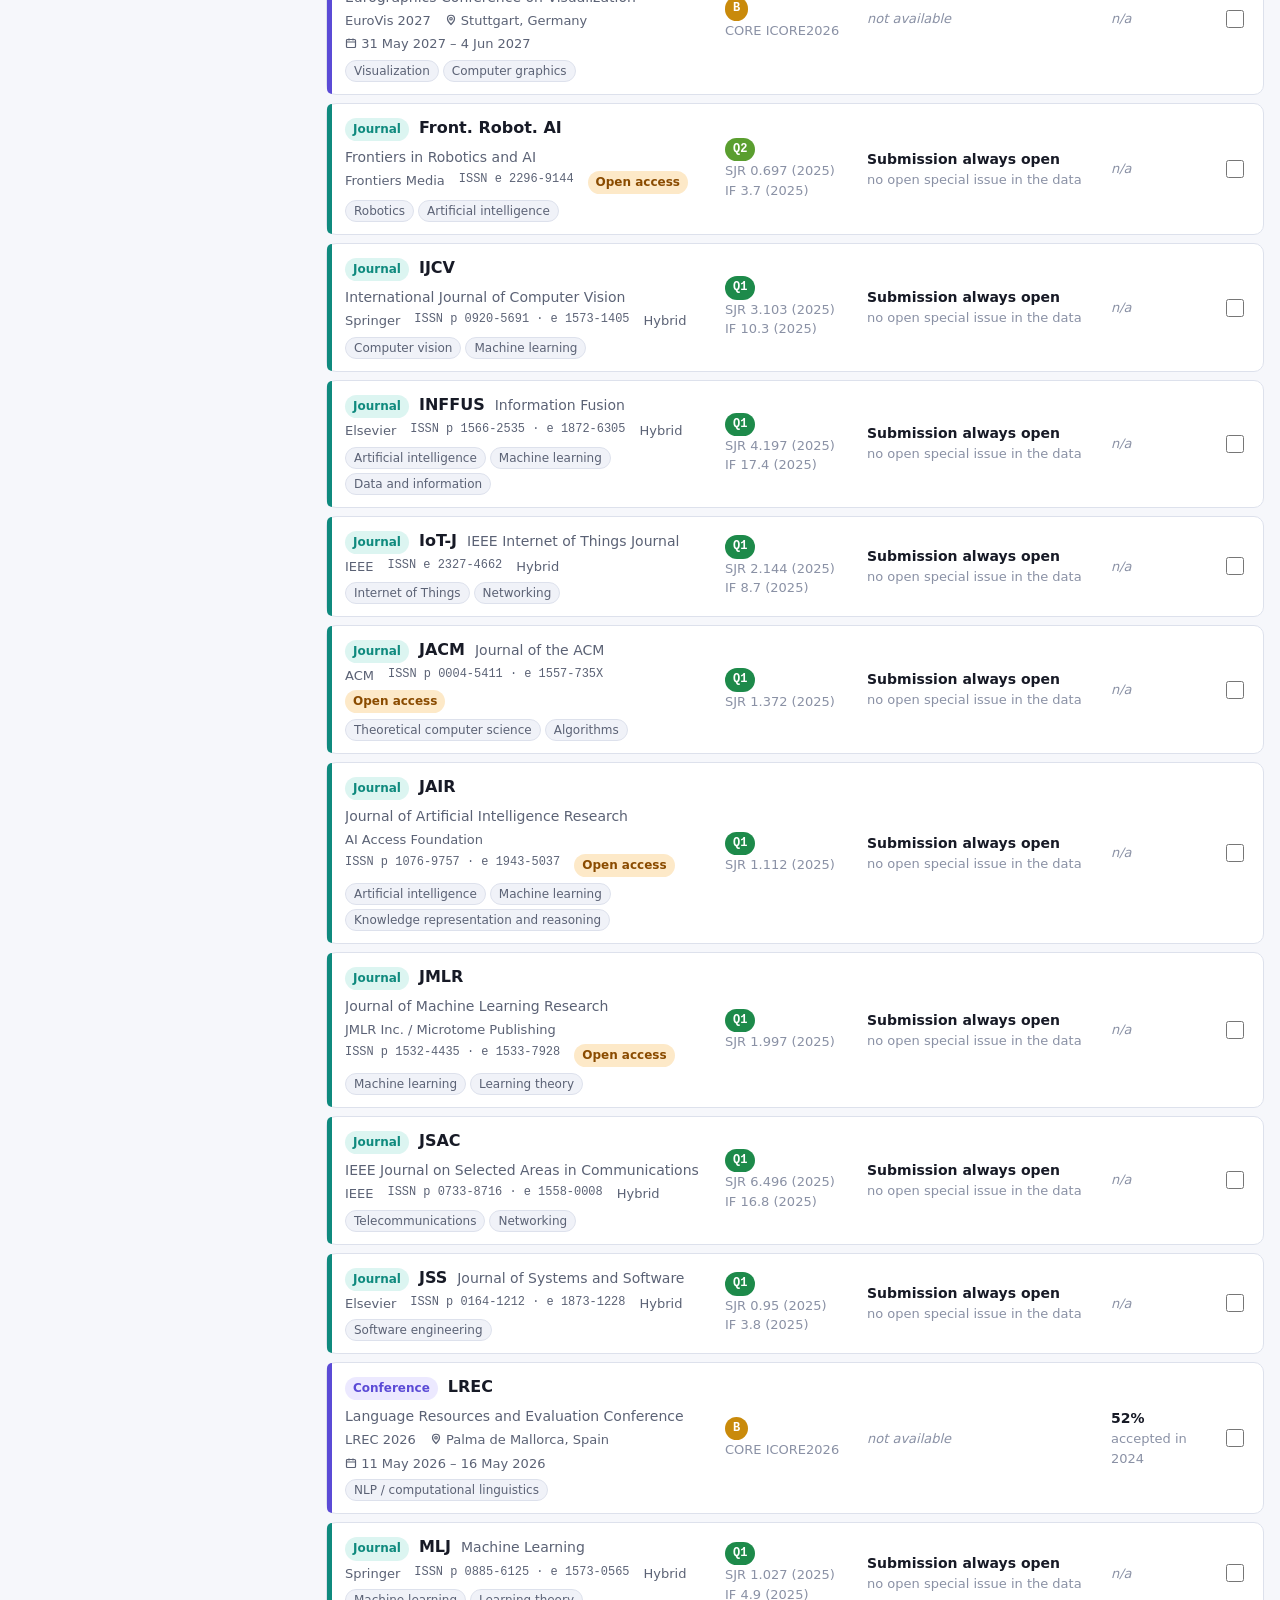
==== commit d022296d: "Fix stale-cache startup failure, compact language picker in header" ====
--- a/index.html
+++ b/index.html
@@ -10,7 +10,7 @@
     // Apply the saved theme before first paint.
     try { const t = localStorage.getItem("vf-theme"); if (t === "light" || t === "dark") document.documentElement.dataset.theme = t; } catch (e) {}
   </script>
-  <link rel="stylesheet" href="assets/css/style.css">
+  <link rel="stylesheet" href="assets/css/style.css?v=20261021b">
 </head>
 <body>
   <a class="skip-link" href="#results" data-i18n="skip.results">Skip to results</a>
@@ -25,8 +25,11 @@
         <a href="./" aria-current="page" data-i18n="nav.explore">Explore</a>
         <a href="guide.html" data-i18n="nav.guide">How publishing works</a>
       </nav>
-      <label class="sr-only" for="lang-select" data-i18n="lang.label">Language</label>
-      <select id="lang-select" class="lang-select"></select>
+      <label class="lang-picker" data-i18n-attr="title:lang.label" title="Language">
+        <svg width="16" height="16" viewBox="0 0 24 24" fill="none" stroke="currentColor" stroke-width="2" aria-hidden="true"><circle cx="12" cy="12" r="9"/><path d="M3 12h18M12 3a14 14 0 0 1 0 18M12 3a14 14 0 0 0 0 18"/></svg>
+        <span class="sr-only" data-i18n="lang.label">Language</span>
+        <select id="lang-select" class="lang-select"></select>
+      </label>
       <button class="icon-btn" id="theme-btn" type="button" aria-label="Theme">
         <span aria-hidden="true" id="theme-icon">◐</span><span class="lbl" id="theme-label">Auto</span>
       </button>
@@ -130,9 +133,9 @@
   <section class="modal" id="compare-modal" role="dialog" aria-modal="true" aria-labelledby="compare-title" hidden></section>
 
   <noscript><p style="padding:16px">This app requires JavaScript.</p></noscript>
-  <script src="assets/js/time.js"></script>
-  <script src="assets/js/i18n.js"></script>
-  <script src="assets/js/charts.js"></script>
-  <script src="assets/js/app.js"></script>
+  <script src="assets/js/time.js?v=20261021b"></script>
+  <script src="assets/js/i18n.js?v=20261021b"></script>
+  <script src="assets/js/charts.js?v=20261021b"></script>
+  <script src="assets/js/app.js?v=20261021b"></script>
 </body>
 </html>
--- a/assets/css/style.css
+++ b/assets/css/style.css
@@ -85,7 +85,18 @@
 .main-nav a[aria-current="page"] { color: var(--text); background: var(--surface-2); }
 .main-nav a:hover, .icon-btn:hover { color: var(--text); background: var(--surface-2); }
 .icon-btn { display: inline-flex; align-items: center; gap: 6px; border-color: var(--border); }
-.lang-select { width: auto; padding: 6px 8px; font-size: 14px; }
+.main-nav a { white-space: nowrap; }
+.brand > span { white-space: nowrap; }
+.lang-picker {
+  display: inline-flex; align-items: center; gap: 6px; padding: 0 4px 0 10px; height: 36px; flex: none;
+  border: 1px solid var(--border); border-radius: var(--radius-sm); color: var(--muted); cursor: pointer;
+}
+.lang-picker:hover, .lang-picker:focus-within { color: var(--text); background: var(--surface-2); }
+.lang-picker select.lang-select {
+  width: auto; border: 0; background: transparent; padding: 6px 4px; font-size: 14px; color: inherit; cursor: pointer;
+}
+.lang-picker select.lang-select:focus-visible { outline: none; }
+.lang-picker:focus-within { outline: 2px solid var(--accent); outline-offset: 2px; }
 
 /* ---------- Layout ---------- */
 .layout { max-width: 1400px; margin: 0 auto; padding: 16px; display: grid; grid-template-columns: 290px minmax(0, 1fr); gap: 20px; align-items: start; }
@@ -291,12 +302,16 @@
   .cell-label { display: block; }
   .header-inner { flex-wrap: wrap; gap: 8px; }
   .brand small { display: none; }
+  .brand { flex: 1; min-width: 0; }
+  .brand > span { overflow: hidden; text-overflow: ellipsis; }
+  .main-nav { order: 3; width: 100%; margin-left: 0; }
   .drawer-head h2 { font-size: 18px; }
   .drawer-body, .drawer-head { padding-left: 16px; padding-right: 16px; }
 }
 @media (max-width: 520px) {
   .main-nav a { padding: 6px 8px; }
   .icon-btn .lbl { display: none; }
+  .lang-picker select.lang-select { max-width: 84px; }
   .row { grid-template-columns: minmax(0, 1fr) minmax(0, 1.3fr); }
   .compare-tray { border-radius: var(--radius); left: 16px; right: 16px; transform: none; }
 }
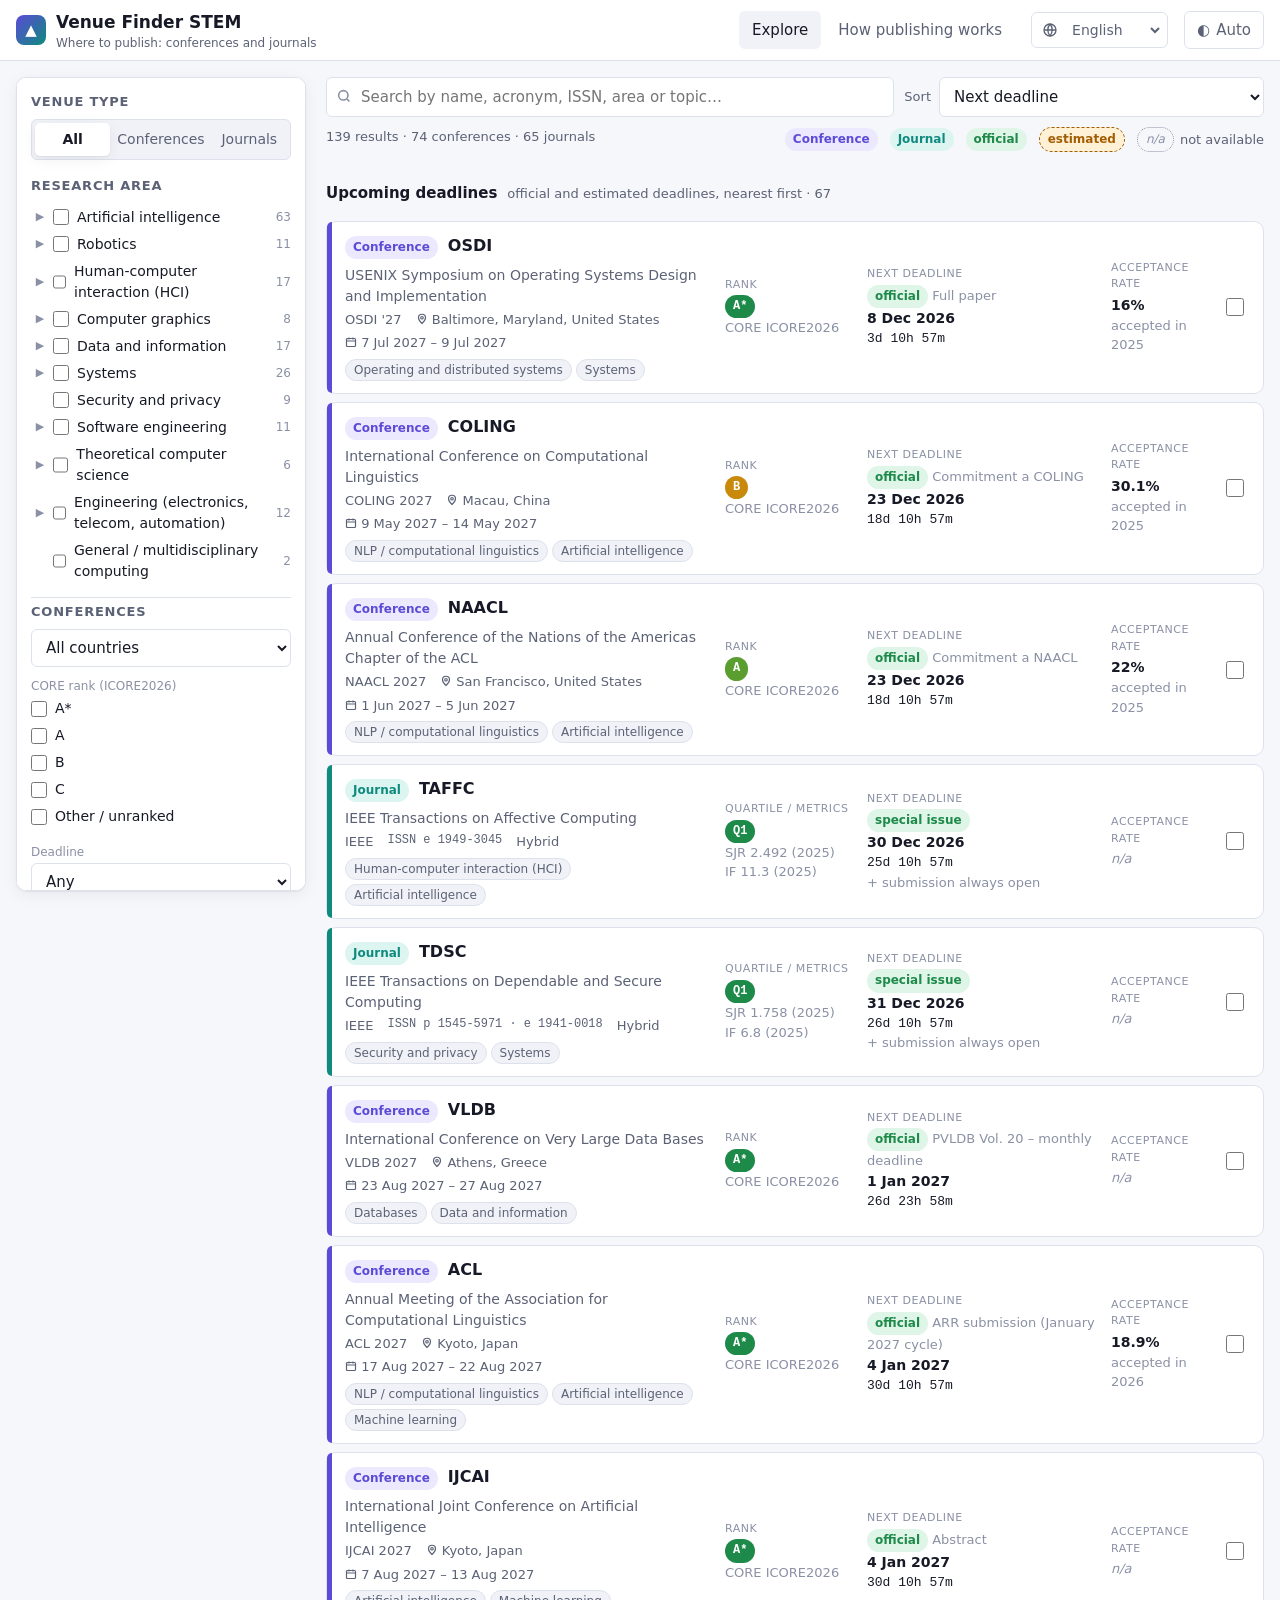
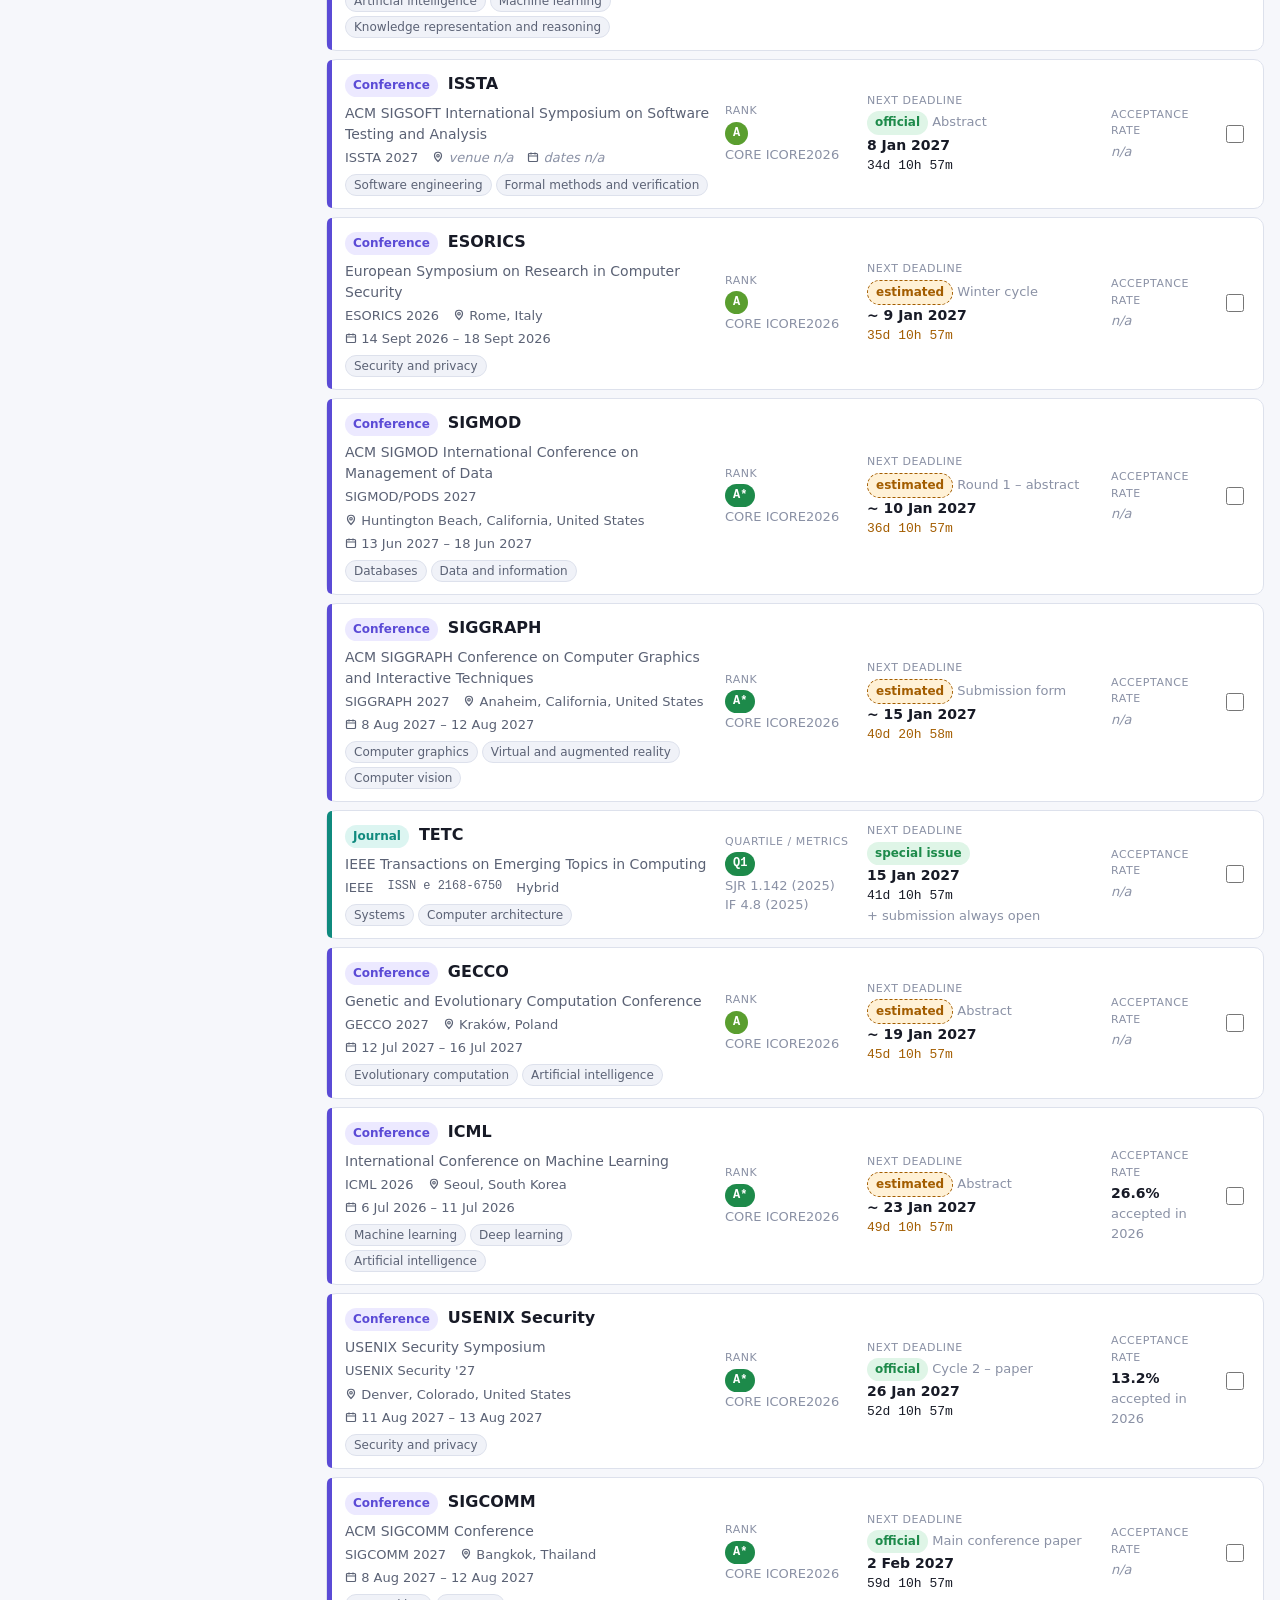
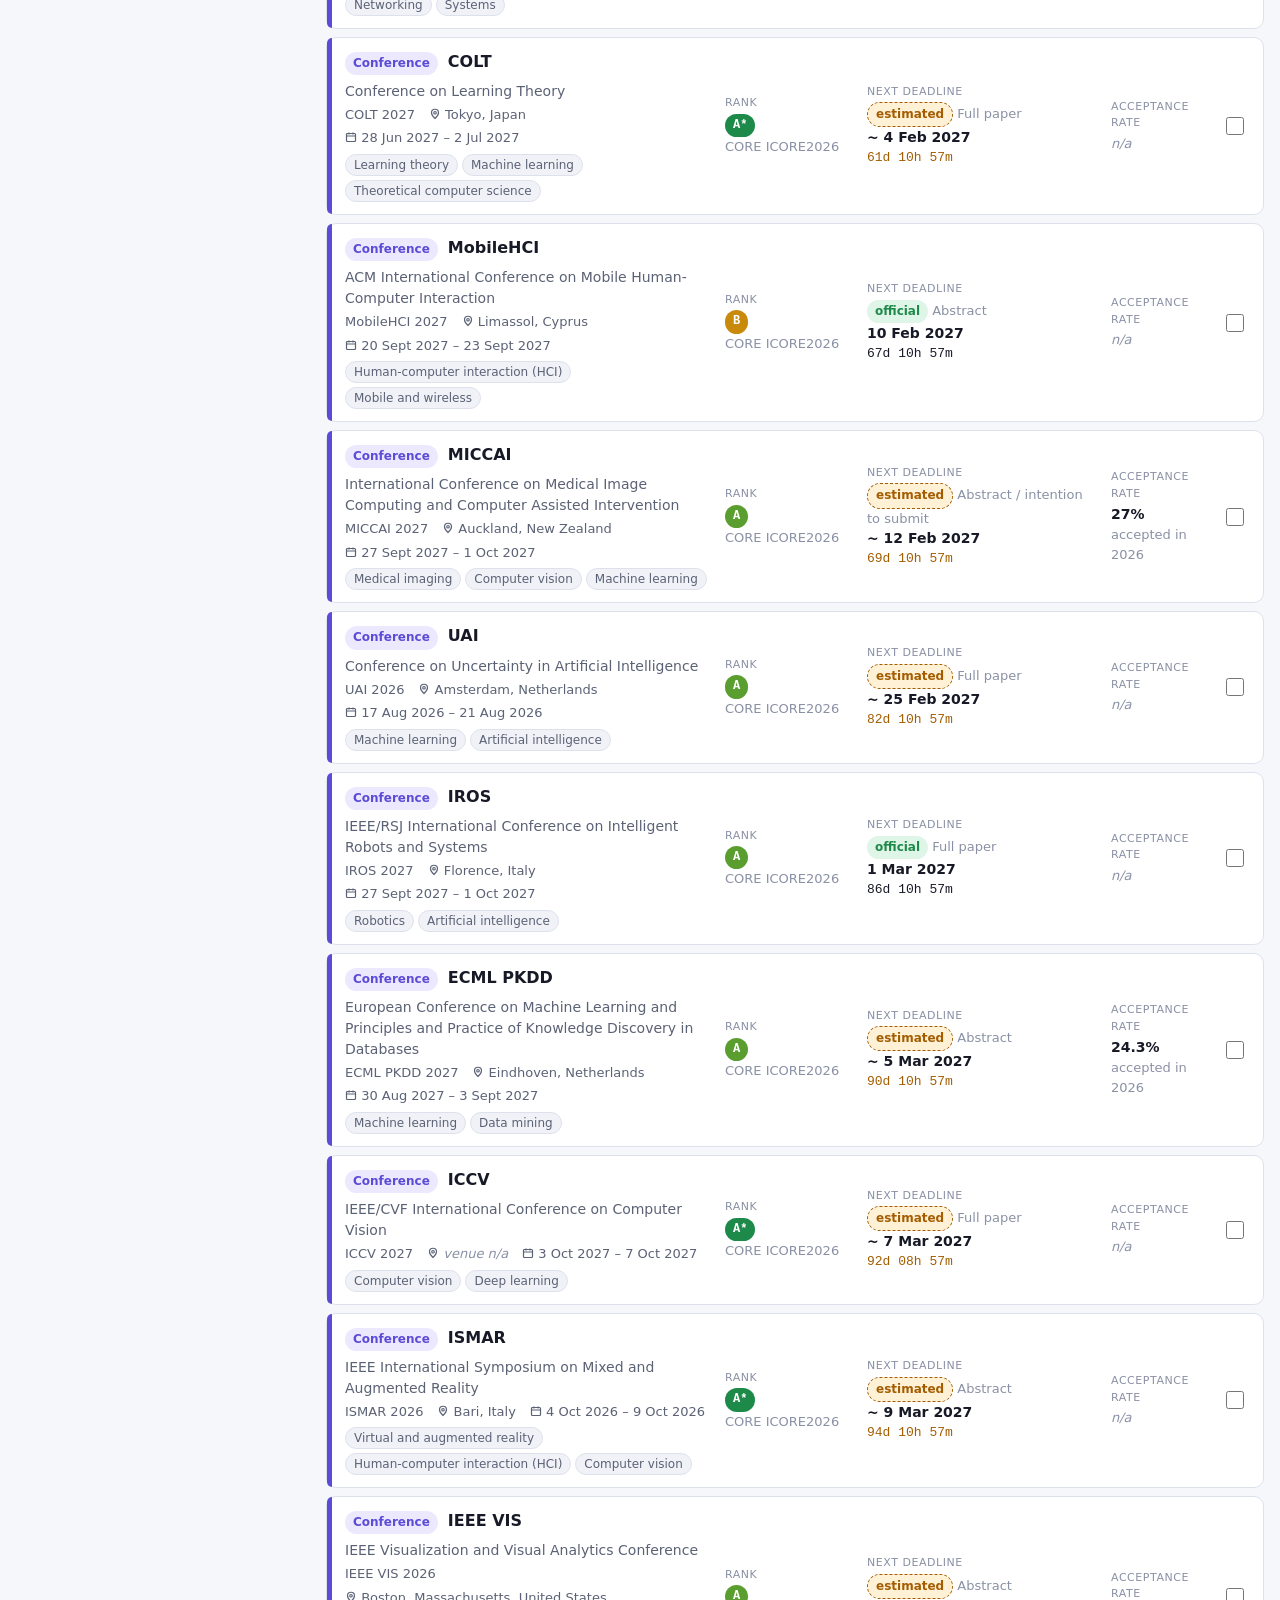
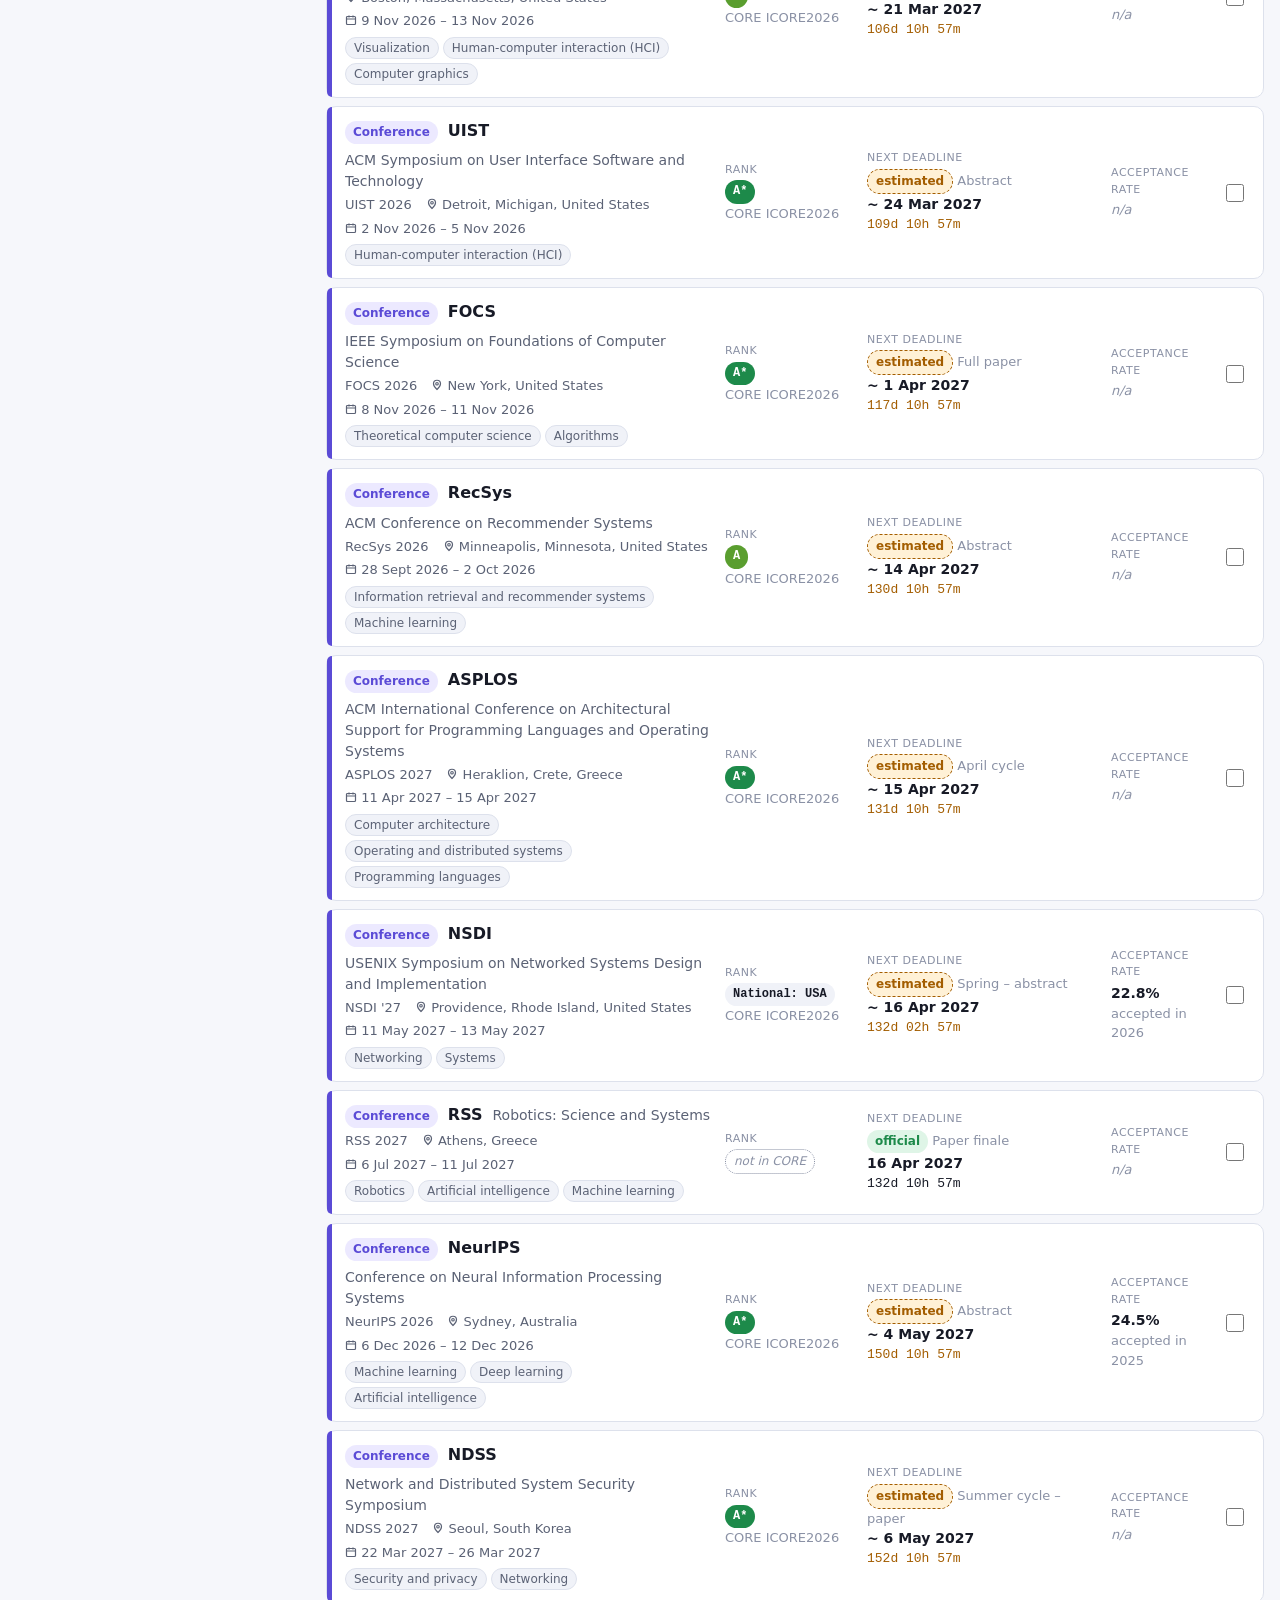
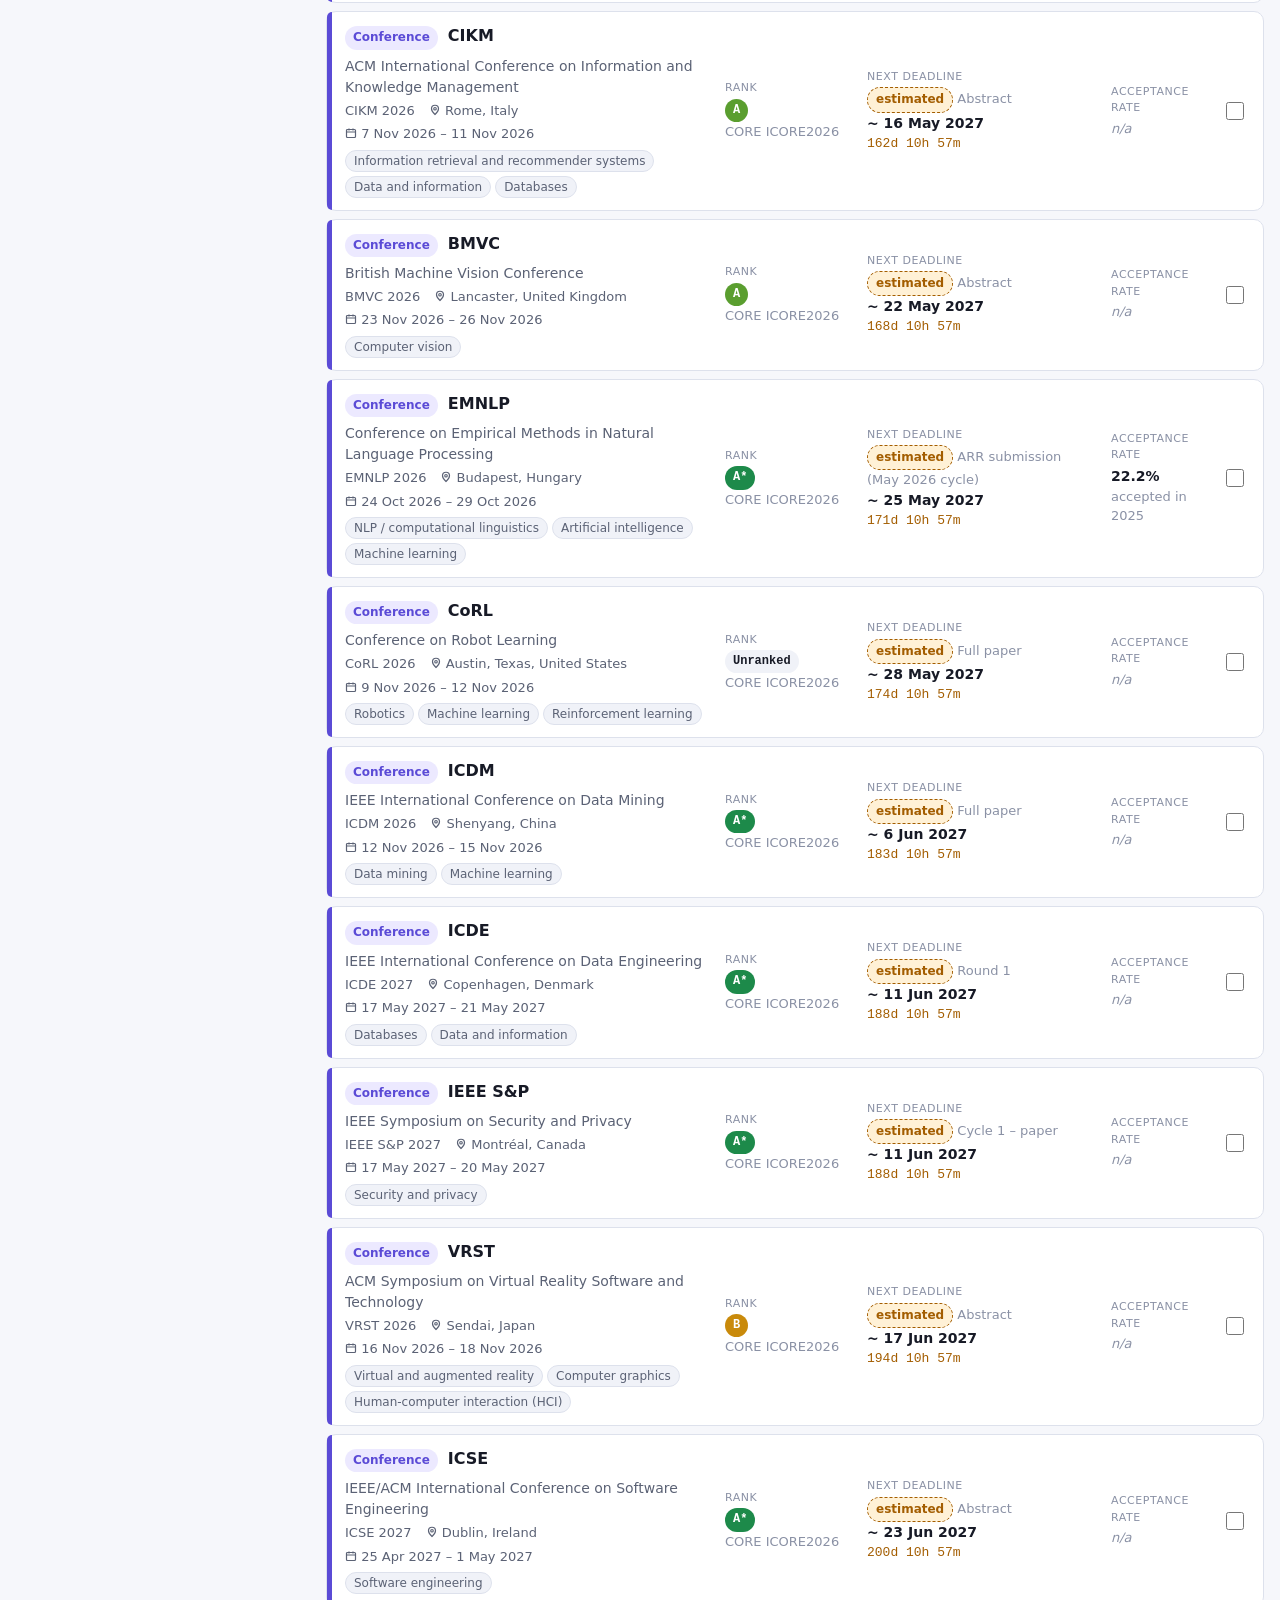
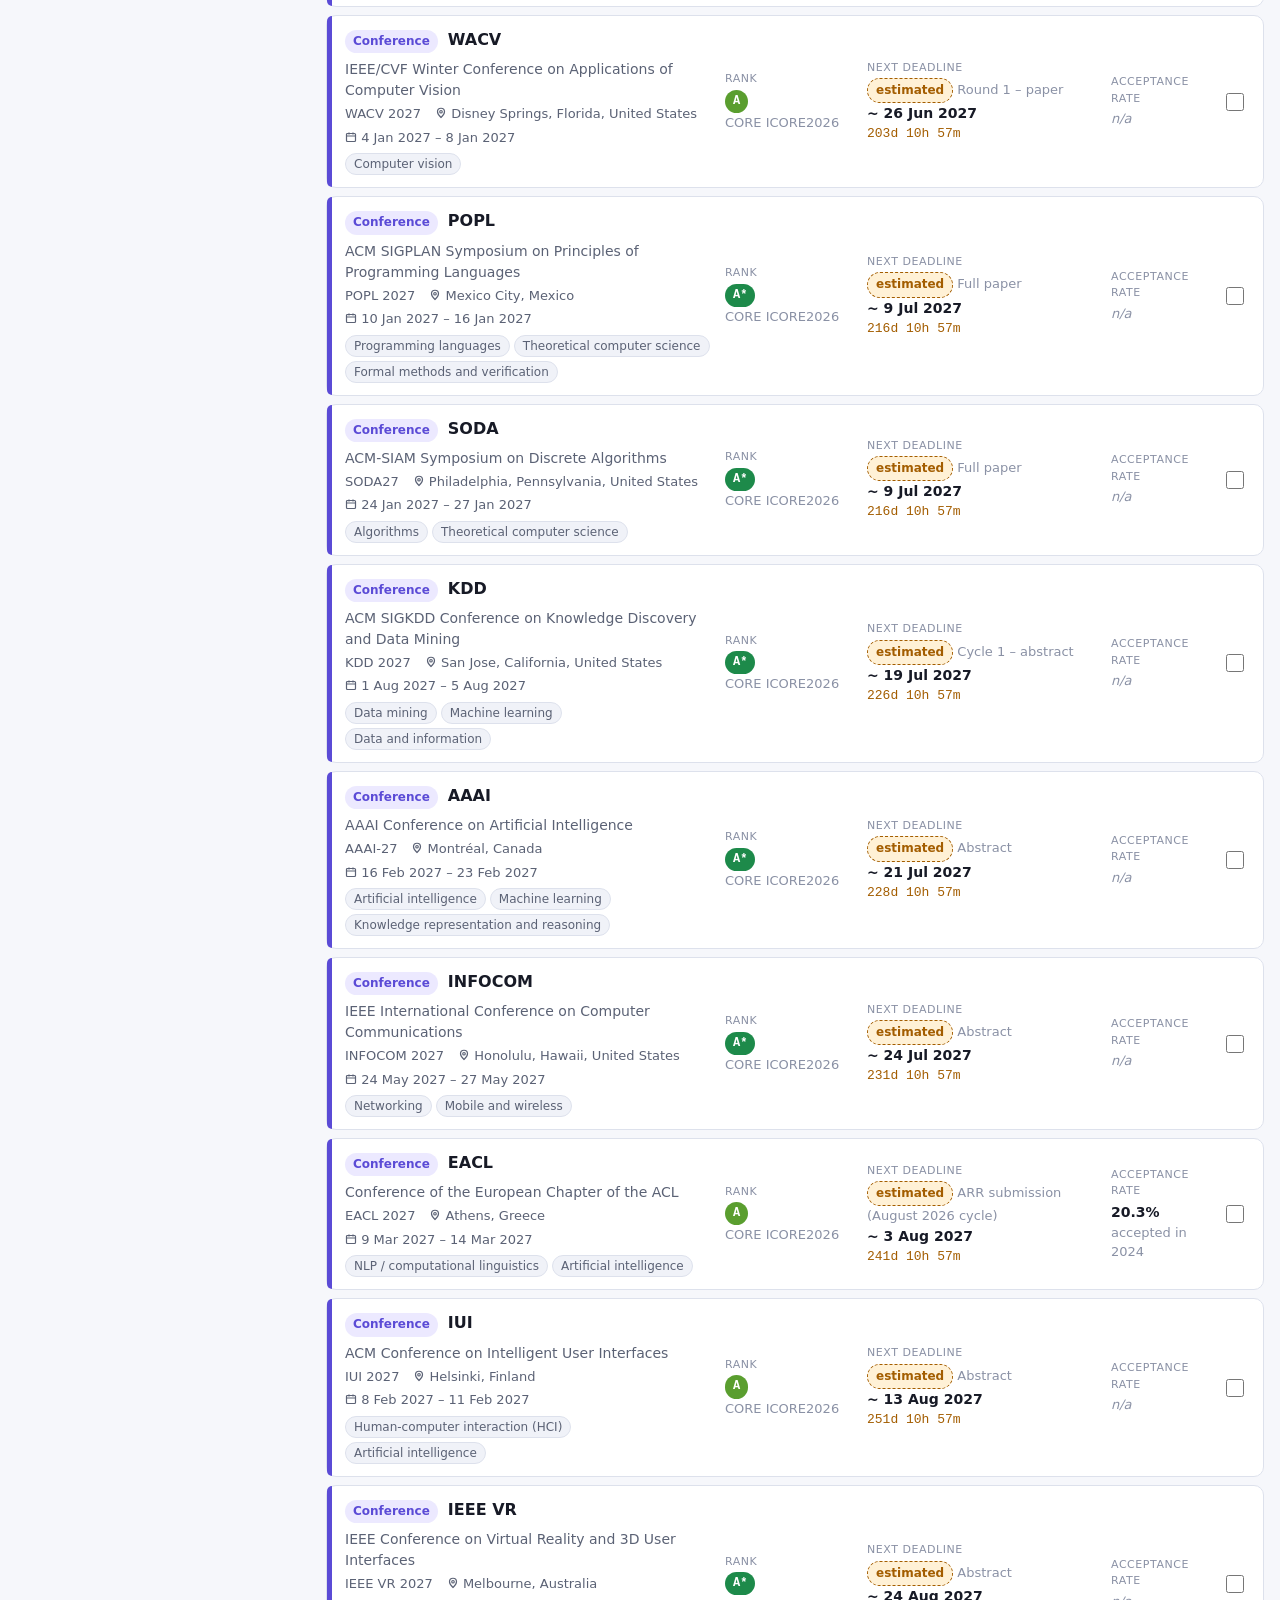
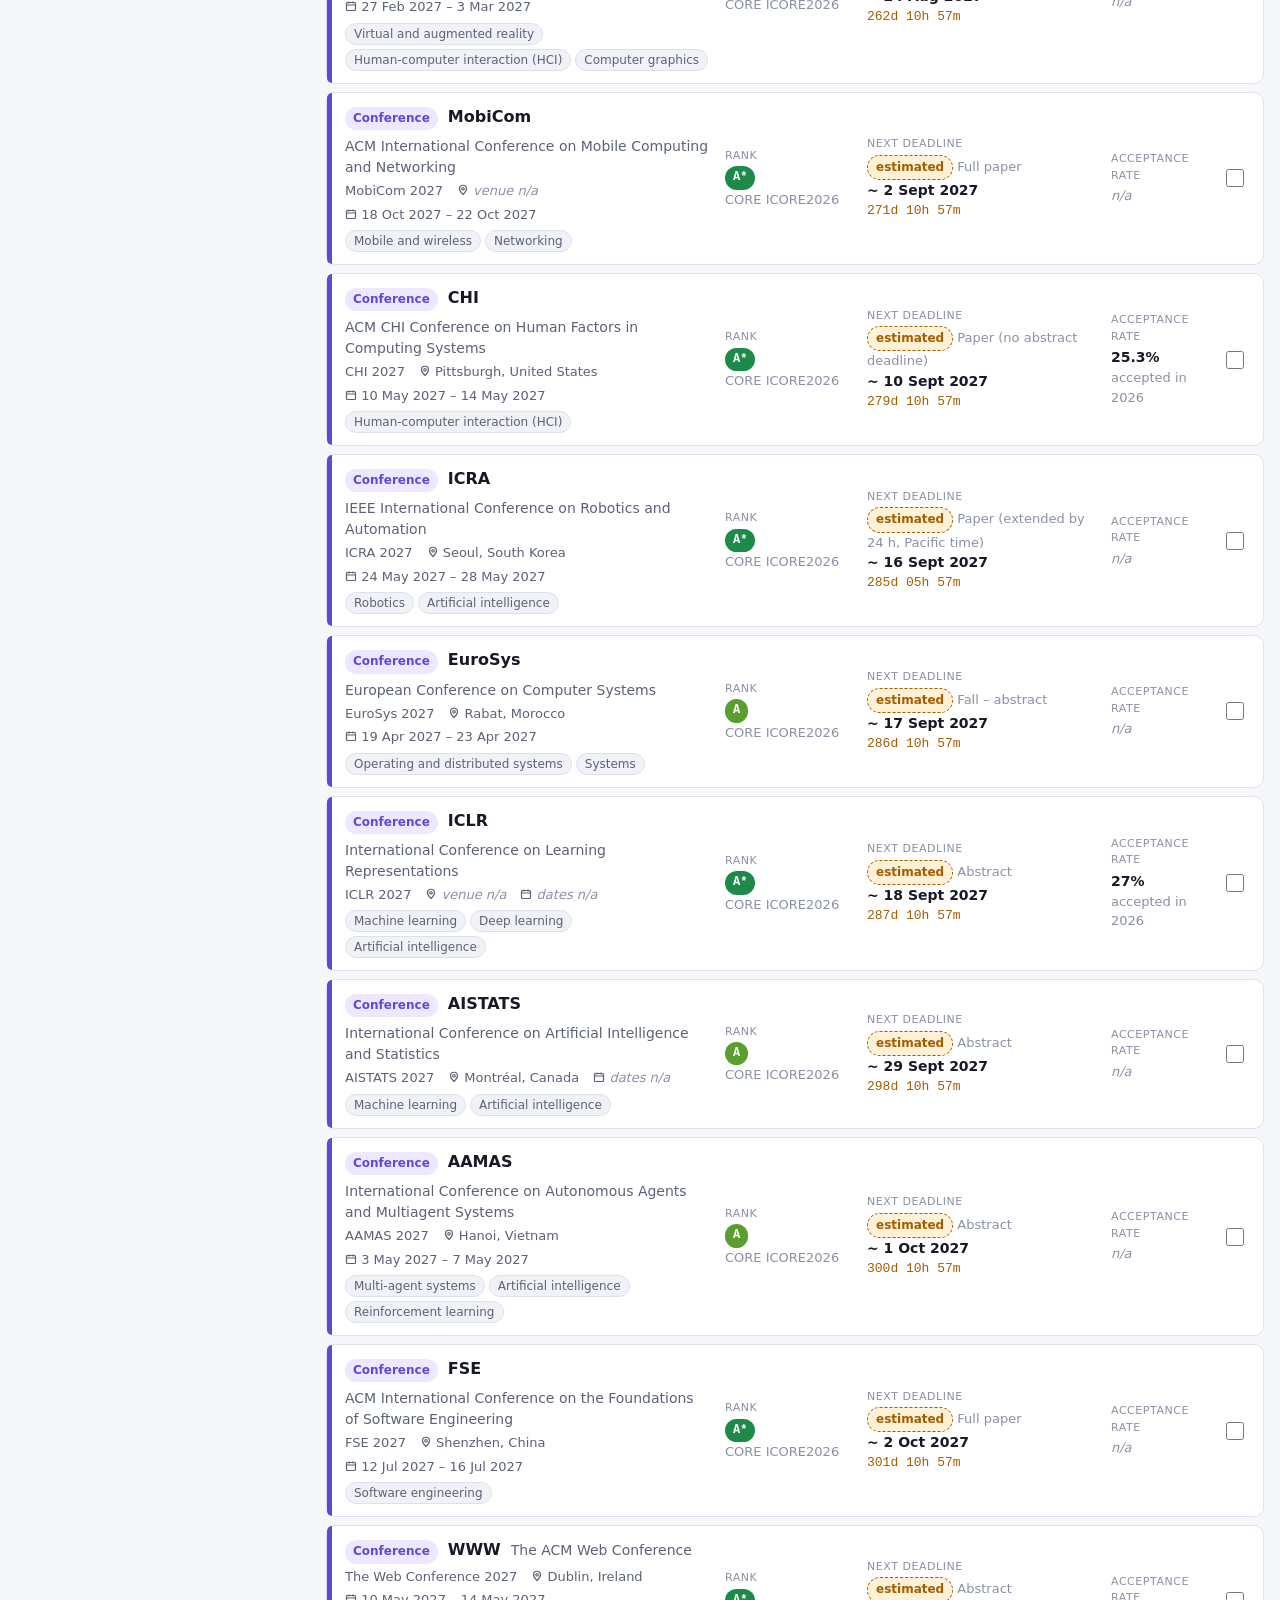
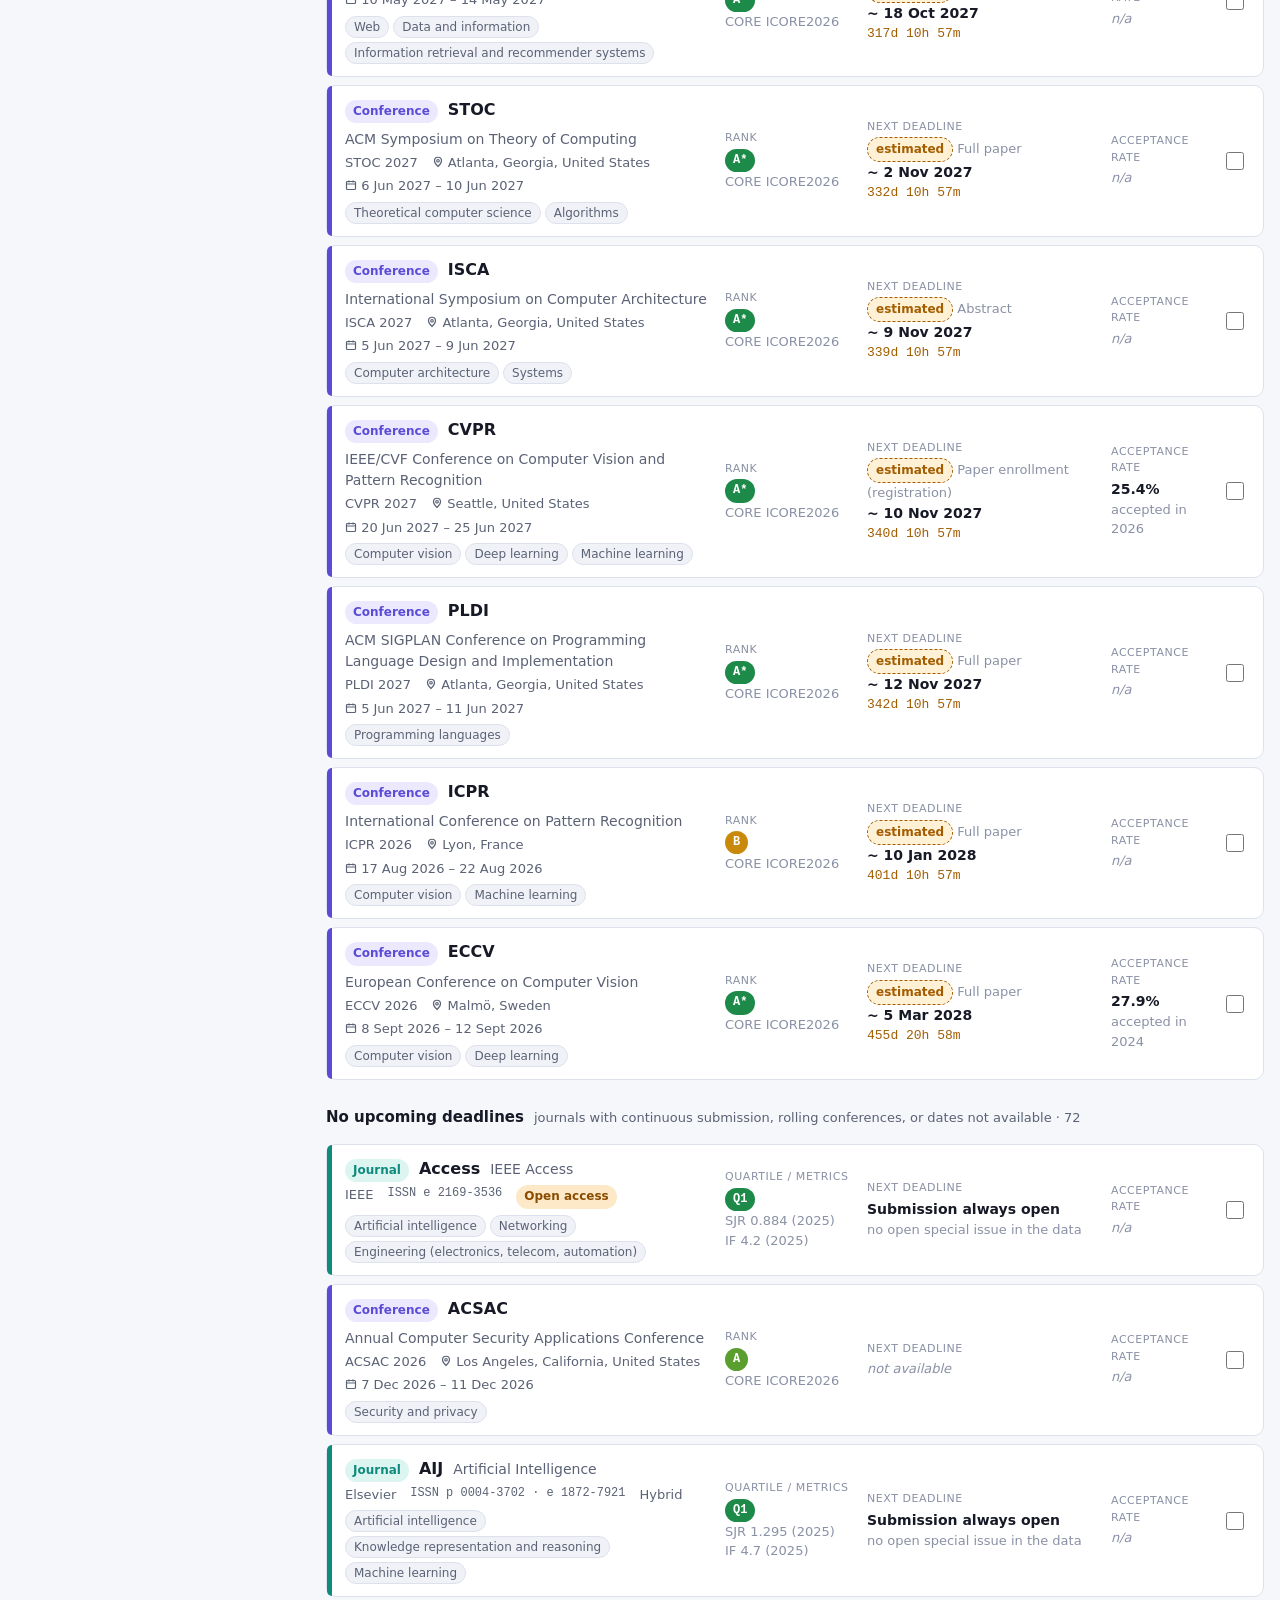
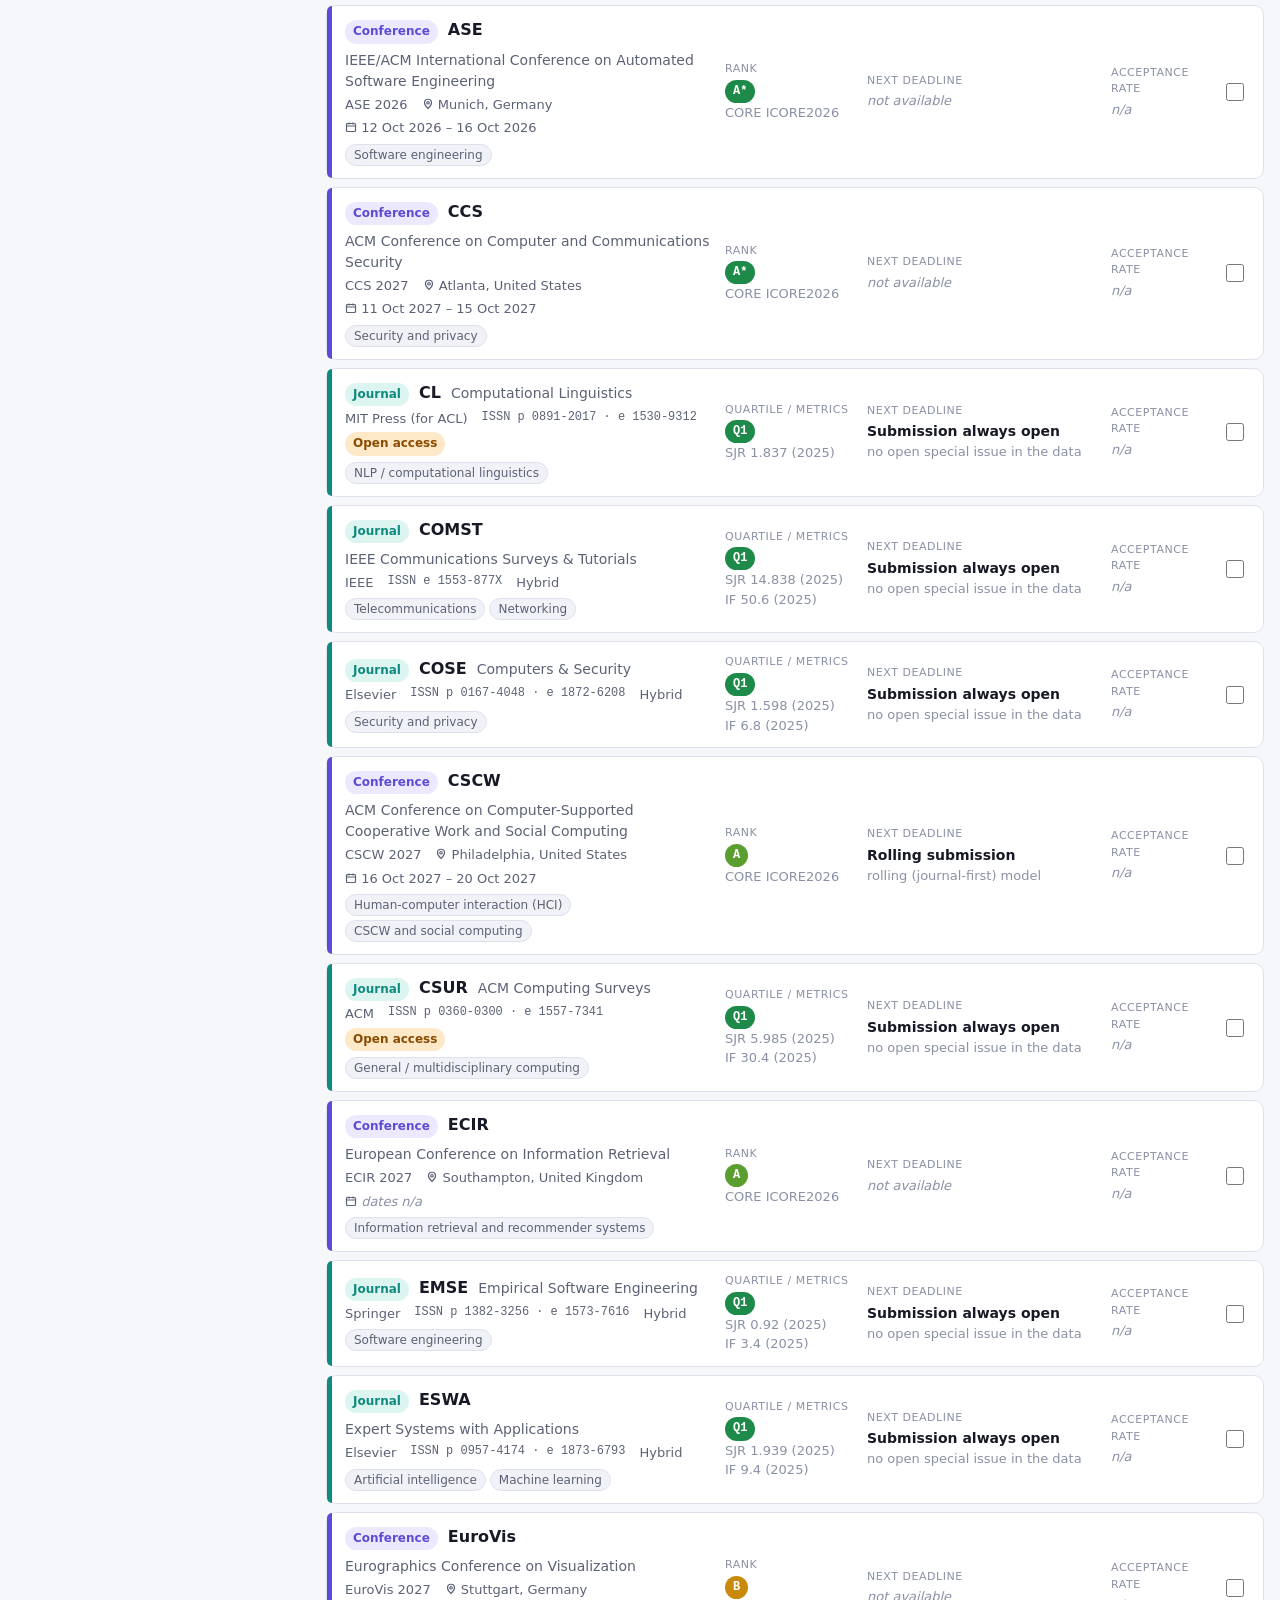
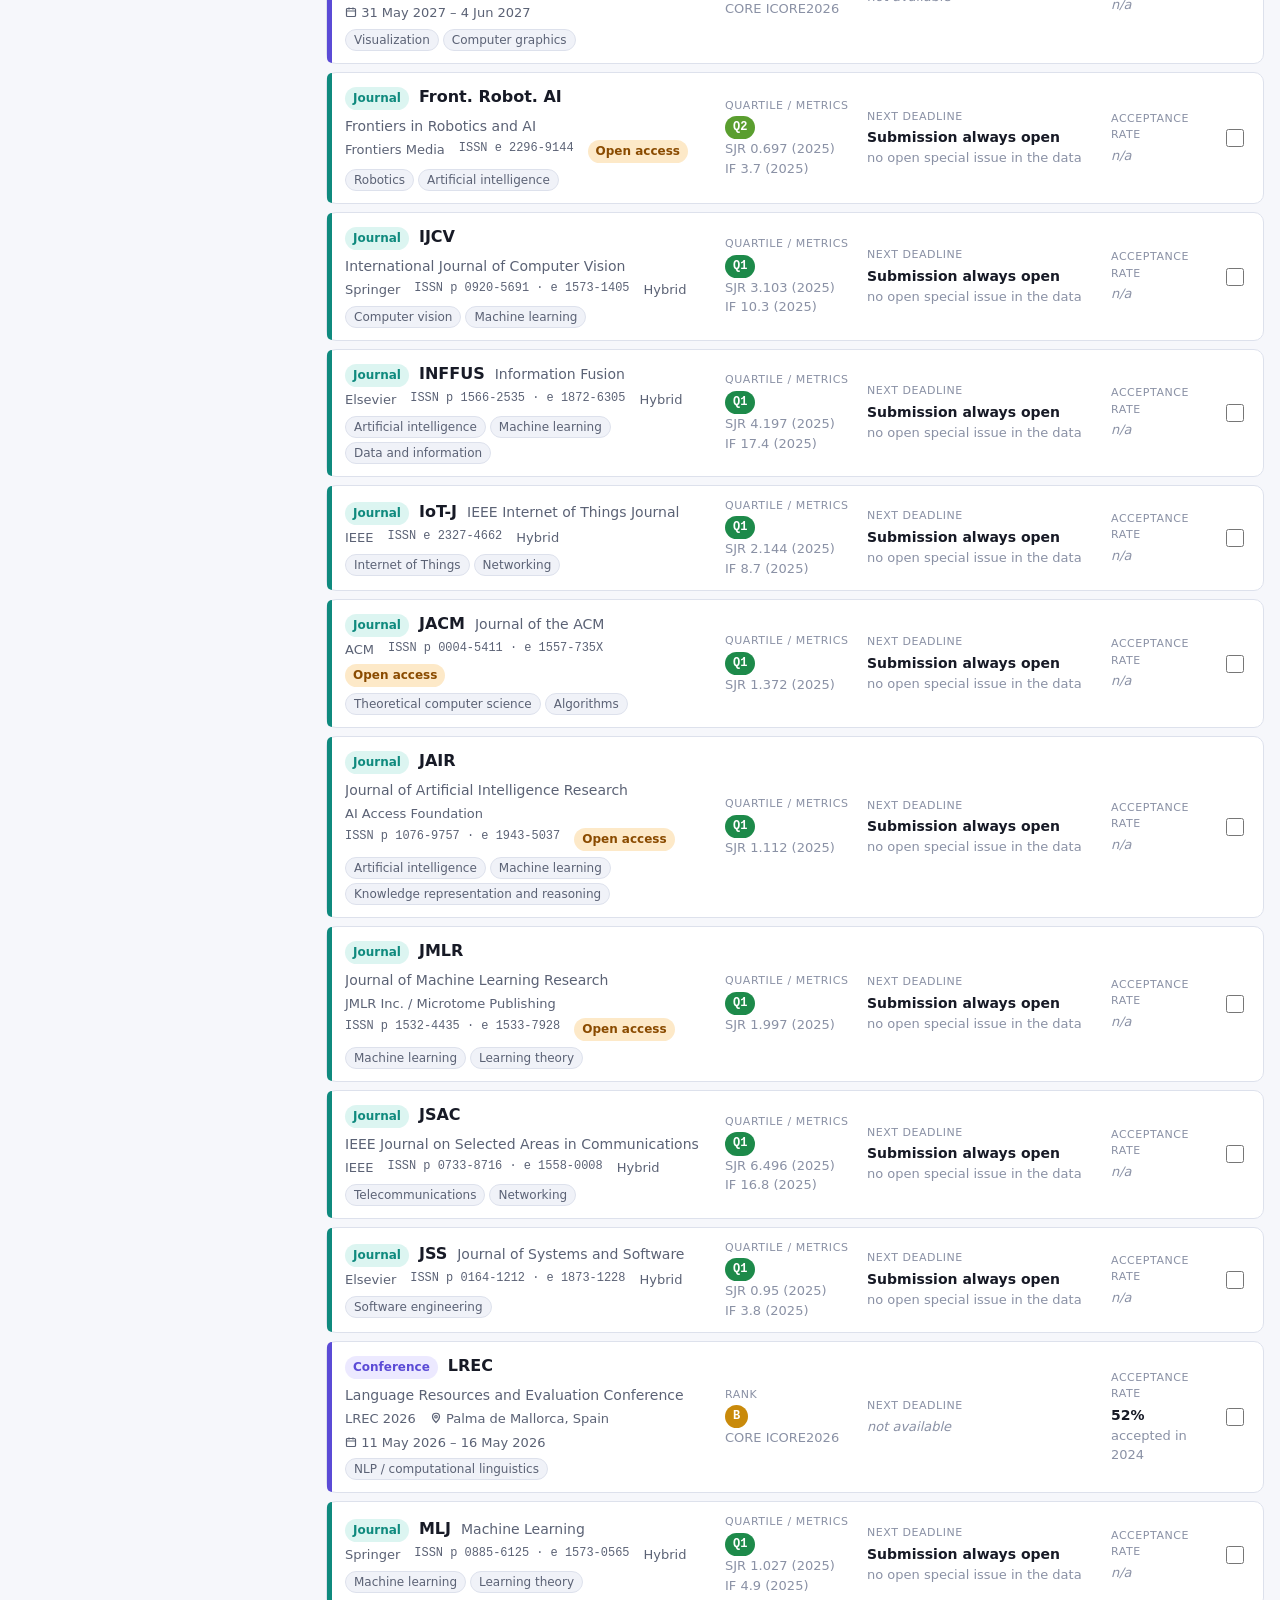
==== commit 927a3f79: "Weekly data check workflow, in-cell labels instead of column header" ====
--- a/index.html
+++ b/index.html
@@ -10,7 +10,7 @@
     // Apply the saved theme before first paint.
     try { const t = localStorage.getItem("vf-theme"); if (t === "light" || t === "dark") document.documentElement.dataset.theme = t; } catch (e) {}
   </script>
-  <link rel="stylesheet" href="assets/css/style.css?v=20261021b">
+  <link rel="stylesheet" href="assets/css/style.css?v=20261022a">
 </head>
 <body>
   <a class="skip-link" href="#results" data-i18n="skip.results">Skip to results</a>
@@ -133,9 +133,9 @@
   <section class="modal" id="compare-modal" role="dialog" aria-modal="true" aria-labelledby="compare-title" hidden></section>
 
   <noscript><p style="padding:16px">This app requires JavaScript.</p></noscript>
-  <script src="assets/js/time.js?v=20261021b"></script>
-  <script src="assets/js/i18n.js?v=20261021b"></script>
-  <script src="assets/js/charts.js?v=20261021b"></script>
-  <script src="assets/js/app.js?v=20261021b"></script>
+  <script src="assets/js/time.js?v=20261022a"></script>
+  <script src="assets/js/i18n.js?v=20261022a"></script>
+  <script src="assets/js/charts.js?v=20261022a"></script>
+  <script src="assets/js/app.js?v=20261022a"></script>
 </body>
 </html>
--- a/assets/css/style.css
+++ b/assets/css/style.css
@@ -180,14 +180,13 @@
 .row-title .open-btn:focus-visible { outline: 2px solid var(--accent); outline-offset: 2px; border-radius: 4px; }
 .row-sub { display: flex; flex-wrap: wrap; gap: 4px 14px; font-size: 13px; color: var(--muted); margin-top: 3px; }
 .row .chips { margin-top: 6px; }
-.cell-label { display: none; font-size: 11px; text-transform: uppercase; letter-spacing: .05em; color: var(--faint); }
+.cell-label { display: block; margin-bottom: 2px; font-size: 11px; text-transform: uppercase; letter-spacing: .05em; color: var(--faint); }
 .cell { font-size: 13px; }
 .cell .big { font-size: 14px; font-weight: 600; color: var(--text); }
 .countdown { font-family: var(--mono); font-size: 13px; }
 .compare-cell { display: flex; justify-content: center; }
 .compare-cell input { width: 18px; height: 18px; accent-color: var(--accent); cursor: pointer; }
 .empty { text-align: center; padding: 40px 16px; color: var(--muted); background: var(--surface); border: 1px dashed var(--border); border-radius: var(--radius); }
-.col-heads { display: grid; grid-template-columns: minmax(0, 1fr) 128px 230px 92px 34px; gap: 14px; padding: 0 12px 0 18px; font-size: 11px; text-transform: uppercase; letter-spacing: .05em; color: var(--faint); }
 
 /* ---------- Drawer (detail) ---------- */
 .scrim { position: fixed; inset: 0; background: rgba(10, 12, 20, .45); z-index: 40; }
@@ -285,21 +284,18 @@
 
 /* ---------- Responsive ---------- */
 @media (max-width: 1100px) {
-  .row, .col-heads { grid-template-columns: minmax(0, 1fr) 110px 200px 34px; }
-  .row .cell-acc, .col-heads .h-acc { display: none; }
+  .row,   .row .cell-acc { display: none; }
 }
 @media (max-width: 900px) {
   .layout { grid-template-columns: 1fr; padding: 12px 16px; }
   .filters { position: static; max-height: none; display: none; }
   .filters.open { display: block; }
   .filters-toggle { display: inline-flex; }
-  .col-heads { display: none; }
-  .row { grid-template-columns: 1fr 1fr; gap: 8px 12px; padding: 12px 12px 12px 16px; }
+    .row { grid-template-columns: 1fr 1fr; gap: 8px 12px; padding: 12px 12px 12px 16px; }
   .row .row-main { grid-column: 1 / -1; }
   .row .cell-acc { display: block; }
   .row .compare-cell { position: absolute; top: 10px; right: 8px; }
   .row .row-main { padding-right: 28px; }
-  .cell-label { display: block; }
   .header-inner { flex-wrap: wrap; gap: 8px; }
   .brand small { display: none; }
   .brand { flex: 1; min-width: 0; }
